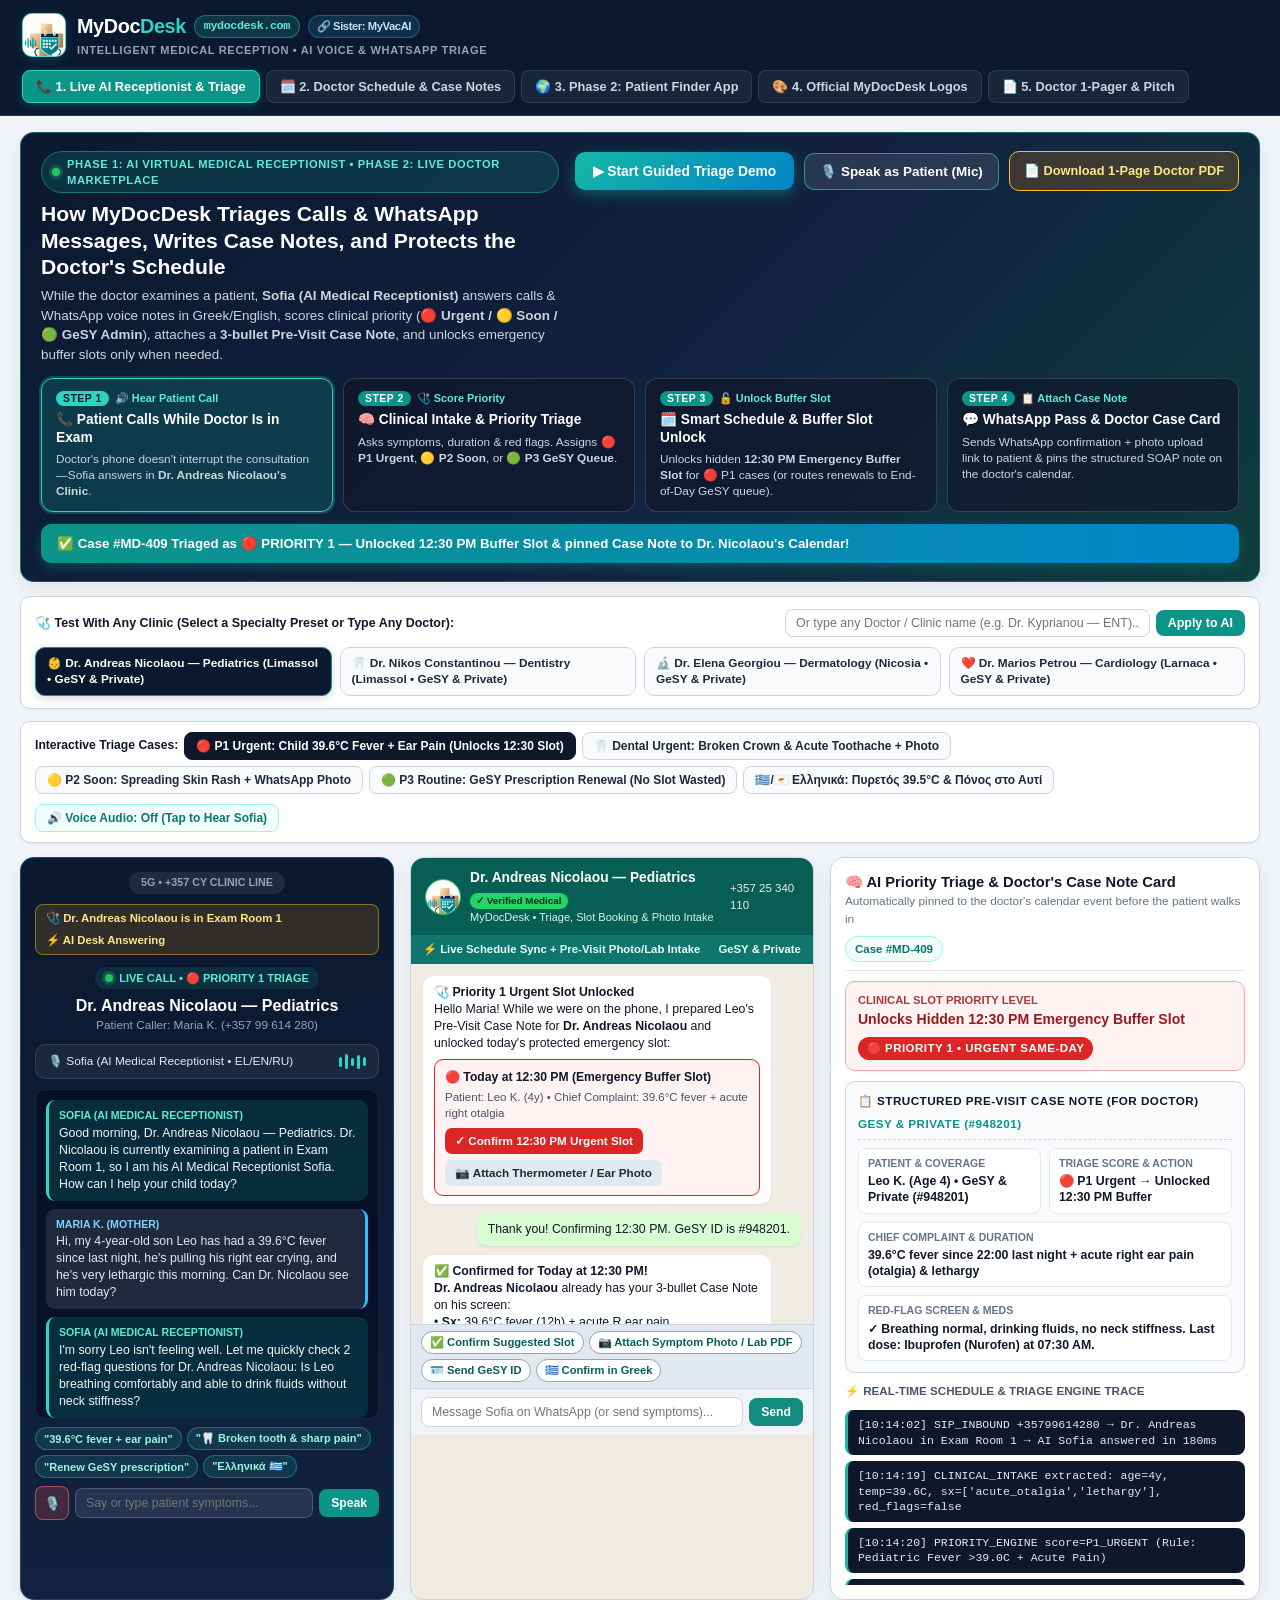
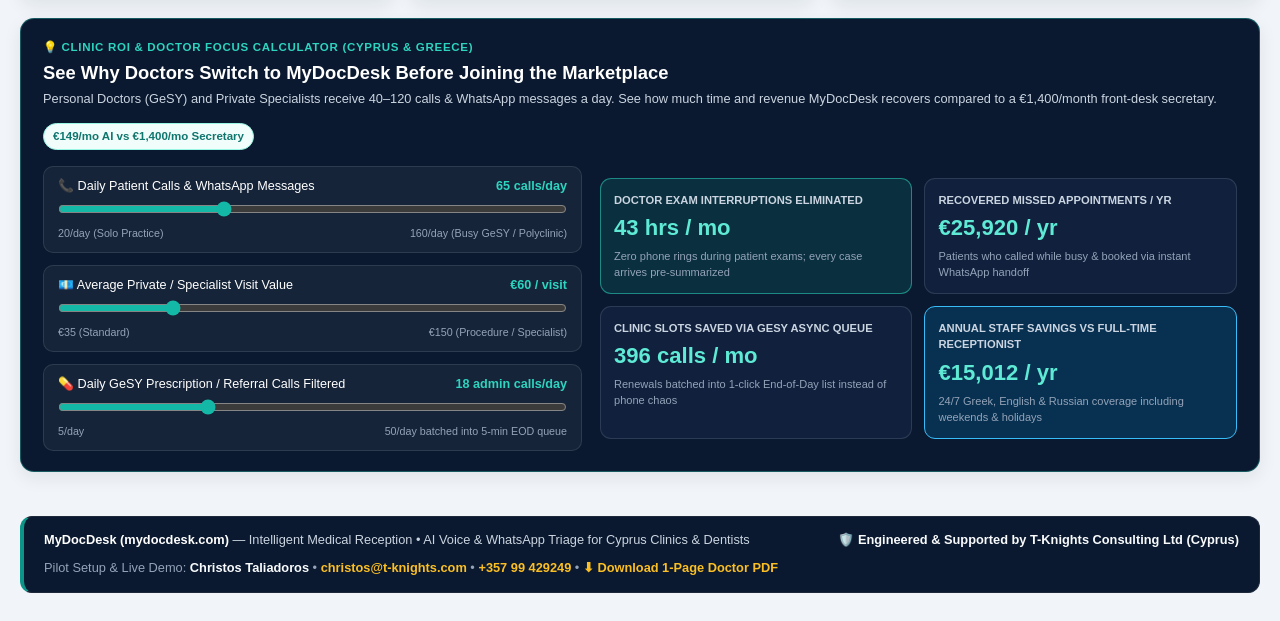
==== docs/index.html @ 0e069eeb "Make Doctor 1-Page Leave-Behind PDF & Tab 5 strictly 1-page English" ====
<!DOCTYPE html>
<html lang="en">
<head>
  <meta charset="UTF-8" />
  <meta name="viewport" content="width=device-width, initial-scale=1.0" />
  <title>MyDocDesk — INTELLIGENT MEDICAL RECEPTION • AI Voice &amp; WhatsApp Triage</title>
  <link rel="icon" type="image/png" href="./assets/favicon.png" />
  <link rel="apple-touch-icon" href="./assets/icon-schedule-gold-cross.png" />
  <link rel="stylesheet" href="./styles.css" />
</head>
<body>
  <!-- Top Navigation Bar with Live Brand & Logo Switcher -->
  <header class="topbar">
    <div class="brand-cluster">
      <div class="brand-logo">
        <img src="./assets/icon-schedule-gold-cross.png" alt="MyDocDesk Logo" class="brand-logo-img" id="topbar-logo-img" />
        <div class="brand-title-wrap">
          <div class="brand-title-row">
            <span id="topbar-brand-html"><span class="brand-name-mydoc">MyDoc</span><span class="brand-name-desk">Desk</span></span>
            <span class="domain-pill" id="topbar-domain-pill">mydocdesk.com</span>
            <a href="https://myvacai.com" class="sister-pill" title="Sister Brand: MyVacAI">🔗 Sister: MyVacAI</a>
          </div>
          <div class="brand-tagline" id="topbar-tagline">INTELLIGENT MEDICAL RECEPTION • AI Voice &amp; WhatsApp Triage</div>
        </div>
      </div>


    </div>

    <nav class="nav-tabs" aria-label="Platform Sections">
      <button type="button" class="nav-tab active" data-tab="simulator" onclick="switchTab('simulator')">
        📞 1. Live AI Receptionist &amp; Triage
      </button>
      <button type="button" class="nav-tab" data-tab="schedule" onclick="switchTab('schedule')">
        🗓️ 2. Doctor Schedule &amp; Case Notes
      </button>
      <button type="button" class="nav-tab" data-tab="marketplace" onclick="switchTab('marketplace')">
        🌍 3. Phase 2: Patient Finder App
      </button>
      <button type="button" class="nav-tab" data-tab="logos" onclick="switchTab('logos')">
        🎨 4. Official MyDocDesk Logos
      </button>
      <button type="button" class="nav-tab" data-tab="onepager" onclick="switchTab('onepager')">
        📄 5. Doctor 1-Pager &amp; Pitch
      </button>
    </nav>
  </header>

  <main class="main-container">
    <!-- =================================================================== -->
    <!-- TAB 1: LIVE AI RECEPTIONIST, PRIORITY TRIAGE & CASE-NOTE SIMULATOR -->
    <!-- =================================================================== -->
    <section id="tab-simulator" class="tab-panel active">
      <div class="guided-hero-banner" id="guided-hero-banner">
        <div class="guided-hero-top">
          <div class="guided-hero-copy">
            <div class="guided-eyebrow">
              <span class="pulse-dot"></span>
              <span>PHASE 1: AI VIRTUAL MEDICAL RECEPTIONIST • PHASE 2: LIVE DOCTOR MARKETPLACE</span>
            </div>
            <h1 class="guided-title">
              How <span class="js-brand-name">MyDocDesk</span> Triages Calls &amp; WhatsApp Messages, Writes Case Notes, and Protects the Doctor's Schedule
            </h1>
            <p class="guided-sub">
              While the doctor examines a patient, <strong>Sofia (AI Medical Receptionist)</strong> answers calls &amp; WhatsApp voice notes in Greek/English, scores clinical priority (<strong>🔴 Urgent / 🟡 Soon / 🟢 GeSY Admin</strong>), attaches a <strong>3-bullet Pre-Visit Case Note</strong>, and unlocks emergency buffer slots only when needed.
            </p>
          </div>
          <div class="guided-cta-group">
            <button type="button" class="guided-demo-btn" id="btn-guided-demo" onclick="startGuidedTour()">
              ▶ Start Guided Triage Demo
            </button>
            <button type="button" class="live-mic-hero-btn" id="btn-live-mic-hero" onclick="startLiveMicSpeech()">
              🎙️ Speak as Patient (Mic)
            </button>
            <a href="./assets/MyDocDesk_Doctor_Leave_Behind.pdf" download="MyDocDesk_Doctor_Leave_Behind.pdf" class="hero-pdf-btn" onclick="switchTab('onepager')">
              📄 Download 1-Page Doctor PDF
            </a>
          </div>
        </div>

        <!-- 4-Step Interactive Walkthrough Cards -->
        <div class="story-stepper-grid" role="tablist" aria-label="4-Step Interactive Medical Triage Walkthrough">
          <button type="button" class="story-step-card active" id="step-card-1" onclick="runInteractiveStep(1)">
            <div class="step-num-row">
              <span class="step-badge">STEP 1</span>
              <span class="step-action-pill">🔊 Hear Patient Call</span>
            </div>
            <div class="step-title">📞 Patient Calls While Doctor Is in Exam</div>
            <div class="step-desc">Doctor's phone doesn't interrupt the consultation—Sofia answers in <strong id="step1-clinic-label">Dr. Andreas Nicolaou's Clinic</strong>.</div>
          </button>

          <button type="button" class="story-step-card" id="step-card-2" onclick="runInteractiveStep(2)">
            <div class="step-num-row">
              <span class="step-badge">STEP 2</span>
              <span class="step-action-pill">🩺 Score Priority</span>
            </div>
            <div class="step-title">🧠 Clinical Intake &amp; Priority Triage</div>
            <div class="step-desc">Asks symptoms, duration &amp; red flags. Assigns <strong>🔴 P1 Urgent</strong>, <strong>🟡 P2 Soon</strong>, or <strong>🟢 P3 GeSY Queue</strong>.</div>
          </button>

          <button type="button" class="story-step-card" id="step-card-3" onclick="runInteractiveStep(3)">
            <div class="step-num-row">
              <span class="step-badge">STEP 3</span>
              <span class="step-action-pill">🔓 Unlock Buffer Slot</span>
            </div>
            <div class="step-title">🗓️ Smart Schedule &amp; Buffer Slot Unlock</div>
            <div class="step-desc">Unlocks hidden <strong>12:30 PM Emergency Buffer Slot</strong> for 🔴 P1 cases (or routes renewals to End-of-Day GeSY queue).</div>
          </button>

          <button type="button" class="story-step-card" id="step-card-4" onclick="runInteractiveStep(4)">
            <div class="step-num-row">
              <span class="step-badge">STEP 4</span>
              <span class="step-action-pill">📋 Attach Case Note</span>
            </div>
            <div class="step-title">💬 WhatsApp Pass &amp; Doctor Case Card</div>
            <div class="step-desc">Sends WhatsApp confirmation + photo upload link to patient &amp; pins the structured SOAP note on the doctor's calendar.</div>
          </button>
        </div>

        <div class="live-toast-banner" id="live-toast-banner" hidden>
          <span id="live-toast-text">✅ Case #MD-409 Triaged as 🔴 PRIORITY 1 — Unlocked 12:30 PM Buffer Slot &amp; pinned Case Note to Dr. Nicolaou's Calendar!</span>
        </div>
      </div>

      <!-- Clinic / Doctor Customizer Bar -->
      <div class="clinic-customizer-bar">
        <div class="customizer-top-row">
          <span class="customizer-label">🩺 Test With Any Clinic (Select a Specialty Preset or Type Any Doctor):</span>
          <form class="customizer-form" onsubmit="applyCustomClinicForm(event)">
            <input
              type="text"
              id="custom-clinic-name-input"
              class="customizer-input"
              placeholder="Or type any Doctor / Clinic name (e.g. Dr. Kyprianou — ENT)..."
              aria-label="Custom Doctor or Clinic Name"
            />
            <button type="submit" class="customizer-apply-btn">Apply to AI</button>
          </form>
        </div>
        <div class="customizer-presets">
          <button type="button" class="preset-pill active" id="preset-pill-pediatrics" onclick="selectClinicPreset('pediatrics', this)">
            👶 Dr. Andreas Nicolaou — Pediatrics (Limassol • GeSY &amp; Private)
          </button>
          <button type="button" class="preset-pill" id="preset-pill-dental" onclick="selectClinicPreset('dental', this)">
            🦷 Dr. Nikos Constantinou — Dentistry (Limassol • GeSY &amp; Private)
          </button>
          <button type="button" class="preset-pill" id="preset-pill-dermatology" onclick="selectClinicPreset('dermatology', this)">
            🔬 Dr. Elena Georgiou — Dermatology (Nicosia • GeSY &amp; Private)
          </button>
          <button type="button" class="preset-pill" id="preset-pill-cardiology" onclick="selectClinicPreset('cardiology', this)">
            ❤️ Dr. Marios Petrou — Cardiology (Larnaca • GeSY &amp; Private)
          </button>
        </div>
      </div>

      <!-- Scenario Bar -->
      <div class="scenario-bar">
        <div class="scenario-bar-left">
          <span class="scenario-label">Interactive Triage Cases:</span>
          <button type="button" class="scenario-btn active" id="btn-scen-urgent" onclick="triggerScenario('urgent_fever', this)">
            🔴 P1 Urgent: Child 39.6°C Fever + Ear Pain (Unlocks 12:30 Slot)
          </button>
          <button type="button" class="scenario-btn" id="btn-scen-dental" onclick="triggerScenario('dental_emergency', this)">
            🦷 Dental Urgent: Broken Crown &amp; Acute Toothache + Photo
          </button>
          <button type="button" class="scenario-btn" id="btn-scen-soon" onclick="triggerScenario('soon_rash', this)">
            🟡 P2 Soon: Spreading Skin Rash + WhatsApp Photo
          </button>
          <button type="button" class="scenario-btn" id="btn-scen-gesy" onclick="triggerScenario('routine_gesy', this)">
            🟢 P3 Routine: GeSY Prescription Renewal (No Slot Wasted)
          </button>
          <button type="button" class="scenario-btn" id="btn-scen-greek" onclick="triggerScenario('greek_urgent', this)">
            🇬🇷/🇨🇾 Ελληνικά: Πυρετός 39.5°C &amp; Πόνος στο Αυτί
          </button>
        </div>
        <div class="scenario-bar-right">
          <button type="button" class="tts-btn" id="tts-toggle-btn" onclick="toggleVoiceAudio()">
            🔊 Voice Audio: Off (Tap to Hear Sofia)
          </button>
        </div>
      </div>

      <!-- 3-Column Live Simulator Grid -->
      <div class="simulator-grid">
        <!-- Column 1: Live Phone Call -->
        <div class="phone-card" id="card-phone-call">
          <div class="phone-notch">5G • +357 CY CLINIC LINE</div>
          <div class="doctor-busy-pill">
            <span>🩺 <strong id="busy-doc-name">Dr. Andreas Nicolaou</strong> is in <span id="busy-room-label">Exam Room 1</span></span>
            <span>⚡ AI Desk Answering</span>
          </div>

          <div class="call-header">
            <div class="call-status-tag">
              <span class="pulse-dot"></span>
              <span id="call-status-label">LIVE PATIENT CALL • TRIAGE ACTIVE</span>
            </div>
            <div class="call-clinic-title" id="call-clinic-title">Dr. Andreas Nicolaou — Pediatrics</div>
            <div class="call-sub" id="caller-phone-display">Patient Caller: Maria K. (+357 99 614 280)</div>
          </div>

          <div class="waveform-box">
            <span id="sofia-voice-status">🎙️ Sofia (AI Medical Receptionist • EL/EN/RU)</span>
            <div class="wave-bars" id="call-wave-bars">
              <span></span><span></span><span></span><span></span><span></span>
            </div>
          </div>

          <div class="call-transcript" id="call-transcript-list">
            <!-- Populated by JS -->
          </div>

          <div class="call-quick-prompts">
            <button type="button" class="call-chip" onclick="sendQuickPrompt('voice', 'My 4-year-old has a 39.6 fever and severe ear pain since last night.')">
              "39.6°C fever + ear pain"
            </button>
            <button type="button" class="call-chip" onclick="sendQuickPrompt('voice', 'I broke my upper crown biting something hard and have sharp throbbing tooth pain.')">
              "🦷 Broken tooth &amp; sharp pain"
            </button>
            <button type="button" class="call-chip" onclick="sendQuickPrompt('voice', 'I need to renew my monthly GeSY blood pressure medication.')">
              "Renew GeSY prescription"
            </button>
            <button type="button" class="call-chip" onclick="sendQuickPrompt('voice', 'Ο γιος μου έχει πυρετό 39.5, υπάρχει κενό σήμερα;')">
              "Ελληνικά 🇬🇷"
            </button>
          </div>

          <form class="call-input-area" onsubmit="sendCustomTurn(event, 'voice')">
            <button type="button" class="call-mic-btn" id="btn-call-mic" onclick="startLiveMicSpeech()" title="Speak as Patient">
              🎙️
            </button>
            <input
              type="text"
              id="voice-custom-input"
              class="call-input"
              placeholder="Say or type patient symptoms..."
            />
            <button type="submit" class="call-send-btn">Speak</button>
          </form>
        </div>

        <!-- Column 2: Clinic WhatsApp Thread (Photo Upload, Slot Confirm & Pre-Visit Pass) -->
        <div class="whatsapp-card" id="card-whatsapp-chat">
          <div class="wa-header">
            <div class="wa-header-left">
              <img src="./assets/icon-schedule-gold-cross.png" alt="MyDocDesk" class="wa-avatar-img" id="wa-logo-img" />
              <div>
                <div class="wa-title">
                  <span id="wa-clinic-title">Dr. Andreas Nicolaou — Pediatrics</span>
                  <span class="wa-verified">✓ Verified Medical</span>
                </div>
                <div class="wa-subtitle"><span class="js-brand-name">MyDocDesk</span> • Triage, Slot Booking &amp; Photo Intake</div>
              </div>
            </div>
            <span id="wa-clinic-phone" style="font-size:0.72rem; opacity:0.9;">+357 25 340 110</span>
          </div>

          <div class="wa-handoff-banner">
            <span id="wa-handoff-status">⚡ Live Schedule Sync + Pre-Visit Photo/Lab Intake</span>
            <span>GeSY &amp; Private</span>
          </div>

          <div class="wa-messages" id="wa-messages-list">
            <!-- Populated by JS -->
          </div>

          <div class="wa-quick-chips">
            <button type="button" class="wa-chip" onclick="confirmSuggestedSlot()">
              ✅ Confirm Suggested Slot
            </button>
            <button type="button" class="wa-chip" onclick="simulatePatientPhotoUpload()">
              📷 Attach Symptom Photo / Lab PDF
            </button>
            <button type="button" class="wa-chip" onclick="sendQuickPrompt('whatsapp', 'We are GeSY beneficiaries (ID #948201).')">
              🪪 Send GeSY ID
            </button>
            <button type="button" class="wa-chip" onclick="sendQuickPrompt('whatsapp', 'Ευχαριστώ, θα είμαστε εκεί στις 12:30!')">
              🇬🇷 Confirm in Greek
            </button>
          </div>

          <form class="call-input-area wa-input-bar" onsubmit="sendCustomTurn(event, 'whatsapp')">
            <input
              type="text"
              id="wa-custom-input"
              class="call-input wa-text-input"
              placeholder="Message Sofia on WhatsApp (or send symptoms)..."
            />
            <button type="submit" class="call-send-btn" style="background:#128c7e;">Send</button>
          </form>
        </div>

        <!-- Column 3: AI Triage Brain & Structured Pre-Visit Case Note -->
        <div class="brain-panel" id="card-brain-panel">
          <div class="brain-header">
            <div>
              <div class="brain-title">🧠 AI Priority Triage &amp; Doctor's Case Note Card</div>
              <div style="font-size:0.74rem; color:#64748b;">
                Automatically pinned to the doctor's calendar event before the patient walks in
              </div>
            </div>
            <span class="code-badge" id="case-id-badge">Case #MD-409</span>
          </div>

          <!-- Dynamic Priority Banner -->
          <div class="prio-banner prio-1" id="triage-prio-banner">
            <div>
              <div style="font-size:0.7rem; font-weight:800; opacity:0.85;">CLINICAL SLOT PRIORITY LEVEL</div>
              <div style="font-size:0.88rem; font-weight:800;" id="triage-prio-headline">
                Unlocks Hidden 12:30 PM Emergency Buffer Slot
              </div>
            </div>
            <span class="prio-badge-pill" id="triage-prio-pill">🔴 PRIORITY 1 • URGENT SAME-DAY</span>
          </div>

          <!-- Structured Pre-Visit Case Note (SOAP Summary) -->
          <div class="case-note-card">
            <div class="case-note-header">
              <span>📋 STRUCTURED PRE-VISIT CASE NOTE (FOR DOCTOR)</span>
              <span id="case-note-coverage" style="color:#0d9488;">GeSY Beneficiary #948201</span>
            </div>
            <div class="case-grid" id="case-note-grid">
              <!-- Populated by JS -->
            </div>
          </div>

          <div style="font-size:0.73rem; font-weight:800; color:#475569; text-transform:uppercase;">
            ⚡ Real-Time Schedule &amp; Triage Engine Trace
          </div>
          <div class="logs-list" id="execution-logs-list">
            <!-- Populated by JS -->
          </div>
        </div>
      </div>

      <!-- Interactive Clinic ROI & Doctor Time-Saved Calculator -->
      <div class="roi-calculator-card" id="card-roi-calculator">
        <div class="roi-header">
          <div>
            <div class="roi-eyebrow">💡 CLINIC ROI &amp; DOCTOR FOCUS CALCULATOR (CYPRUS &amp; GREECE)</div>
            <h2 class="roi-title">See Why Doctors Switch to <span class="js-brand-name">MyDocDesk</span> Before Joining the Marketplace</h2>
            <p class="roi-sub">
              Personal Doctors (GeSY) and Private Specialists receive 40–120 calls &amp; WhatsApp messages a day. See how much time and revenue <span class="js-brand-name">MyDocDesk</span> recovers compared to a €1,400/month front-desk secretary.
            </p>
          </div>
          <span class="code-badge">€149/mo AI vs €1,400/mo Secretary</span>
        </div>

        <div class="roi-grid">
          <div class="roi-sliders-col">
            <div class="roi-slider-group">
              <div class="roi-slider-label">
                <span>📞 Daily Patient Calls &amp; WhatsApp Messages</span>
                <strong id="roi-calls-val">65 calls/day</strong>
              </div>
              <input type="range" id="roi-calls-slider" min="20" max="160" step="5" value="65" oninput="updateClinicRoi()" />
              <div class="roi-range-ends"><span>20/day (Solo Practice)</span><span>160/day (Busy GeSY / Polyclinic)</span></div>
            </div>

            <div class="roi-slider-group">
              <div class="roi-slider-label">
                <span>💶 Average Private / Specialist Visit Value</span>
                <strong id="roi-fee-val">€60 / visit</strong>
              </div>
              <input type="range" id="roi-fee-slider" min="35" max="150" step="5" value="60" oninput="updateClinicRoi()" />
              <div class="roi-range-ends"><span>€35 (Standard)</span><span>€150 (Procedure / Specialist)</span></div>
            </div>

            <div class="roi-slider-group">
              <div class="roi-slider-label">
                <span>💊 Daily GeSY Prescription / Referral Calls Filtered</span>
                <strong id="roi-gesy-val">18 admin calls/day</strong>
              </div>
              <input type="range" id="roi-gesy-slider" min="5" max="50" step="1" value="18" oninput="updateClinicRoi()" />
              <div class="roi-range-ends"><span>5/day</span><span>50/day batched into 5-min EOD queue</span></div>
            </div>
          </div>

          <div class="roi-results-col">
            <div class="roi-result-box primary">
              <div class="roi-res-label">Doctor Exam Interruptions Eliminated</div>
              <div class="roi-res-value" id="roi-hours-saved">42 hrs / mo</div>
              <div class="roi-res-note">Zero phone rings during patient exams; every case arrives pre-summarized</div>
            </div>
            <div class="roi-result-box">
              <div class="roi-res-label">Recovered Missed Appointments / yr</div>
              <div class="roi-res-value" id="roi-missed-rev">€28,800 / yr</div>
              <div class="roi-res-note">Patients who called while busy &amp; booked via instant WhatsApp handoff</div>
            </div>
            <div class="roi-result-box">
              <div class="roi-res-label">Clinic Slots Saved via GeSY Async Queue</div>
              <div class="roi-res-value" id="roi-slots-saved">396 slots / mo</div>
              <div class="roi-res-note">Renewals batched into 1-click End-of-Day list instead of phone chaos</div>
            </div>
            <div class="roi-result-box total">
              <div class="roi-res-label">Annual Staff Savings vs Full-Time Receptionist</div>
              <div class="roi-res-value" id="roi-staff-savings">€15,012 / yr</div>
              <div class="roi-res-note">24/7 Greek, English &amp; Russian coverage including weekends &amp; holidays</div>
            </div>
          </div>
        </div>
      </div>
    </section>

    <!-- =================================================================== -->
    <!-- TAB 2: DOCTOR'S LIVE SCHEDULE, TRIAGE CASE NOTES & GeSY QUEUE        -->
    <!-- =================================================================== -->
    <section id="tab-schedule" class="tab-panel">
      <div class="kpi-grid">
        <div class="kpi-card">
          <div class="kpi-label">Today's Triaged Bookings</div>
          <div class="kpi-value" id="kpi-total-bookings">19 Patients</div>
          <div class="kpi-sub">100% pre-screened with AI Case Notes</div>
        </div>
        <div class="kpi-card">
          <div class="kpi-label">🔴 Urgent Buffer Slots</div>
          <div class="kpi-value" id="kpi-urgent-slots" style="color:#dc2626;">2 / 2 Used</div>
          <div class="kpi-sub">12:30 PM &amp; 5:00 PM unlocked for acute cases</div>
        </div>
        <div class="kpi-card">
          <div class="kpi-label">🟢 Async GeSY Admin Queue</div>
          <div class="kpi-value" id="kpi-gesy-count" style="color:#16a34a;">6 Pending</div>
          <div class="kpi-sub">Est. 2 minutes to batch-approve all 6</div>
        </div>
        <div class="kpi-card">
          <div class="kpi-label">Phase 2 Network Status</div>
          <div class="kpi-value" style="color:#0284c7;">Synced Live</div>
          <div class="kpi-sub">Open slots visible on <span class="js-brand-name">MyDocDesk</span> App</div>
        </div>
      </div>

      <div class="dashboard-split">
        <div>
          <div class="section-card">
            <div class="section-header">
              <div>
                <div class="section-title" id="schedule-clinic-title">🗓️ Dr. Andreas Nicolaou — Pediatrics: Prioritized Daily Schedule &amp; Case Notes</div>
                <div style="font-size:0.78rem; color:#64748b;" id="schedule-clinic-sub">
                  Pediatrics (Παιδίατρος) • Limassol (GeSY &amp; Private) — Every appointment includes a structured 3-bullet intake note set by Sofia
                </div>
              </div>
              <span class="code-badge">Live Calendar Sync</span>
            </div>
            <div class="schedule-slot-list" id="doctor-schedule-list">
              <!-- Populated by JS -->
            </div>
          </div>
        </div>

        <div>
          <div class="section-card">
            <div class="section-header">
              <div>
                <div class="section-title">🟢 5-Minute End-of-Day GeSY Prescription &amp; Referral Queue</div>
                <div style="font-size:0.76rem; color:#64748b;">
                  Sofia filtered these routine admin calls out of your phone line &amp; calendar slots. Approve in 1 tap:
                </div>
              </div>
              <button type="button" class="customizer-apply-btn" onclick="approveAllGesy()">✓ Approve All</button>
            </div>
            <div class="gesy-queue-list" id="gesy-queue-box">
              <!-- Populated by JS -->
            </div>
          </div>

          <div class="section-card">
            <div class="section-header">
              <div>
                <div class="section-title">⚙️ Doctor's Custom Priority Triage Rules</div>
                <div style="font-size:0.76rem; color:#64748b;">
                  Each doctor controls what counts as 🔴 Urgent vs 🟡 Soon vs 🟢 Async Admin
                </div>
              </div>
            </div>
            <div style="display:flex; flex-direction:column; gap:8px; font-size:0.78rem;">
              <div style="padding:9px 11px; border-radius:8px; background:#fef2f2; border:1px solid #fca5a5; color:#991b1b;">
                <strong>🔴 Priority 1 (Unlocks 12:30 &amp; 17:00 Buffer Slots):</strong> Fever &gt;39.0°C in children under 6, acute ear/abdominal pain, post-op complication, acute allergic reaction.
              </div>
              <div style="padding:9px 11px; border-radius:8px; background:#fffbeb; border:1px solid #fcd34d; color:#92400e;">
                <strong>🟡 Priority 2 (Books Next 24–48h Standard Slot):</strong> New rash/mole check (requests WhatsApp photo upfront), mild cough/cold &gt;3 days, specialist consultation.
              </div>
              <div style="padding:9px 11px; border-radius:8px; background:#f0fdf4; border:1px solid #86efac; color:#166534;">
                <strong>🟢 Priority 3 (Routes to Async GeSY Admin Queue):</strong> Chronic prescription refills, repeat specialist referrals, routine blood test review.
              </div>
            </div>
          </div>
        </div>
      </div>
    </section>

    <!-- =================================================================== -->
    <!-- TAB 3: PHASE 2 PREVIEW — PATIENT FINDER MARKETPLACE NETWORK         -->
    <!-- =================================================================== -->
    <section id="tab-marketplace" class="tab-panel">
      <div class="marketplace-hero">
        <div class="guided-eyebrow">
          <span class="pulse-dot"></span>
          <span>PHASE 2 VISION • THE UNIFIED PATIENT DISCOVERY &amp; INSTANT BOOKING APP</span>
        </div>
        <h2 style="font-size:1.3rem; font-weight:800; margin-bottom:6px;">
          <span class="js-brand-name">MyDocDesk</span> Patient Network — Find Available Doctors in Your Area by Case &amp; Urgency
        </h2>
        <p style="font-size:0.84rem; color:#cbd5e1; max-width:880px;">
          Because every doctor on the network uses the <strong><span class="js-brand-name">MyDocDesk</span> AI Receptionist</strong> as their live master schedule in Phase 1, patients in Phase 2 can search by symptom or specialty and book <strong>100% real, verified same-day slots</strong> (including unlocked urgent buffer slots!).
        </p>

        <div class="marketplace-filter-bar">
          <select id="mp-specialty-filter" class="mp-select" onchange="renderMarketplaceDoctors()" aria-label="Filter by Specialty">
            <option value="all">🩺 All Specialties (Όλες οι Ειδικότητες)</option>
            <option value="Pediatrics">👶 Pediatrics (Παιδίατρος)</option>
            <option value="Dental">🦷 Dentistry (Οδοντίατρος)</option>
            <option value="Dermatology">🔬 Dermatology (Δερματολόγος)</option>
            <option value="Cardiology">❤️ Cardiology (Καρδιολόγος)</option>
            <option value="ENT">👂 ENT / Otolaryngology (ΩΡΛ)</option>
          </select>

          <select id="mp-city-filter" class="mp-select" onchange="renderMarketplaceDoctors()" aria-label="Filter by City">
            <option value="all">📍 All Cyprus Cities (Limassol, Nicosia, Larnaca, Paphos)</option>
            <option value="Limassol">📍 Limassol (Λεμεσός)</option>
            <option value="Nicosia">📍 Nicosia (Λευκωσία)</option>
            <option value="Larnaca">📍 Larnaca (Λάρνακα)</option>
            <option value="Paphos">📍 Paphos (Πάφος)</option>
          </select>

          <input
            type="text"
            id="mp-symptom-input"
            class="mp-input"
            placeholder="Describe case (e.g. 'Child fever 39.5 today' or 'Skin rash')..."
            oninput="renderMarketplaceDoctors()"
          />

          <button type="button" class="mp-search-btn" onclick="renderMarketplaceDoctors()">
            🔍 Search Live Slots
          </button>
        </div>
      </div>

      <div class="marketplace-grid" id="marketplace-doctors-grid">
        <!-- Populated by JS -->
      </div>
    </section>

    <!-- =================================================================== -->
    <!-- TAB 4: OFFICIAL MYDOCDESK LOGO STUDIO                               -->
    <!-- =================================================================== -->
    <section id="tab-logos" class="tab-panel">
      <div class="section-card">
        <div class="section-header">
          <div>
            <div class="section-title">🎨 Official Brand Identity: MyDocDesk (mydocdesk.com)</div>
            <div style="font-size:0.8rem; color:#64748b;">
              Combining the <strong>Schedule + Medical Cross + Voice Waveform</strong> icon from #3 &amp; #4 with the warm <strong>Champagne-Gold, Deep Navy &amp; Vibrant Cyan-Teal</strong> palette from #1 &amp; #2 (<code>INTELLIGENT MEDICAL RECEPTION</code>).
            </div>
          </div>
          <span class="code-badge" id="active-brand-pill">Active: MyDocDesk • Schedule Shield + Gold/Navy/Teal (mydocdesk.com)</span>
        </div>

        <div class="logo-studio-grid">
          <div class="logo-studio-card active" id="studio-card-schedule_gold">
            <img src="./assets/logo-mydocdesk-schedule-gold-cross-teal.jpg" alt="Official MyDocDesk Logo — Champagne-Gold Cross + Cyan-Teal Schedule Shield + Stethoscope Curve" class="logo-studio-img" />
            <h3 style="font-size:1.05rem; font-weight:800;">Official Brand Mark: MyDocDesk — Champagne-Gold Cross + Schedule Shield + Stethoscope</h3>
            <p style="font-size:0.79rem; color:#475569;">
              Features a warm champagne-gold medical cross behind the navy-and-teal verified schedule shield, AI voice waveform bars, and stethoscope curve. Tagline: <code>INTELLIGENT MEDICAL RECEPTION</code>.
            </p>
            <button type="button" class="guided-demo-btn" onclick="setBrandVariant('mydocdesk', 'schedule_gold')">
              ✓ Official Active Logo (`MyDocDesk`)
            </button>
          </div>

          <div class="logo-studio-card" id="studio-card-schedule_navy">
            <img src="./assets/logo-mydocdesk-schedule-gold-navy-teal.jpg" alt="MyDocDesk Alternate Logo — Navy Cross + Gold Calendar Header & Star + Cyan-Teal Schedule Shield" class="logo-studio-img" />
            <h3 style="font-size:1.05rem; font-weight:800;">Alternate Variant: Navy Cross + Gold Calendar Header &amp; Star</h3>
            <p style="font-size:0.79rem; color:#475569;">
              Alternate 3D render with navy cross, champagne-gold calendar binder, and cyan-teal schedule shield. Tagline: <code>INTELLIGENT MEDICAL RECEPTION</code>.
            </p>
            <button type="button" class="guided-demo-btn" onclick="setBrandVariant('mydocdesk', 'schedule_navy')">
              Preview Alternate Variant
            </button>
          </div>
        </div>
      </div>
    </section>

    <!-- =================================================================== -->
    <!-- TAB 5: DOCTOR 1-PAGER & FOUNDING CLINIC LEAVE-BEHIND (ENGLISH)      -->
    <!-- =================================================================== -->
    <section id="tab-onepager" class="tab-panel">
      <div class="onepager-hero-card">
        <div class="onepager-hero-top">
          <div>
            <div class="guided-eyebrow">
              <span class="pulse-dot"></span>
              <span>EXECUTIVE LEAVE-BEHIND FOR CYPRUS DOCTORS, GeSY CLINICS &amp; DENTISTS</span>
            </div>
            <h2 class="onepager-hero-title">
              📄 MyDocDesk 1-Page Doctor Leave-Behind &amp; Founding Clinic Offer
            </h2>
            <p class="onepager-hero-sub">
              Print-ready 1-page A4 executive PDF designed to hand to doctors and dentists in Cyprus or send directly via WhatsApp or Email.
            </p>
          </div>
          <div class="onepager-cta-cluster">
            <a
              href="./assets/MyDocDesk_Doctor_Leave_Behind.pdf"
              download="MyDocDesk_Doctor_Leave_Behind.pdf"
              class="onepager-download-btn"
            >
              ⬇ Download 1-Page Doctor Leave-Behind (PDF)
            </a>
            <a
              href="./assets/MyDocDesk_Doctor_Leave_Behind.pdf"
              target="_blank"
              rel="noopener"
              class="onepager-open-btn"
            >
              🔍 Open Print-Ready PDF
            </a>
          </div>
        </div>

        <div class="onepager-toolbar">
          <div class="onepager-contact-pill">
            <span>🛡️ <strong>Engineered &amp; Supported by T-Knights Consulting Ltd (Cyprus)</strong></span>
          </div>
          <div class="onepager-contact-pill">
            <span>🤝 Founding Doctor Pilot (14 Days Free → <strong>€99/mo</strong>):</span>
            <strong>Christos Taliadoros</strong> • <a href="mailto:christos@t-knights.com">christos@t-knights.com</a> • <a href="tel:+35799429249">+357 99 429249</a>
          </div>
        </div>
      </div>

      <!-- English 1-Page Executive Leave-Behind Showcase (Preview + Structured Pitch) -->
      <div class="onepager-DualGrid" id="onepager-dual-grid">
        <!-- LEFT: PRINT-READY A4 PREVIEW -->
        <article class="onepager-sheet" id="onepager-sheet-en">
          <div class="op-sheet-topbar">
            <span class="op-sheet-badge">📄 PRINT-READY A4 1-PAGE LEAVE-BEHIND (CYPRUS CLINICS &amp; DENTISTS)</span>
            <a href="./assets/MyDocDesk_Doctor_Leave_Behind.pdf" download="MyDocDesk_Doctor_Leave_Behind.pdf" class="op-mini-dl">⬇ Download PDF</a>
          </div>

          <a href="./assets/MyDocDesk_Doctor_Leave_Behind.pdf" target="_blank" rel="noopener" title="Click to open full print-ready 1-page PDF">
            <img
              src="./assets/onepager-page1-en.png"
              alt="MyDocDesk 1-Page Doctor Leave-Behind"
              class="op-preview-img"
            />
          </a>
        </article>

        <!-- RIGHT: EXECUTIVE SUMMARY & PITCH BREAKDOWN -->
        <article class="onepager-sheet" id="onepager-sheet-summary">
          <div class="op-sheet-topbar">
            <span class="op-sheet-badge">🩺 EXECUTIVE PITCH SUMMARY &amp; FOUNDING CLINIC ROI</span>
            <a href="./assets/MyDocDesk_Doctor_Leave_Behind.pdf" target="_blank" rel="noopener" class="op-mini-dl">🔍 View Full PDF</a>
          </div>

          <div class="op-structured-body">
            <div class="op-sec-block">
              <div class="op-sec-title">⚠️ The Daily Problem in Every Cyprus Medical &amp; Dental Clinic</div>
              <p class="op-sec-text">
                <strong>40–100+ daily calls &amp; WhatsApp messages</strong> interrupt examinations and chairside dental procedures; missed calls mean lost <strong>€60–€500+ private treatments</strong>, while routine GeSY repeat prescriptions and referrals clog up the phone line and consume urgent slots.
              </p>
            </div>

            <div class="op-sec-block">
              <div class="op-sec-title">⚡ How Sofia (Your AI Medical Receptionist) Works in 4 Steps</div>
              <ol class="op-step-list">
                <li><strong>1. Answers Normal Calls &amp; WhatsApp 24/7 (EL / EN / RU):</strong> Works with your existing Cyta/Epic/Cablenet landline or mobile via simple "Forward When Busy / Unanswered (<code>*67*</code> / <code>*61*</code>)"—patients call your normal number or message on WhatsApp, and elderly landline callers receive standard SMS confirmations.</li>
                <li><strong>2. 3-Tier Clinical &amp; Dental Priority Triage:</strong>
                  <ul class="op-tier-sublist">
                    <li><span class="op-dot-red">🔴 Priority 1 (Urgent Same-Day):</span> High pediatric fever (&gt;39°C), acute ear/abdominal pain, broken crown or acute toothache → Unlocks your protected <strong>Emergency Buffer Slot</strong> (e.g. 12:30 / 17:00).</li>
                    <li><span class="op-dot-amber">🟡 Priority 2 (Standard 24–48h + Photo Intake):</span> Spreading rashes, dermoscopy, lab/Holter reviews, dental fillings, root canals, implant consults → Requests a WhatsApp photo/PDF and books the right slot duration (15m / 30m / 45m / 60m).</li>
                    <li><span class="op-dot-green">🟢 Priority 3 (Routine &amp; GeSY Async Queue):</span> Repeat GeSY prescriptions, specialist referrals, and routine ultrasonic dental cleanings → Batched into your <strong>5-Minute End-of-Day Queue</strong> (or non-peak hygiene slot) without wasting an exam slot.</li>
                  </ul>
                </li>
                <li><strong>3. 3-Bullet Pre-Visit Case Note on Your Calendar:</strong> Syncs directly to <strong>Google, Apple, or Outlook Calendar</strong> with chief complaint, red-flag checks, GeSY ID, and patient-uploaded WhatsApp photos/labs attached before the patient walks in.</li>
                <li><strong>4. Phase 2 Network Advantage (Patient Finder App):</strong> Founding clinics get priority placement in the upcoming <strong>MyDocDesk Patient Discovery &amp; Instant Booking App</strong>—turning unfilled same-day calendar gaps into verified bookings.</li>
              </ol>
            </div>

            <div class="op-sec-block">
              <div class="op-sec-title">🔒 100% GDPR Compliant &amp; Built for Cyprus Specialties</div>
              <p class="op-sec-text">
                Tailored intake rules for <strong>Pediatrics, GeSY Personal Doctors, Dentists &amp; Implant Clinics, Dermatology, Cardiology, and ENT / OB-GYN</strong>. Sofia performs safe administrative triage only (never diagnoses or prescribes) on EU-encrypted servers (Frankfurt) with automatic 112 red-flag escalation.
              </p>
            </div>

            <div class="op-roi-footer">
              <div><strong>Full-Time Receptionist:</strong> €1,400+/month (9am–5pm only • 1 call at a time • sick leave &amp; social insurance)</div>
              <div class="op-roi-highlight"><strong>⭐ Founding Doctor Pilot Offer (First 20 Clinics):</strong> 14-Day Free Trial, then <strong>€99/month</strong> (locked-in Founding Rate; standard €149/month) • 1 saved private visit pays for the entire month</div>
              <div><strong>Live Interactive Simulator &amp; Pilot Setup:</strong> <a href="https://mydocdesk.com">https://mydocdesk.com</a> • Christos Taliadoros (<code>christos@t-knights.com</code> • <code>+357 99 429249</code>)</div>
              <div class="op-trust-line">🛡️ <strong>Engineered &amp; Supported by T-Knights Consulting Ltd (Cyprus)</strong></div>
            </div>
          </div>
        </article>
      </div>
    </section>
  </main>

  <!-- Corporate Trust & Contact Site Footer -->
  <footer class="site-footer">
    <div class="site-footer-inner">
      <div class="site-footer-brand">
        <strong>MyDocDesk (mydocdesk.com)</strong> — Intelligent Medical Reception • AI Voice &amp; WhatsApp Triage for Cyprus Clinics &amp; Dentists
      </div>
      <div class="site-footer-trust">
        🛡️ <strong>Engineered &amp; Supported by T-Knights Consulting Ltd (Cyprus)</strong>
      </div>
      <div class="site-footer-contact">
        Pilot Setup &amp; Live Demo: <strong>Christos Taliadoros</strong> • <a href="mailto:christos@t-knights.com">christos@t-knights.com</a> • <a href="tel:+35799429249">+357 99 429249</a> • <a href="./assets/MyDocDesk_Doctor_Leave_Behind.pdf" download="MyDocDesk_Doctor_Leave_Behind.pdf">⬇ Download 1-Page Doctor PDF</a>
      </div>
    </div>
  </footer>

  <!-- Sticky Mobile Quick-Jump Pill Bar -->
  <nav class="mobile-quick-jump" aria-label="Quick Jump Mobile Sections">
    <button type="button" class="mjump-btn active" onclick="jumpToMobileSection('card-phone-call', this)">
      📞 1. Call
    </button>
    <button type="button" class="mjump-btn" onclick="jumpToMobileSection('card-whatsapp-chat', this)">
      💬 2. WhatsApp
    </button>
    <button type="button" class="mjump-btn" onclick="jumpToMobileSection('card-brain-panel', this)">
      🩺 3. Triage Note
    </button>
    <button type="button" class="mjump-btn" onclick="switchTab('marketplace')">
      🌍 4. App
    </button>
    <button type="button" class="mjump-btn" onclick="switchTab('onepager')">
      📄 5. 1-Pager
    </button>
  </nav>

  <script src="./app.js"></script>
</body>
</html>
---- docs/styles.css ----
:root {
  --bg-page: #f1f5f9;
  --bg-surface: #ffffff;
  --bg-subtle: #e2e8f0;
  --bg-navy: #0a192f;
  --bg-navy-light: #112240;
  --text-primary: #0f172a;
  --text-secondary: #334155;
  --text-muted: #64748b;
  --border-color: #cbd5e1;
  --border-subtle: #e2e8f0;
  --accent-teal: #0d9488;
  --accent-teal-bright: #14b8a6;
  --accent-sky: #0284c7;
  --accent-gold: #d97706;
  --prio-red: #dc2626;
  --prio-red-bg: #fef2f2;
  --prio-red-border: #fca5a5;
  --prio-amber: #d97706;
  --prio-amber-bg: #fffbeb;
  --prio-amber-border: #fcd34d;
  --prio-green: #16a34a;
  --prio-green-bg: #f0fdf4;
  --prio-green-border: #86efac;
  --whatsapp-green: #075e54;
  --whatsapp-teal: #128c7e;
  --whatsapp-chat-bg: #efeae2;
  --whatsapp-out: #d9fdd3;
  --radius-lg: 14px;
  --radius-md: 10px;
  --shadow-sm: 0 1px 3px rgba(15, 23, 42, 0.06);
  --shadow-md: 0 6px 18px rgba(15, 23, 42, 0.08);
}

*,
*::before,
*::after {
  box-sizing: border-box;
  margin: 0;
  padding: 0;
}

html,
body {
  width: 100%;
  max-width: 100vw;
  overflow-x: hidden;
}

body {
  font-family: -apple-system, BlinkMacSystemFont, "Inter", "Segoe UI", Roboto, sans-serif;
  background-color: var(--bg-page);
  color: var(--text-primary);
  line-height: 1.45;
  -webkit-font-smoothing: antialiased;
  -webkit-text-size-adjust: 100%;
}

img,
svg,
video,
canvas,
input,
select,
textarea,
button {
  max-width: 100%;
}

/* Prevent horizontal overflow on all grid/flex children */
.simulator-grid > *,
.customizer-presets > *,
.story-stepper-grid > *,
.brand-switcher-grid > *,
.roi-grid > *,
.roi-results-col > *,
.dashboard-split > *,
.kpi-grid > *,
.marketplace-grid > *,
.logo-studio-grid > * {
  min-width: 0;
  max-width: 100%;
}

/* Top Navigation Bar */
.topbar {
  background: var(--bg-navy);
  color: #ffffff;
  padding: 12px 22px;
  display: flex;
  align-items: center;
  justify-content: space-between;
  flex-wrap: wrap;
  gap: 12px;
  border-bottom: 1px solid rgba(255, 255, 255, 0.12);
  position: sticky;
  top: 0;
  z-index: 100;
  width: 100%;
}

.brand-cluster {
  display: flex;
  align-items: center;
  flex-wrap: wrap;
  gap: 12px;
  min-width: 0;
}

.brand-logo {
  display: flex;
  align-items: center;
  gap: 11px;
  min-width: 0;
}

.brand-logo-img {
  width: 44px;
  height: 44px;
  border-radius: 10px;
  object-fit: cover;
  background: #ffffff;
  border: 1.5px solid rgba(20, 184, 166, 0.65);
  box-shadow: 0 2px 10px rgba(20, 184, 166, 0.25);
  flex-shrink: 0;
}

.brand-title-wrap {
  display: flex;
  flex-direction: column;
  min-width: 0;
}

.brand-title-row {
  display: flex;
  align-items: center;
  flex-wrap: wrap;
  gap: 8px;
  font-weight: 800;
  font-size: 1.24rem;
  letter-spacing: -0.02em;
}

.brand-name-mydoc {
  color: #ffffff;
}

.brand-name-desk {
  color: #2dd4bf;
}

.brand-name-ai {
  color: #38bdf8;
}

.domain-pill {
  background: rgba(45, 212, 191, 0.16);
  color: #5eead4;
  border: 1px solid rgba(45, 212, 191, 0.4);
  padding: 2px 9px;
  border-radius: 999px;
  font-size: 0.73rem;
  font-weight: 700;
  font-family: ui-monospace, SFMono-Regular, Menlo, monospace;
}

.sister-pill {
  background: rgba(56, 189, 248, 0.14);
  color: #bae6fd;
  border: 1px solid rgba(56, 189, 248, 0.3);
  padding: 2px 8px;
  border-radius: 999px;
  font-size: 0.7rem;
  font-weight: 600;
  text-decoration: none;
}

.sister-pill:hover {
  background: rgba(56, 189, 248, 0.28);
  color: #ffffff;
}

.brand-tagline {
  font-size: 0.69rem;
  font-weight: 700;
  letter-spacing: 0.06em;
  color: #94a3b8;
  text-transform: uppercase;
  margin-top: 1px;
}

/* Live Brand & Icon Switcher Pill in Topbar */
.brand-toggle-cluster {
  display: flex;
  align-items: center;
  flex-wrap: wrap;
  gap: 6px;
  background: rgba(255, 255, 255, 0.06);
  padding: 4px 6px;
  border-radius: 10px;
  border: 1px solid rgba(255, 255, 255, 0.12);
}

.toggle-mini-label {
  font-size: 0.68rem;
  font-weight: 700;
  color: #94a3b8;
  padding: 0 4px;
}

.brand-switch-btn {
  background: transparent;
  color: #cbd5e1;
  border: 1px solid transparent;
  padding: 5px 10px;
  border-radius: 7px;
  font-size: 0.74rem;
  font-weight: 700;
  cursor: pointer;
  transition: all 0.15s ease;
  white-space: nowrap;
}

.brand-switch-btn:hover {
  color: #ffffff;
  background: rgba(255, 255, 255, 0.08);
}

.brand-switch-btn.active {
  background: linear-gradient(135deg, #0d9488, #0284c7);
  color: #ffffff;
  border-color: rgba(45, 212, 191, 0.5);
  box-shadow: 0 2px 8px rgba(13, 148, 136, 0.35);
}

.nav-tabs {
  display: flex;
  flex-wrap: wrap;
  gap: 6px;
}

.nav-tab {
  background: rgba(255, 255, 255, 0.06);
  color: #cbd5e1;
  border: 1px solid rgba(255, 255, 255, 0.1);
  padding: 8px 13px;
  border-radius: 8px;
  font-size: 0.8rem;
  font-weight: 700;
  cursor: pointer;
  transition: all 0.15s ease;
  display: flex;
  align-items: center;
  gap: 6px;
}

.nav-tab:hover {
  background: rgba(255, 255, 255, 0.12);
  color: #ffffff;
}

.nav-tab.active {
  background: #0d9488;
  color: #ffffff;
  border-color: #2dd4bf;
  box-shadow: 0 2px 10px rgba(13, 148, 136, 0.4);
}

.pulse-dot {
  width: 8px;
  height: 8px;
  border-radius: 50%;
  background: #22c55e;
  display: inline-block;
  box-shadow: 0 0 0 3px rgba(34, 197, 94, 0.25);
  animation: pulseDot 1.8s infinite;
  flex-shrink: 0;
}

@keyframes pulseDot {
  0%, 100% { transform: scale(1); opacity: 1; }
  50% { transform: scale(1.2); opacity: 0.75; }
}

/* Main Layout */
.main-container {
  max-width: 1460px;
  margin: 0 auto;
  padding: 16px 20px 44px;
  width: 100%;
}

.tab-panel {
  display: none;
}

.tab-panel.active {
  display: block;
}

/* Brand & Logo Quick Comparison Strip */
.brand-comparison-strip {
  background: #ffffff;
  border: 1px solid var(--border-color);
  border-radius: var(--radius-lg);
  padding: 12px 16px;
  margin-bottom: 14px;
  box-shadow: var(--shadow-sm);
}

.brand-strip-header {
  display: flex;
  align-items: center;
  justify-content: space-between;
  flex-wrap: wrap;
  gap: 8px;
  margin-bottom: 10px;
}

.brand-strip-title {
  font-size: 0.84rem;
  font-weight: 800;
  color: var(--text-primary);
  display: flex;
  align-items: center;
  flex-wrap: wrap;
  gap: 8px;
}

.brand-strip-sub {
  font-size: 0.75rem;
  color: var(--text-muted);
}

.brand-switcher-grid {
  display: grid;
  grid-template-columns: repeat(4, minmax(0, 1fr));
  gap: 10px;
}

.brand-option-card {
  background: #f8fafc;
  border: 2px solid #e2e8f0;
  border-radius: 11px;
  padding: 8px 10px;
  display: flex;
  align-items: center;
  gap: 10px;
  cursor: pointer;
  transition: all 0.16s ease;
  text-align: left;
  width: 100%;
}

.brand-option-card:hover {
  border-color: #14b8a6;
  background: #f0fdfa;
  transform: translateY(-1px);
}

.brand-option-card.active {
  border-color: #0d9488;
  background: #ecfeff;
  box-shadow: 0 0 0 3px rgba(13, 148, 136, 0.16);
}

.brand-option-thumb {
  width: 54px;
  height: 54px;
  border-radius: 8px;
  object-fit: contain;
  background: #ffffff;
  border: 1px solid #cbd5e1;
  flex-shrink: 0;
}

.brand-option-meta {
  display: flex;
  flex-direction: column;
  min-width: 0;
  gap: 2px;
}

.brand-option-name {
  font-size: 0.82rem;
  font-weight: 800;
  color: #0f172a;
  display: flex;
  align-items: center;
  gap: 5px;
  flex-wrap: wrap;
}

.brand-option-tag {
  font-size: 0.67rem;
  font-weight: 700;
  color: #0d9488;
  text-transform: uppercase;
  letter-spacing: 0.03em;
}

.brand-option-domain {
  font-size: 0.69rem;
  color: #64748b;
  font-family: ui-monospace, SFMono-Regular, Menlo, monospace;
}

/* Guided Hero Banner & 4-Step StoryStepper */
.guided-hero-banner {
  background: linear-gradient(135deg, #0a192f 0%, #112240 55%, #0f3d3e 100%);
  color: #ffffff;
  border-radius: var(--radius-lg);
  padding: 18px 20px;
  margin-bottom: 14px;
  border: 1px solid rgba(45, 212, 191, 0.35);
  box-shadow: var(--shadow-md);
}

.guided-hero-top {
  display: flex;
  align-items: flex-start;
  justify-content: space-between;
  gap: 16px;
  flex-wrap: wrap;
  margin-bottom: 14px;
}

.guided-hero-copy {
  flex: 1;
  min-width: 260px;
}

.guided-eyebrow {
  display: inline-flex;
  align-items: center;
  gap: 7px;
  background: rgba(20, 184, 166, 0.16);
  border: 1px solid rgba(45, 212, 191, 0.38);
  color: #5eead4;
  padding: 4px 10px;
  border-radius: 999px;
  font-size: 0.7rem;
  font-weight: 800;
  letter-spacing: 0.05em;
  margin-bottom: 8px;
}

.guided-title {
  font-size: 1.32rem;
  font-weight: 800;
  line-height: 1.25;
  margin-bottom: 6px;
  color: #ffffff;
}

.guided-sub {
  font-size: 0.84rem;
  color: #cbd5e1;
  max-width: 820px;
}

.guided-cta-group {
  display: flex;
  align-items: center;
  gap: 10px;
  flex-wrap: wrap;
}

.guided-demo-btn {
  background: linear-gradient(135deg, #14b8a6, #0284c7);
  color: #ffffff;
  border: none;
  padding: 11px 18px;
  border-radius: 10px;
  font-size: 0.86rem;
  font-weight: 800;
  cursor: pointer;
  box-shadow: 0 4px 14px rgba(20, 184, 166, 0.4);
  transition: all 0.18s ease;
  white-space: nowrap;
}

.guided-demo-btn:hover {
  transform: translateY(-1px);
  background: linear-gradient(135deg, #2dd4bf, #0ea5e9);
}

.guided-demo-btn.playing {
  background: linear-gradient(135deg, #f59e0b, #d97706);
}

.live-mic-hero-btn {
  background: rgba(255, 255, 255, 0.1);
  color: #ffffff;
  border: 1.5px solid rgba(45, 212, 191, 0.6);
  padding: 10px 15px;
  border-radius: 10px;
  font-size: 0.84rem;
  font-weight: 700;
  cursor: pointer;
  transition: all 0.18s ease;
  white-space: nowrap;
}

.live-mic-hero-btn:hover,
.live-mic-hero-btn.listening {
  background: #dc2626;
  border-color: #fca5a5;
}

.story-stepper-grid {
  display: grid;
  grid-template-columns: repeat(4, minmax(0, 1fr));
  gap: 10px;
}

.story-step-card {
  background: rgba(15, 23, 42, 0.68);
  border: 1.5px solid rgba(255, 255, 255, 0.15);
  border-radius: 12px;
  padding: 12px 14px;
  text-align: left;
  color: #e2e8f0;
  cursor: pointer;
  transition: all 0.18s ease;
  display: flex;
  flex-direction: column;
  gap: 5px;
}

.story-step-card:hover {
  border-color: #2dd4bf;
  background: rgba(15, 23, 42, 0.9);
  transform: translateY(-1px);
}

.story-step-card.active {
  background: rgba(13, 148, 136, 0.25);
  border-color: #2dd4bf;
  box-shadow: 0 0 0 2px rgba(45, 212, 191, 0.25);
}

.step-num-row {
  display: flex;
  align-items: center;
  justify-content: space-between;
  gap: 6px;
  flex-wrap: wrap;
}

.step-badge {
  background: #0d9488;
  color: #ffffff;
  font-size: 0.65rem;
  font-weight: 800;
  padding: 2px 7px;
  border-radius: 999px;
  letter-spacing: 0.05em;
}

.story-step-card.active .step-badge {
  background: #2dd4bf;
  color: #0f172a;
}

.step-action-pill {
  font-size: 0.68rem;
  font-weight: 700;
  color: #5eead4;
}

.step-title {
  font-size: 0.86rem;
  font-weight: 800;
  color: #ffffff;
  line-height: 1.25;
}

.step-desc {
  font-size: 0.74rem;
  color: #cbd5e1;
  line-height: 1.36;
}

.live-toast-banner {
  margin-top: 12px;
  background: linear-gradient(90deg, #0d9488, #0284c7);
  color: #ffffff;
  padding: 10px 16px;
  border-radius: 10px;
  font-size: 0.83rem;
  font-weight: 700;
  display: flex;
  align-items: center;
  justify-content: space-between;
  gap: 10px;
  box-shadow: 0 4px 12px rgba(13, 148, 136, 0.35);
}

/* Doctor / Clinic Customizer Bar */
.clinic-customizer-bar {
  background: #ffffff;
  border: 1px solid var(--border-color);
  border-radius: var(--radius-md);
  padding: 12px 14px;
  margin-bottom: 12px;
  display: flex;
  flex-direction: column;
  gap: 10px;
  box-shadow: var(--shadow-sm);
}

.customizer-top-row {
  display: flex;
  align-items: center;
  justify-content: space-between;
  flex-wrap: wrap;
  gap: 10px;
}

.customizer-presets {
  display: grid;
  grid-template-columns: repeat(4, minmax(0, 1fr));
  gap: 8px;
  width: 100%;
}

.customizer-label {
  font-size: 0.78rem;
  font-weight: 800;
  color: var(--text-primary);
}

.preset-pill {
  background: #f8fafc;
  border: 1.5px solid #cbd5e1;
  color: #1e293b;
  padding: 8px 11px;
  border-radius: 10px;
  font-size: 0.74rem;
  font-weight: 700;
  cursor: pointer;
  transition: all 0.15s ease;
  text-align: left;
  display: flex;
  align-items: center;
  justify-content: flex-start;
  line-height: 1.3;
  width: 100%;
}

.preset-pill:hover {
  background: #f0fdfa;
  border-color: #14b8a6;
  color: #0f766e;
}

.preset-pill.active {
  background: #0a192f;
  color: #ffffff;
  border-color: #0d9488;
  box-shadow: 0 2px 8px rgba(10, 25, 47, 0.18);
}

.customizer-form {
  display: flex;
  align-items: center;
  gap: 6px;
  flex-wrap: wrap;
  flex: 1;
  max-width: 460px;
  justify-content: flex-end;
}

.customizer-input {
  border: 1px solid #cbd5e1;
  border-radius: 8px;
  padding: 6px 10px;
  font-size: 0.78rem;
  min-width: 220px;
  flex: 1;
}

.customizer-apply-btn {
  background: #0d9488;
  color: #ffffff;
  border: none;
  padding: 6px 12px;
  border-radius: 8px;
  font-size: 0.78rem;
  font-weight: 700;
  cursor: pointer;
  white-space: nowrap;
}

/* Scenario Selector Bar */
.scenario-bar {
  background: #ffffff;
  border: 1px solid var(--border-color);
  border-radius: var(--radius-md);
  padding: 10px 14px;
  margin-bottom: 14px;
  display: flex;
  align-items: center;
  justify-content: space-between;
  flex-wrap: wrap;
  gap: 10px;
  box-shadow: var(--shadow-sm);
}

.scenario-bar-left {
  display: flex;
  align-items: center;
  flex-wrap: wrap;
  gap: 6px;
}

.scenario-label {
  font-size: 0.76rem;
  font-weight: 800;
  color: var(--text-primary);
}

.scenario-btn {
  background: #f8fafc;
  border: 1.5px solid #cbd5e1;
  color: #1e293b;
  padding: 6px 11px;
  border-radius: 8px;
  font-size: 0.75rem;
  font-weight: 700;
  cursor: pointer;
  transition: all 0.15s ease;
}

.scenario-btn:hover {
  border-color: #0d9488;
  background: #f0fdfa;
}

.scenario-btn.active {
  background: #0f172a;
  color: #ffffff;
  border-color: #0f172a;
}

.tts-btn {
  background: #f0fdfa;
  color: #0f766e;
  border: 1px solid #99f6e4;
  padding: 6px 11px;
  border-radius: 8px;
  font-size: 0.75rem;
  font-weight: 700;
  cursor: pointer;
}

.tts-btn.active {
  background: #0d9488;
  color: #ffffff;
  border-color: #0d9488;
}

/* 3-Column Simulator Grid */
.simulator-grid {
  display: grid;
  grid-template-columns: 1fr 1.08fr 1.15fr;
  gap: 16px;
  align-items: stretch;
}

/* Column 1: Phone Call Simulator Card */
.phone-card {
  background: linear-gradient(180deg, #0a192f 0%, #112240 100%);
  color: #ffffff;
  border-radius: var(--radius-lg);
  padding: 14px;
  display: flex;
  flex-direction: column;
  border: 1px solid rgba(45, 212, 191, 0.28);
  box-shadow: var(--shadow-md);
}

.phone-notch {
  align-self: center;
  background: rgba(255, 255, 255, 0.08);
  color: #94a3b8;
  font-size: 0.67rem;
  font-weight: 700;
  padding: 3px 12px;
  border-radius: 999px;
  margin-bottom: 10px;
}

.doctor-busy-pill {
  background: rgba(245, 158, 11, 0.16);
  border: 1px solid rgba(251, 191, 36, 0.45);
  color: #fde68a;
  font-size: 0.71rem;
  font-weight: 700;
  padding: 5px 10px;
  border-radius: 8px;
  margin-bottom: 10px;
  display: flex;
  align-items: center;
  justify-content: space-between;
  gap: 6px;
  flex-wrap: wrap;
}

.call-header {
  text-align: center;
  margin-bottom: 10px;
}

.call-status-tag {
  display: inline-flex;
  align-items: center;
  gap: 6px;
  font-size: 0.69rem;
  font-weight: 800;
  color: #5eead4;
  background: rgba(20, 184, 166, 0.14);
  padding: 3px 10px;
  border-radius: 999px;
  margin-bottom: 5px;
}

.call-clinic-title {
  font-size: 1rem;
  font-weight: 800;
  color: #ffffff;
}

.call-sub {
  font-size: 0.74rem;
  color: #94a3b8;
}

.waveform-box {
  background: rgba(255, 255, 255, 0.06);
  border: 1px solid rgba(255, 255, 255, 0.1);
  border-radius: 10px;
  padding: 8px 12px;
  display: flex;
  align-items: center;
  justify-content: space-between;
  gap: 8px;
  margin-bottom: 10px;
  font-size: 0.74rem;
  color: #e2e8f0;
}

.wave-bars {
  display: inline-flex;
  align-items: center;
  gap: 3px;
  height: 16px;
}

.wave-bars span {
  width: 3px;
  height: 10px;
  background: #2dd4bf;
  border-radius: 2px;
  animation: waveAnim 0.9s infinite ease-in-out;
}

.wave-bars span:nth-child(2) { height: 15px; animation-delay: 0.15s; }
.wave-bars span:nth-child(3) { height: 8px; animation-delay: 0.3s; }
.wave-bars span:nth-child(4) { height: 14px; animation-delay: 0.45s; }
.wave-bars span:nth-child(5) { height: 9px; animation-delay: 0.6s; }

@keyframes waveAnim {
  0%, 100% { transform: scaleY(0.5); }
  50% { transform: scaleY(1.25); }
}

.call-transcript {
  flex: 1;
  background: rgba(2, 6, 23, 0.48);
  border: 1px solid rgba(255, 255, 255, 0.08);
  border-radius: 10px;
  padding: 10px;
  display: flex;
  flex-direction: column;
  gap: 8px;
  max-height: 330px;
  overflow-y: auto;
}

.turn-bubble {
  padding: 8px 10px;
  border-radius: 9px;
  font-size: 0.77rem;
  line-height: 1.38;
  word-break: break-word;
}

.turn-bubble.ai {
  background: rgba(13, 148, 136, 0.22);
  border-left: 3px solid #2dd4bf;
  color: #f1f5f9;
}

.turn-bubble.caller {
  background: rgba(255, 255, 255, 0.1);
  border-right: 3px solid #38bdf8;
  color: #e2e8f0;
  align-self: flex-end;
}

.turn-speaker {
  font-size: 0.66rem;
  font-weight: 800;
  text-transform: uppercase;
  color: #5eead4;
  margin-bottom: 2px;
  display: block;
}

.turn-bubble.caller .turn-speaker {
  color: #7dd3fc;
}

.call-quick-prompts {
  display: flex;
  flex-wrap: wrap;
  gap: 5px;
  margin-top: 8px;
}

.call-chip {
  background: rgba(45, 212, 191, 0.13);
  border: 1px solid rgba(45, 212, 191, 0.35);
  color: #99f6e4;
  padding: 4px 8px;
  border-radius: 999px;
  font-size: 0.69rem;
  font-weight: 600;
  cursor: pointer;
}

.call-chip:hover {
  background: #0d9488;
  color: #ffffff;
}

.call-input-area {
  display: flex;
  align-items: center;
  gap: 6px;
  margin-top: 8px;
}

.call-mic-btn {
  background: rgba(239, 68, 68, 0.22);
  border: 1px solid rgba(248, 113, 113, 0.55);
  color: #ffffff;
  width: 34px;
  height: 34px;
  border-radius: 8px;
  display: flex;
  align-items: center;
  justify-content: center;
  cursor: pointer;
  flex-shrink: 0;
}

.call-input {
  flex: 1;
  min-width: 0;
  background: rgba(255, 255, 255, 0.09);
  border: 1px solid rgba(255, 255, 255, 0.18);
  color: #ffffff;
  padding: 7px 10px;
  border-radius: 8px;
  font-size: 0.77rem;
}

.call-send-btn {
  background: #0d9488;
  color: #ffffff;
  border: none;
  padding: 7px 12px;
  border-radius: 8px;
  font-size: 0.76rem;
  font-weight: 700;
  cursor: pointer;
  flex-shrink: 0;
}

/* Column 2: WhatsApp Medical Triage & Confirmation Card */
.whatsapp-card {
  background: var(--whatsapp-chat-bg);
  border-radius: var(--radius-lg);
  overflow: hidden;
  display: flex;
  flex-direction: column;
  border: 1px solid #cbd5e1;
  box-shadow: var(--shadow-md);
}

.wa-header {
  background: var(--whatsapp-green);
  color: #ffffff;
  padding: 10px 14px;
  display: flex;
  align-items: center;
  justify-content: space-between;
  gap: 8px;
}

.wa-header-left {
  display: flex;
  align-items: center;
  gap: 9px;
  min-width: 0;
}

.wa-avatar-img {
  width: 36px;
  height: 36px;
  border-radius: 50%;
  object-fit: cover;
  background: #ffffff;
  border: 1.5px solid #25d366;
  flex-shrink: 0;
}

.wa-title {
  font-size: 0.86rem;
  font-weight: 800;
  display: flex;
  align-items: center;
  gap: 5px;
  flex-wrap: wrap;
}

.wa-verified {
  background: #25d366;
  color: #052e16;
  font-size: 0.62rem;
  font-weight: 800;
  padding: 1px 6px;
  border-radius: 999px;
}

.wa-subtitle {
  font-size: 0.69rem;
  color: #d1fae5;
}

.wa-handoff-banner {
  background: #0f766e;
  color: #ecfdf5;
  padding: 6px 12px;
  font-size: 0.71rem;
  font-weight: 700;
  display: flex;
  align-items: center;
  justify-content: space-between;
  gap: 8px;
  flex-wrap: wrap;
}

.wa-messages {
  flex: 1;
  padding: 12px;
  display: flex;
  flex-direction: column;
  gap: 9px;
  max-height: 360px;
  overflow-y: auto;
}

.wa-msg {
  max-width: 92%;
  padding: 8px 11px;
  border-radius: 10px;
  font-size: 0.77rem;
  line-height: 1.38;
  box-shadow: 0 1px 2px rgba(0, 0, 0, 0.08);
  word-break: break-word;
}

.wa-msg.incoming {
  background: #ffffff;
  color: #0f172a;
  align-self: flex-start;
}

.wa-msg.outgoing {
  background: var(--whatsapp-out);
  color: #0f172a;
  align-self: flex-end;
}

.wa-slot-card {
  margin-top: 7px;
  background: #f8fafc;
  border: 1.5px solid #0d9488;
  border-radius: 9px;
  padding: 9px 10px;
}

.wa-slot-card.urgent {
  border-color: #dc2626;
  background: #fef2f2;
}

.wa-slot-title {
  font-size: 0.76rem;
  font-weight: 800;
  color: #0f172a;
  margin-bottom: 4px;
}

.wa-slot-btn-row {
  display: flex;
  flex-wrap: wrap;
  gap: 6px;
  margin-top: 7px;
}

.wa-slot-btn {
  background: #0d9488;
  color: #ffffff;
  border: none;
  padding: 6px 10px;
  border-radius: 7px;
  font-size: 0.73rem;
  font-weight: 800;
  cursor: pointer;
}

.wa-slot-btn.urgent {
  background: #dc2626;
}

.wa-slot-btn.secondary {
  background: #e2e8f0;
  color: #1e293b;
}

.wa-quick-chips {
  background: #e2e8f0;
  padding: 6px 10px;
  display: flex;
  flex-wrap: wrap;
  gap: 5px;
  border-top: 1px solid #cbd5e1;
}

.wa-chip {
  background: #ffffff;
  border: 1px solid #94a3b8;
  color: #075e54;
  padding: 4px 8px;
  border-radius: 999px;
  font-size: 0.7rem;
  font-weight: 700;
  cursor: pointer;
}

.wa-chip:hover {
  background: #dcfce7;
  border-color: #16a34a;
}

.wa-input-bar {
  background: #f0f2f5;
  padding: 8px 10px;
  margin: 0;
  border-top: 1px solid #cbd5e1;
}

.wa-text-input {
  background: #ffffff !important;
  color: #0f172a !important;
  border-color: #cbd5e1 !important;
}

/* Column 3: AI Clinical Triage Brain & Structured Pre-Visit Case Note */
.brain-panel {
  background: #ffffff;
  border-radius: var(--radius-lg);
  padding: 14px;
  border: 1px solid var(--border-color);
  box-shadow: var(--shadow-md);
  display: flex;
  flex-direction: column;
  gap: 10px;
}

.brain-header {
  display: flex;
  align-items: flex-start;
  justify-content: space-between;
  gap: 8px;
  flex-wrap: wrap;
  padding-bottom: 8px;
  border-bottom: 1px solid var(--border-subtle);
}

.brain-title {
  font-size: 0.92rem;
  font-weight: 800;
  color: var(--text-primary);
}

.prio-banner {
  border-radius: 10px;
  padding: 10px 12px;
  border: 1.5px solid var(--prio-red-border);
  background: var(--prio-red-bg);
  display: flex;
  align-items: center;
  justify-content: space-between;
  flex-wrap: wrap;
  gap: 8px;
}

.prio-banner.prio-1 {
  background: var(--prio-red-bg);
  border-color: var(--prio-red-border);
  color: #991b1b;
}

.prio-banner.prio-2 {
  background: var(--prio-amber-bg);
  border-color: var(--prio-amber-border);
  color: #92400e;
}

.prio-banner.prio-3 {
  background: var(--prio-green-bg);
  border-color: var(--prio-green-border);
  color: #166534;
}

.prio-badge-pill {
  font-size: 0.72rem;
  font-weight: 800;
  padding: 3px 9px;
  border-radius: 999px;
  text-transform: uppercase;
  letter-spacing: 0.04em;
}

.prio-1 .prio-badge-pill {
  background: #dc2626;
  color: #ffffff;
}

.prio-2 .prio-badge-pill {
  background: #d97706;
  color: #ffffff;
}

.prio-3 .prio-badge-pill {
  background: #16a34a;
  color: #ffffff;
}

.case-note-card {
  background: #f8fafc;
  border: 1px solid #cbd5e1;
  border-radius: 10px;
  padding: 11px 12px;
}

.case-note-header {
  display: flex;
  align-items: center;
  justify-content: space-between;
  flex-wrap: wrap;
  gap: 6px;
  font-size: 0.73rem;
  font-weight: 800;
  color: #0f172a;
  text-transform: uppercase;
  letter-spacing: 0.04em;
  margin-bottom: 8px;
  padding-bottom: 6px;
  border-bottom: 1px dashed #cbd5e1;
}

.case-grid {
  display: grid;
  grid-template-columns: repeat(2, minmax(0, 1fr));
  gap: 8px;
}

.case-field {
  background: #ffffff;
  border: 1px solid #e2e8f0;
  border-radius: 8px;
  padding: 7px 9px;
}

.case-field.full {
  grid-column: 1 / -1;
}

.case-field-label {
  font-size: 0.66rem;
  font-weight: 700;
  color: #64748b;
  text-transform: uppercase;
  margin-bottom: 2px;
}

.case-field-val {
  font-size: 0.77rem;
  font-weight: 700;
  color: #0f172a;
  line-height: 1.32;
}

.logs-list {
  display: flex;
  flex-direction: column;
  gap: 6px;
  max-height: 175px;
  overflow-y: auto;
}

.log-item {
  background: #0f172a;
  color: #e2e8f0;
  border-radius: 8px;
  padding: 7px 10px;
  font-size: 0.72rem;
  font-family: ui-monospace, SFMono-Regular, Menlo, monospace;
  border-left: 3px solid #14b8a6;
  line-height: 1.35;
}

/* Clinic ROI & Time Saved Calculator */
.roi-calculator-card {
  margin-top: 18px;
  background: #0a192f;
  color: #ffffff;
  border-radius: var(--radius-lg);
  padding: 20px 22px;
  border: 1px solid rgba(45, 212, 191, 0.35);
  box-shadow: var(--shadow-md);
}

.roi-header {
  display: flex;
  align-items: flex-start;
  justify-content: space-between;
  gap: 14px;
  flex-wrap: wrap;
  margin-bottom: 16px;
}

.roi-eyebrow {
  font-size: 0.72rem;
  font-weight: 800;
  color: #2dd4bf;
  letter-spacing: 0.06em;
  margin-bottom: 4px;
}

.roi-title {
  font-size: 1.15rem;
  font-weight: 800;
  color: #ffffff;
  margin-bottom: 4px;
}

.roi-sub {
  font-size: 0.8rem;
  color: #cbd5e1;
}

.roi-grid {
  display: grid;
  grid-template-columns: 1.1fr 1.3fr;
  gap: 18px;
  align-items: center;
}

.roi-sliders-col {
  display: flex;
  flex-direction: column;
  gap: 12px;
}

.roi-slider-group {
  background: rgba(255, 255, 255, 0.05);
  border: 1px solid rgba(255, 255, 255, 0.1);
  border-radius: 10px;
  padding: 10px 14px;
}

.roi-slider-label {
  display: flex;
  justify-content: space-between;
  align-items: center;
  gap: 8px;
  font-size: 0.79rem;
  margin-bottom: 5px;
}

.roi-slider-label strong {
  color: #2dd4bf;
}

.roi-slider-group input[type="range"] {
  width: 100%;
  accent-color: #14b8a6;
  cursor: pointer;
}

.roi-range-ends {
  display: flex;
  justify-content: space-between;
  font-size: 0.67rem;
  color: #94a3b8;
  margin-top: 3px;
}

.roi-results-col {
  display: grid;
  grid-template-columns: repeat(2, minmax(0, 1fr));
  gap: 12px;
}

.roi-result-box {
  background: rgba(17, 34, 64, 0.9);
  border: 1px solid rgba(255, 255, 255, 0.12);
  border-radius: 11px;
  padding: 13px;
}

.roi-result-box.primary {
  border-color: rgba(45, 212, 191, 0.55);
  background: rgba(13, 148, 136, 0.18);
}

.roi-result-box.total {
  border-color: #38bdf8;
  background: rgba(2, 132, 199, 0.22);
}

.roi-res-label {
  font-size: 0.7rem;
  font-weight: 700;
  text-transform: uppercase;
  color: #cbd5e1;
  margin-bottom: 4px;
}

.roi-res-value {
  font-size: 1.38rem;
  font-weight: 800;
  color: #5eead4;
  margin-bottom: 4px;
}

.roi-res-note {
  font-size: 0.69rem;
  color: #94a3b8;
}

/* TAB 2: Doctor's Live Schedule, Triage Case Notes & GeSY Queue */
.kpi-grid {
  display: grid;
  grid-template-columns: repeat(4, minmax(0, 1fr));
  gap: 12px;
  margin-bottom: 16px;
}

.kpi-card {
  background: #ffffff;
  border: 1px solid var(--border-color);
  border-radius: var(--radius-md);
  padding: 14px;
  box-shadow: var(--shadow-sm);
}

.kpi-label {
  font-size: 0.72rem;
  font-weight: 700;
  color: var(--text-muted);
  text-transform: uppercase;
}

.kpi-value {
  font-size: 1.45rem;
  font-weight: 800;
  color: var(--text-primary);
  margin: 4px 0;
}

.kpi-sub {
  font-size: 0.73rem;
  color: #0d9488;
  font-weight: 600;
}

.dashboard-split {
  display: grid;
  grid-template-columns: 1.45fr 1fr;
  gap: 16px;
}

.section-card {
  background: #ffffff;
  border: 1px solid var(--border-color);
  border-radius: var(--radius-lg);
  padding: 16px;
  box-shadow: var(--shadow-sm);
  margin-bottom: 16px;
}

.section-header {
  display: flex;
  align-items: flex-start;
  justify-content: space-between;
  gap: 10px;
  flex-wrap: wrap;
  margin-bottom: 12px;
}

.section-title {
  font-size: 0.98rem;
  font-weight: 800;
  color: var(--text-primary);
}

.code-badge {
  background: #f0fdfa;
  color: #0f766e;
  border: 1px solid #99f6e4;
  padding: 4px 9px;
  border-radius: 999px;
  font-size: 0.72rem;
  font-weight: 700;
}

.schedule-slot-list {
  display: flex;
  flex-direction: column;
  gap: 10px;
}

.schedule-slot-item {
  border: 1.5px solid #e2e8f0;
  border-radius: 11px;
  padding: 12px;
  background: #f8fafc;
  display: flex;
  flex-direction: column;
  gap: 8px;
}

.schedule-slot-item.prio-1 {
  border-color: #fca5a5;
  background: #fef2f2;
}

.schedule-slot-item.prio-2 {
  border-color: #fcd34d;
  background: #fffbeb;
}

.schedule-slot-item.buffer-locked {
  border-style: dashed;
  border-color: #94a3b8;
  background: #f1f5f9;
}

.slot-top-row {
  display: flex;
  align-items: center;
  justify-content: space-between;
  flex-wrap: wrap;
  gap: 8px;
}

.slot-time-badge {
  background: #0a192f;
  color: #ffffff;
  font-size: 0.75rem;
  font-weight: 800;
  padding: 4px 9px;
  border-radius: 7px;
  font-family: ui-monospace, SFMono-Regular, Menlo, monospace;
}

.slot-notes-box {
  background: #ffffff;
  border: 1px solid #cbd5e1;
  border-radius: 8px;
  padding: 8px 10px;
  font-size: 0.76rem;
  color: #1e293b;
}

.gesy-queue-list {
  display: flex;
  flex-direction: column;
  gap: 9px;
}

.gesy-item {
  background: #f8fafc;
  border: 1px solid #cbd5e1;
  border-radius: 10px;
  padding: 10px 12px;
  display: flex;
  align-items: center;
  justify-content: space-between;
  flex-wrap: wrap;
  gap: 10px;
}

.gesy-approve-btn {
  background: #16a34a;
  color: #ffffff;
  border: none;
  padding: 6px 11px;
  border-radius: 7px;
  font-size: 0.74rem;
  font-weight: 700;
  cursor: pointer;
}

.gesy-approve-btn.approved {
  background: #dcfce7;
  color: #166534;
  border: 1px solid #86efac;
}

/* TAB 3: Phase 2 Preview — Patient Discovery & Live Slot Marketplace */
.marketplace-hero {
  background: linear-gradient(135deg, #0a192f, #0f3d3e);
  color: #ffffff;
  border-radius: var(--radius-lg);
  padding: 20px;
  margin-bottom: 16px;
  border: 1px solid rgba(45, 212, 191, 0.4);
}

.marketplace-filter-bar {
  display: grid;
  grid-template-columns: 1fr 1fr 1.3fr auto;
  gap: 10px;
  margin-top: 14px;
  background: rgba(255, 255, 255, 0.08);
  padding: 12px;
  border-radius: 12px;
  border: 1px solid rgba(255, 255, 255, 0.14);
}

.mp-select,
.mp-input {
  background: #ffffff;
  color: #0f172a;
  border: 1px solid #cbd5e1;
  padding: 9px 11px;
  border-radius: 8px;
  font-size: 0.8rem;
  font-weight: 600;
  width: 100%;
}

.mp-search-btn {
  background: #14b8a6;
  color: #0f172a;
  border: none;
  padding: 9px 16px;
  border-radius: 8px;
  font-size: 0.82rem;
  font-weight: 800;
  cursor: pointer;
  white-space: nowrap;
}

.marketplace-grid {
  display: grid;
  grid-template-columns: repeat(3, minmax(0, 1fr));
  gap: 14px;
}

.doctor-mp-card {
  background: #ffffff;
  border: 1.5px solid #cbd5e1;
  border-radius: var(--radius-lg);
  padding: 16px;
  display: flex;
  flex-direction: column;
  gap: 10px;
  box-shadow: var(--shadow-sm);
}

.doctor-mp-card.urgent-ready {
  border-color: #0d9488;
}

.doc-mp-header {
  display: flex;
  align-items: flex-start;
  justify-content: space-between;
  gap: 8px;
}

.doc-mp-name {
  font-size: 0.96rem;
  font-weight: 800;
  color: #0f172a;
}

.doc-mp-spec {
  font-size: 0.76rem;
  color: #0d9488;
  font-weight: 700;
}

.doc-mp-slots {
  display: flex;
  flex-wrap: wrap;
  gap: 6px;
}

.doc-slot-pill {
  background: #f0fdfa;
  border: 1px solid #14b8a6;
  color: #0f766e;
  padding: 6px 10px;
  border-radius: 8px;
  font-size: 0.74rem;
  font-weight: 800;
  cursor: pointer;
}

.doc-slot-pill.urgent {
  background: #fef2f2;
  border-color: #dc2626;
  color: #b91c1c;
}

/* TAB 4: Brand & Logo Studio Grid */
.logo-studio-grid {
  display: grid;
  grid-template-columns: repeat(2, minmax(0, 1fr));
  gap: 16px;
}

.logo-studio-card {
  background: #ffffff;
  border: 2px solid #e2e8f0;
  border-radius: var(--radius-lg);
  padding: 16px;
  display: flex;
  flex-direction: column;
  align-items: center;
  text-align: center;
  gap: 10px;
  box-shadow: var(--shadow-sm);
}

.logo-studio-card.active {
  border-color: #0d9488;
  background: #f0fdfa;
}

.logo-studio-img {
  width: 100%;
  max-width: 340px;
  height: auto;
  border-radius: 12px;
  border: 1px solid #cbd5e1;
  background: #ffffff;
}

/* Sticky Mobile Quick-Jump Pill Bar */
.mobile-quick-jump {
  display: none;
}

@media (max-width: 1150px) {
  .simulator-grid {
    grid-template-columns: minmax(0, 1fr);
  }
  .story-stepper-grid,
  .brand-switcher-grid,
  .customizer-presets {
    grid-template-columns: repeat(2, minmax(0, 1fr));
  }
  .roi-grid,
  .dashboard-split,
  .marketplace-grid {
    grid-template-columns: minmax(0, 1fr);
  }
  .marketplace-filter-bar {
    grid-template-columns: minmax(0, 1fr);
  }
  .kpi-grid {
    grid-template-columns: repeat(2, minmax(0, 1fr));
  }
}

@media (max-width: 820px) {
  body {
    padding-bottom: 68px;
  }

  .topbar {
    padding: 10px 12px;
    gap: 8px;
  }

  .brand-toggle-cluster {
    width: 100%;
    justify-content: space-between;
  }

  .brand-switch-btn {
    flex: 1;
    text-align: center;
    padding: 6px 6px;
    font-size: 0.71rem;
  }

  .nav-tabs {
    width: 100%;
    display: grid;
    grid-template-columns: repeat(2, minmax(0, 1fr));
    gap: 6px;
  }

  .nav-tab {
    width: 100%;
    justify-content: center;
    text-align: center;
    font-size: 0.73rem;
    padding: 7px 8px;
  }

  .main-container {
    padding: 10px 10px 44px;
  }

  .brand-switcher-grid,
  .story-stepper-grid,
  .customizer-presets,
  .case-grid,
  .roi-results-col,
  .kpi-grid,
  .logo-studio-grid {
    grid-template-columns: minmax(0, 1fr);
  }

  .guided-hero-banner {
    padding: 14px 12px;
  }

  .guided-title {
    font-size: 1.08rem;
  }

  .guided-cta-group {
    width: 100%;
    flex-direction: column;
    align-items: stretch;
  }

  .guided-demo-btn,
  .live-mic-hero-btn {
    width: 100%;
    text-align: center;
    justify-content: center;
    white-space: normal;
  }

  .clinic-customizer-bar,
  .scenario-bar {
    flex-direction: column;
    align-items: stretch;
    padding: 10px 12px;
  }

  .preset-pill,
  .scenario-btn,
  .tts-btn {
    width: 100%;
    text-align: left;
  }

  .customizer-top-row {
    flex-direction: column;
    align-items: stretch;
  }

  .customizer-form {
    width: 100%;
    max-width: 100%;
  }

  .customizer-input {
    min-width: 0;
    width: 100%;
  }

  .mobile-quick-jump {
    display: flex;
    position: fixed;
    bottom: 10px;
    left: 10px;
    right: 10px;
    z-index: 200;
    background: rgba(10, 25, 47, 0.96);
    border: 1.5px solid rgba(45, 212, 191, 0.55);
    border-radius: 999px;
    padding: 5px;
    gap: 4px;
    box-shadow: 0 8px 24px rgba(10, 25, 47, 0.5);
    backdrop-filter: blur(8px);
  }

  .mjump-btn {
    flex: 1;
    min-width: 0;
    background: transparent;
    color: #cbd5e1;
    border: none;
    padding: 8px 4px;
    border-radius: 999px;
    font-size: 0.69rem;
    font-weight: 800;
    cursor: pointer;
    text-align: center;
    white-space: nowrap;
  }

  .mjump-btn.active {
    background: linear-gradient(135deg, #0d9488, #0284c7);
    color: #ffffff;
  }
}


/* =================================================================== */
/* TAB 5: DOCTOR 1-PAGER LEAVE-BEHIND & PITCH                          */
/* =================================================================== */
.hero-pdf-btn {
  display: inline-flex;
  align-items: center;
  justify-content: center;
  gap: 6px;
  background: rgba(217, 119, 6, 0.22);
  border: 1.5px solid #fbbf24;
  color: #fde68a;
  padding: 10px 14px;
  border-radius: 10px;
  font-size: 0.8rem;
  font-weight: 800;
  text-decoration: none;
  white-space: nowrap;
  transition: all 0.18s ease;
}

.hero-pdf-btn:hover {
  background: #d97706;
  color: #ffffff;
}

.onepager-hero-card {
  background: linear-gradient(135deg, #0a192f 0%, #112240 70%, #0f3d3e 100%);
  color: #ffffff;
  border-radius: var(--radius-lg);
  padding: 20px 22px;
  margin-bottom: 16px;
  border: 1.5px solid rgba(45, 212, 191, 0.35);
  box-shadow: var(--shadow-md);
}

.onepager-hero-top {
  display: flex;
  align-items: flex-start;
  justify-content: space-between;
  gap: 18px;
  flex-wrap: wrap;
}

.onepager-hero-title {
  font-size: 1.32rem;
  font-weight: 900;
  margin: 4px 0 6px;
  letter-spacing: -0.02em;
}

.onepager-hero-sub {
  font-size: 0.85rem;
  color: #cbd5e1;
  max-width: 780px;
}

.onepager-cta-cluster {
  display: flex;
  align-items: center;
  gap: 10px;
  flex-wrap: wrap;
}

.onepager-download-btn {
  display: inline-flex;
  align-items: center;
  gap: 8px;
  background: linear-gradient(135deg, #14b8a6, #0d9488);
  color: #0a192f;
  padding: 11px 18px;
  border-radius: 10px;
  font-size: 0.86rem;
  font-weight: 900;
  text-decoration: none;
  box-shadow: 0 4px 14px rgba(20, 184, 166, 0.35);
  border: 1.5px solid #5eead4;
}

.onepager-download-btn:hover {
  filter: brightness(1.06);
}

.onepager-open-btn {
  display: inline-flex;
  align-items: center;
  gap: 6px;
  background: rgba(255, 255, 255, 0.1);
  color: #ffffff;
  padding: 11px 15px;
  border-radius: 10px;
  font-size: 0.82rem;
  font-weight: 800;
  text-decoration: none;
  border: 1px solid rgba(255, 255, 255, 0.24);
}

.onepager-toolbar {
  display: flex;
  align-items: center;
  justify-content: space-between;
  gap: 12px;
  flex-wrap: wrap;
  margin-top: 14px;
  padding-top: 12px;
  border-top: 1px solid rgba(255, 255, 255, 0.14);
}

.onepager-lang-btns {
  display: flex;
  align-items: center;
  gap: 8px;
  flex-wrap: wrap;
}

.op-lang-btn {
  background: rgba(255, 255, 255, 0.08);
  color: #cbd5e1;
  border: 1px solid rgba(255, 255, 255, 0.2);
  padding: 7px 13px;
  border-radius: 8px;
  font-size: 0.78rem;
  font-weight: 800;
  cursor: pointer;
}

.op-lang-btn.active {
  background: #d97706;
  color: #ffffff;
  border-color: #fbbf24;
}

.onepager-contact-pill {
  font-size: 0.79rem;
  color: #e2e8f0;
  background: rgba(255, 255, 255, 0.07);
  padding: 7px 12px;
  border-radius: 8px;
  border: 1px solid rgba(255, 255, 255, 0.14);
}

.onepager-contact-pill a {
  color: #5eead4;
  text-decoration: none;
  font-weight: 700;
}

.onepager-DualGrid {
  display: grid;
  grid-template-columns: repeat(2, minmax(0, 1fr));
  gap: 16px;
}

.onepager-DualGrid.single-col {
  grid-template-columns: minmax(0, 860px);
  justify-content: center;
}

.onepager-sheet {
  background: #ffffff;
  border: 1.5px solid #cbd5e1;
  border-radius: var(--radius-lg);
  padding: 16px;
  box-shadow: var(--shadow-sm);
  display: flex;
  flex-direction: column;
  gap: 14px;
  min-width: 0;
}

.op-sheet-topbar {
  display: flex;
  align-items: center;
  justify-content: space-between;
  gap: 8px;
  flex-wrap: wrap;
  padding-bottom: 10px;
  border-bottom: 2px solid #0d9488;
}

.op-sheet-badge {
  background: #0a192f;
  color: #2dd4bf;
  padding: 5px 10px;
  border-radius: 7px;
  font-size: 0.75rem;
  font-weight: 900;
  letter-spacing: 0.03em;
}

.op-mini-dl {
  background: #f0fdfa;
  border: 1px solid #0d9488;
  color: #0f766e;
  padding: 5px 10px;
  border-radius: 7px;
  font-size: 0.75rem;
  font-weight: 800;
  text-decoration: none;
}

.op-preview-img {
  width: 100%;
  height: auto;
  border-radius: 10px;
  border: 1.5px solid #cbd5e1;
  box-shadow: 0 4px 14px rgba(15, 23, 42, 0.08);
  display: block;
}

.op-structured-body {
  display: flex;
  flex-direction: column;
  gap: 10px;
}

.op-sec-block {
  background: #f8fafc;
  border: 1px solid #e2e8f0;
  border-radius: 10px;
  padding: 11px 13px;
}

.op-sec-title {
  font-size: 0.84rem;
  font-weight: 900;
  color: #0a192f;
  margin-bottom: 5px;
}

.op-sec-text {
  font-size: 0.8rem;
  color: #334155;
}

.op-step-list {
  list-style: none;
  display: flex;
  flex-direction: column;
  gap: 7px;
  font-size: 0.79rem;
  color: #334155;
}

.op-tier-sublist {
  list-style: none;
  margin-top: 5px;
  padding-left: 10px;
  display: flex;
  flex-direction: column;
  gap: 4px;
}

.op-dot-red { color: #b91c1c; font-weight: 800; }
.op-dot-amber { color: #b45309; font-weight: 800; }
.op-dot-green { color: #15803d; font-weight: 800; }

.op-roi-footer {
  background: #0a192f;
  color: #e2e8f0;
  border-radius: 10px;
  padding: 11px 13px;
  font-size: 0.79rem;
  display: flex;
  flex-direction: column;
  gap: 4px;
  border-left: 4px solid #d97706;
}

.op-roi-highlight {
  color: #2dd4bf;
}

.op-roi-footer a {
  color: #fbbf24;
  font-weight: 700;
}

@media (max-width: 1150px) {
  .onepager-DualGrid {
    grid-template-columns: minmax(0, 1fr);
  }
}

.op-trust-line {
  margin-top: 4px;
  padding-top: 6px;
  border-top: 1px dashed rgba(255, 255, 255, 0.18);
  color: #f8fafc;
  font-size: 0.77rem;
  letter-spacing: 0.01em;
}

.site-footer {
  max-width: 1560px;
  margin: 0 auto 28px;
  padding: 0 20px;
}

.site-footer-inner {
  background: #0a192f;
  color: #cbd5e1;
  border-radius: 12px;
  padding: 14px 20px;
  border: 1px solid #1e293b;
  border-left: 4px solid #0d9488;
  display: flex;
  flex-wrap: wrap;
  align-items: center;
  justify-content: space-between;
  gap: 10px 18px;
  font-size: 0.8rem;
  line-height: 1.45;
}

.site-footer-brand strong {
  color: #ffffff;
}

.site-footer-trust {
  color: #2dd4bf;
  font-weight: 600;
}

.site-footer-trust strong {
  color: #f8fafc;
  font-weight: 800;
}

.site-footer-contact {
  color: #94a3b8;
}

.site-footer-contact strong {
  color: #f8fafc;
}

.site-footer-contact a {
  color: #fbbf24;
  font-weight: 700;
  text-decoration: none;
}

.site-footer-contact a:hover {
  text-decoration: underline;
}
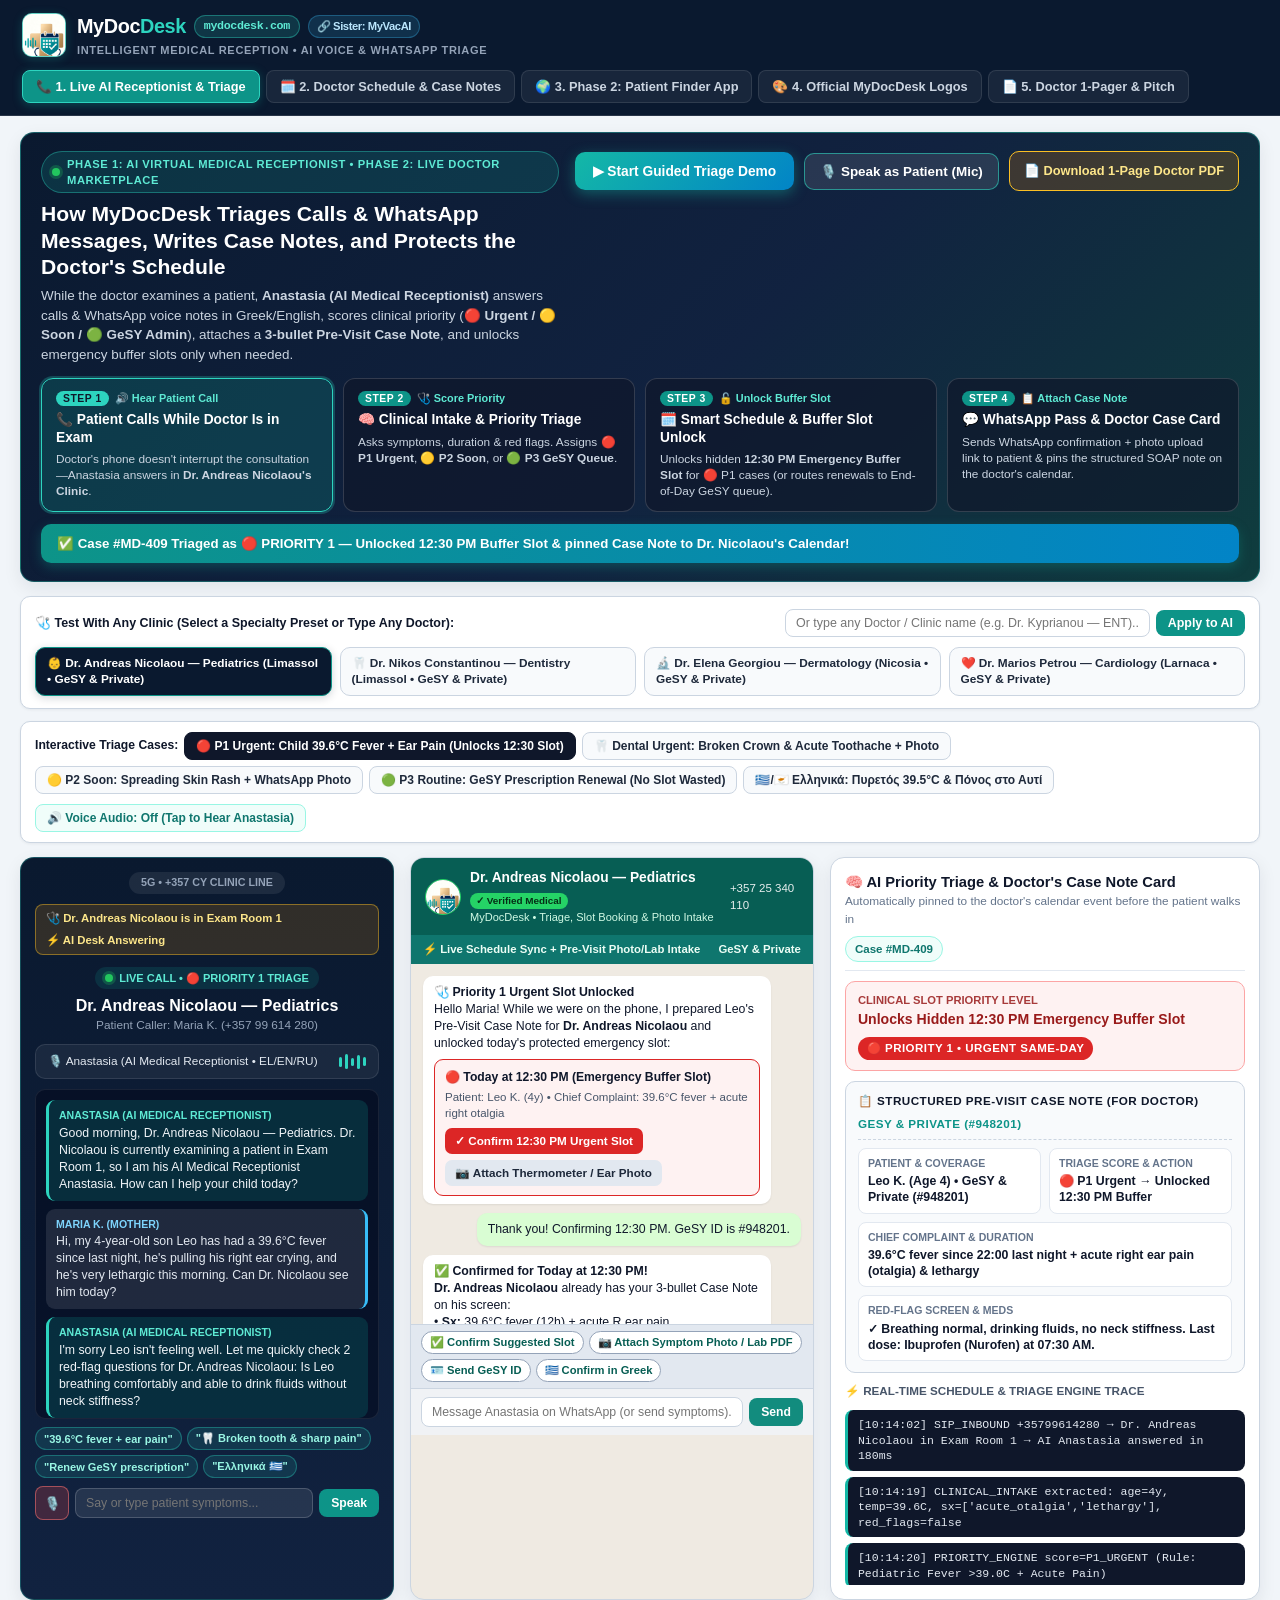
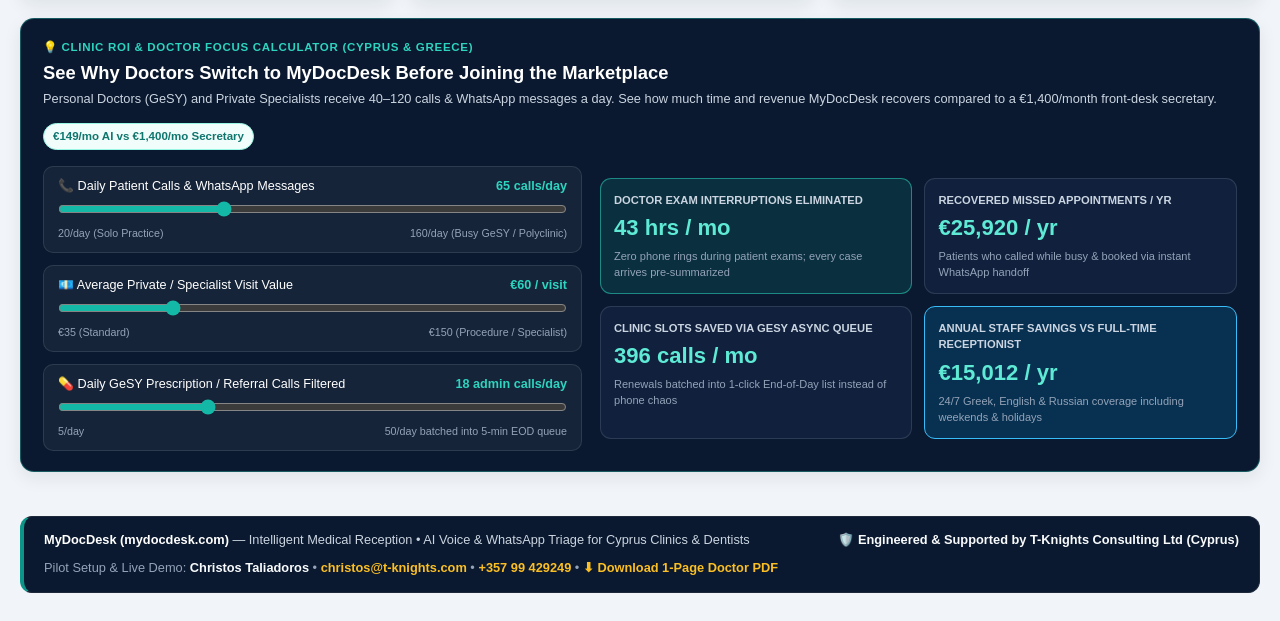
==== commit 9fa8ab7c: "Rename AI Medical Receptionist from Sofia to Anastasia across web app and 1-page leave-behind PDF" ====
--- a/docs/index.html
+++ b/docs/index.html
@@ -62,7 +62,7 @@
               How <span class="js-brand-name">MyDocDesk</span> Triages Calls &amp; WhatsApp Messages, Writes Case Notes, and Protects the Doctor's Schedule
             </h1>
             <p class="guided-sub">
-              While the doctor examines a patient, <strong>Sofia (AI Medical Receptionist)</strong> answers calls &amp; WhatsApp voice notes in Greek/English, scores clinical priority (<strong>🔴 Urgent / 🟡 Soon / 🟢 GeSY Admin</strong>), attaches a <strong>3-bullet Pre-Visit Case Note</strong>, and unlocks emergency buffer slots only when needed.
+              While the doctor examines a patient, <strong>Anastasia (AI Medical Receptionist)</strong> answers calls &amp; WhatsApp voice notes in Greek/English, scores clinical priority (<strong>🔴 Urgent / 🟡 Soon / 🟢 GeSY Admin</strong>), attaches a <strong>3-bullet Pre-Visit Case Note</strong>, and unlocks emergency buffer slots only when needed.
             </p>
           </div>
           <div class="guided-cta-group">
@@ -86,7 +86,7 @@
               <span class="step-action-pill">🔊 Hear Patient Call</span>
             </div>
             <div class="step-title">📞 Patient Calls While Doctor Is in Exam</div>
-            <div class="step-desc">Doctor's phone doesn't interrupt the consultation—Sofia answers in <strong id="step1-clinic-label">Dr. Andreas Nicolaou's Clinic</strong>.</div>
+            <div class="step-desc">Doctor's phone doesn't interrupt the consultation—Anastasia answers in <strong id="step1-clinic-label">Dr. Andreas Nicolaou's Clinic</strong>.</div>
           </button>
 
           <button type="button" class="story-step-card" id="step-card-2" onclick="runInteractiveStep(2)">
@@ -175,7 +175,7 @@
         </div>
         <div class="scenario-bar-right">
           <button type="button" class="tts-btn" id="tts-toggle-btn" onclick="toggleVoiceAudio()">
-            🔊 Voice Audio: Off (Tap to Hear Sofia)
+            🔊 Voice Audio: Off (Tap to Hear Anastasia)
           </button>
         </div>
       </div>
@@ -200,7 +200,7 @@
           </div>
 
           <div class="waveform-box">
-            <span id="sofia-voice-status">🎙️ Sofia (AI Medical Receptionist • EL/EN/RU)</span>
+            <span id="anastasia-voice-status">🎙️ Anastasia (AI Medical Receptionist • EL/EN/RU)</span>
             <div class="wave-bars" id="call-wave-bars">
               <span></span><span></span><span></span><span></span><span></span>
             </div>
@@ -284,7 +284,7 @@
               type="text"
               id="wa-custom-input"
               class="call-input wa-text-input"
-              placeholder="Message Sofia on WhatsApp (or send symptoms)..."
+              placeholder="Message Anastasia on WhatsApp (or send symptoms)..."
             />
             <button type="submit" class="call-send-btn" style="background:#128c7e;">Send</button>
           </form>
@@ -436,7 +436,7 @@
               <div>
                 <div class="section-title" id="schedule-clinic-title">🗓️ Dr. Andreas Nicolaou — Pediatrics: Prioritized Daily Schedule &amp; Case Notes</div>
                 <div style="font-size:0.78rem; color:#64748b;" id="schedule-clinic-sub">
-                  Pediatrics (Παιδίατρος) • Limassol (GeSY &amp; Private) — Every appointment includes a structured 3-bullet intake note set by Sofia
+                  Pediatrics (Παιδίατρος) • Limassol (GeSY &amp; Private) — Every appointment includes a structured 3-bullet intake note set by Anastasia
                 </div>
               </div>
               <span class="code-badge">Live Calendar Sync</span>
@@ -453,7 +453,7 @@
               <div>
                 <div class="section-title">🟢 5-Minute End-of-Day GeSY Prescription &amp; Referral Queue</div>
                 <div style="font-size:0.76rem; color:#64748b;">
-                  Sofia filtered these routine admin calls out of your phone line &amp; calendar slots. Approve in 1 tap:
+                  Anastasia filtered these routine admin calls out of your phone line &amp; calendar slots. Approve in 1 tap:
                 </div>
               </div>
               <button type="button" class="customizer-apply-btn" onclick="approveAllGesy()">✓ Approve All</button>
@@ -664,7 +664,7 @@
             </div>
 
             <div class="op-sec-block">
-              <div class="op-sec-title">⚡ How Sofia (Your AI Medical Receptionist) Works in 4 Steps</div>
+              <div class="op-sec-title">⚡ How Anastasia (Your AI Medical Receptionist) Works in 4 Steps</div>
               <ol class="op-step-list">
                 <li><strong>1. Answers Normal Calls &amp; WhatsApp 24/7 (EL / EN / RU):</strong> Works with your existing Cyta/Epic/Cablenet landline or mobile via simple "Forward When Busy / Unanswered (<code>*67*</code> / <code>*61*</code>)"—patients call your normal number or message on WhatsApp, and elderly landline callers receive standard SMS confirmations.</li>
                 <li><strong>2. 3-Tier Clinical &amp; Dental Priority Triage:</strong>
@@ -682,7 +682,7 @@
             <div class="op-sec-block">
               <div class="op-sec-title">🔒 100% GDPR Compliant &amp; Built for Cyprus Specialties</div>
               <p class="op-sec-text">
-                Tailored intake rules for <strong>Pediatrics, GeSY Personal Doctors, Dentists &amp; Implant Clinics, Dermatology, Cardiology, and ENT / OB-GYN</strong>. Sofia performs safe administrative triage only (never diagnoses or prescribes) on EU-encrypted servers (Frankfurt) with automatic 112 red-flag escalation.
+                Tailored intake rules for <strong>Pediatrics, GeSY Personal Doctors, Dentists &amp; Implant Clinics, Dermatology, Cardiology, and ENT / OB-GYN</strong>. Anastasia performs safe administrative triage only (never diagnoses or prescribes) on EU-encrypted servers (Frankfurt) with automatic 112 red-flag escalation.
               </p>
             </div>
 
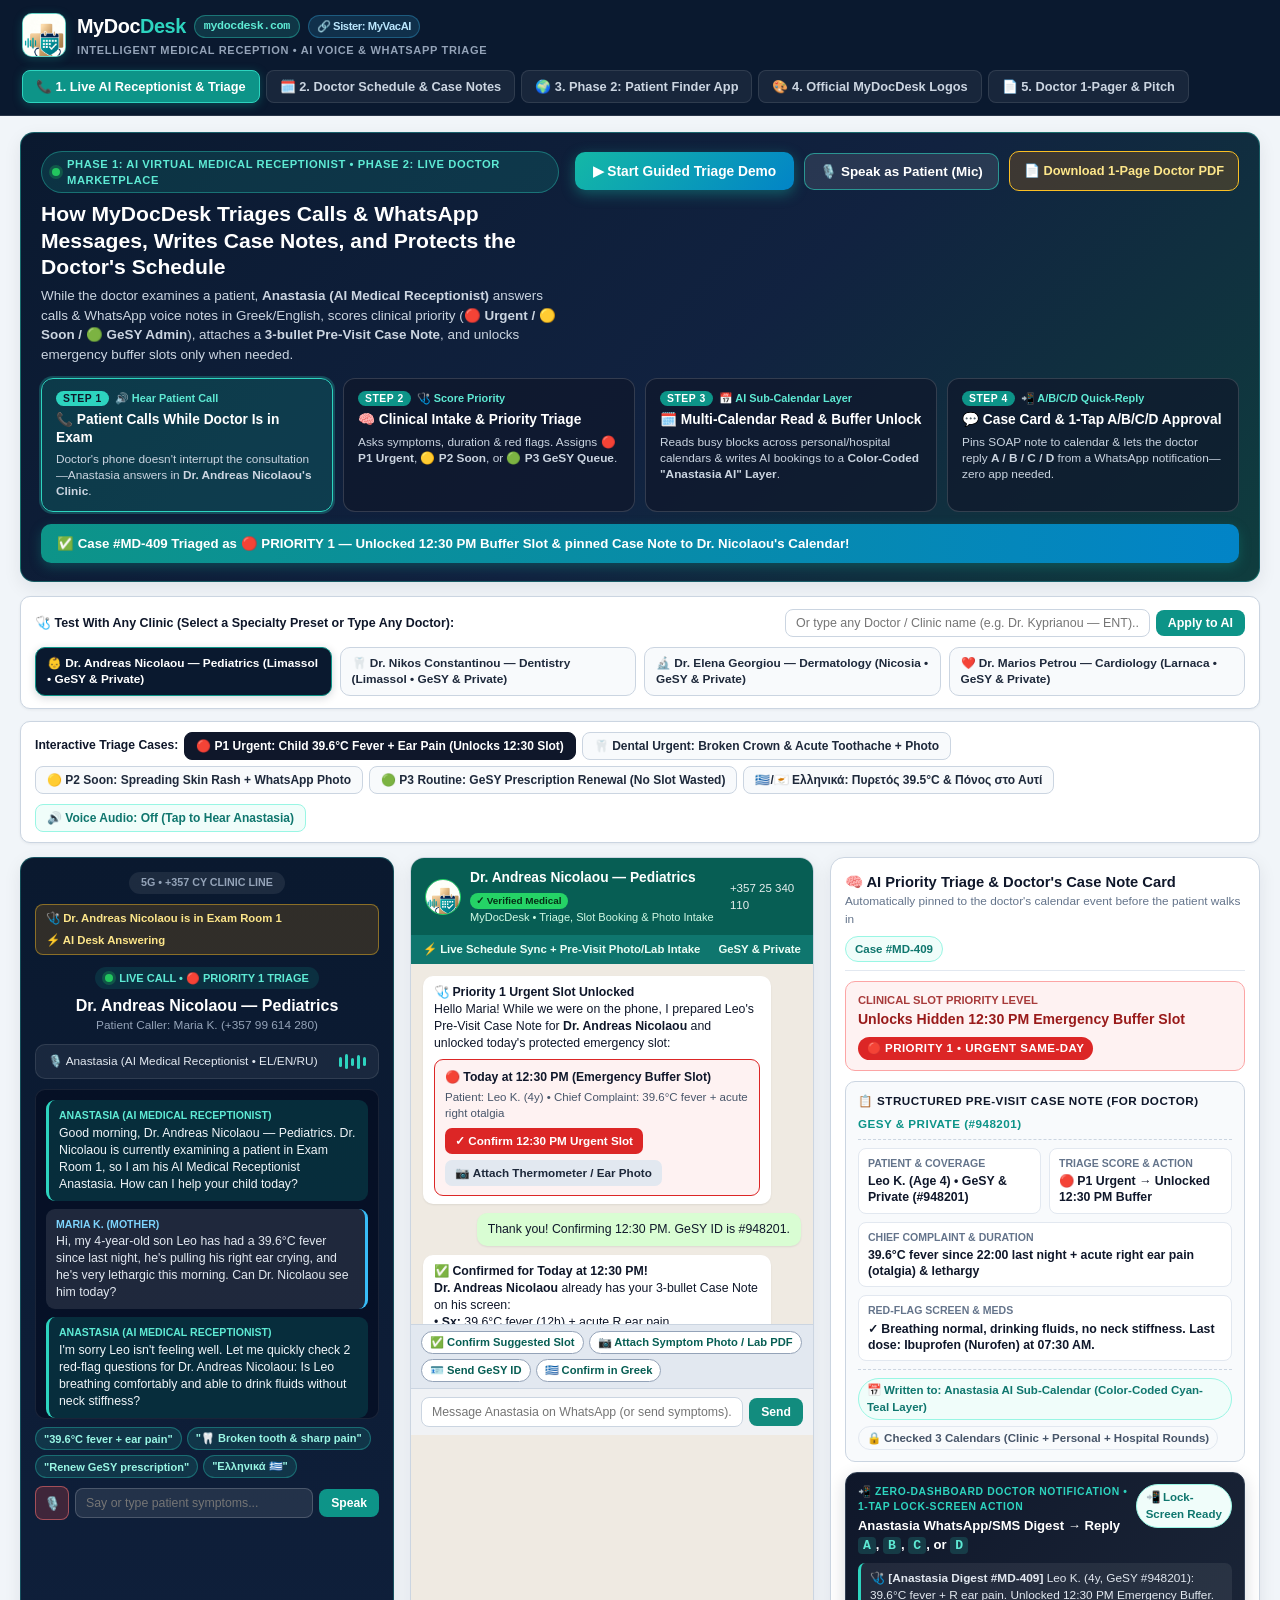
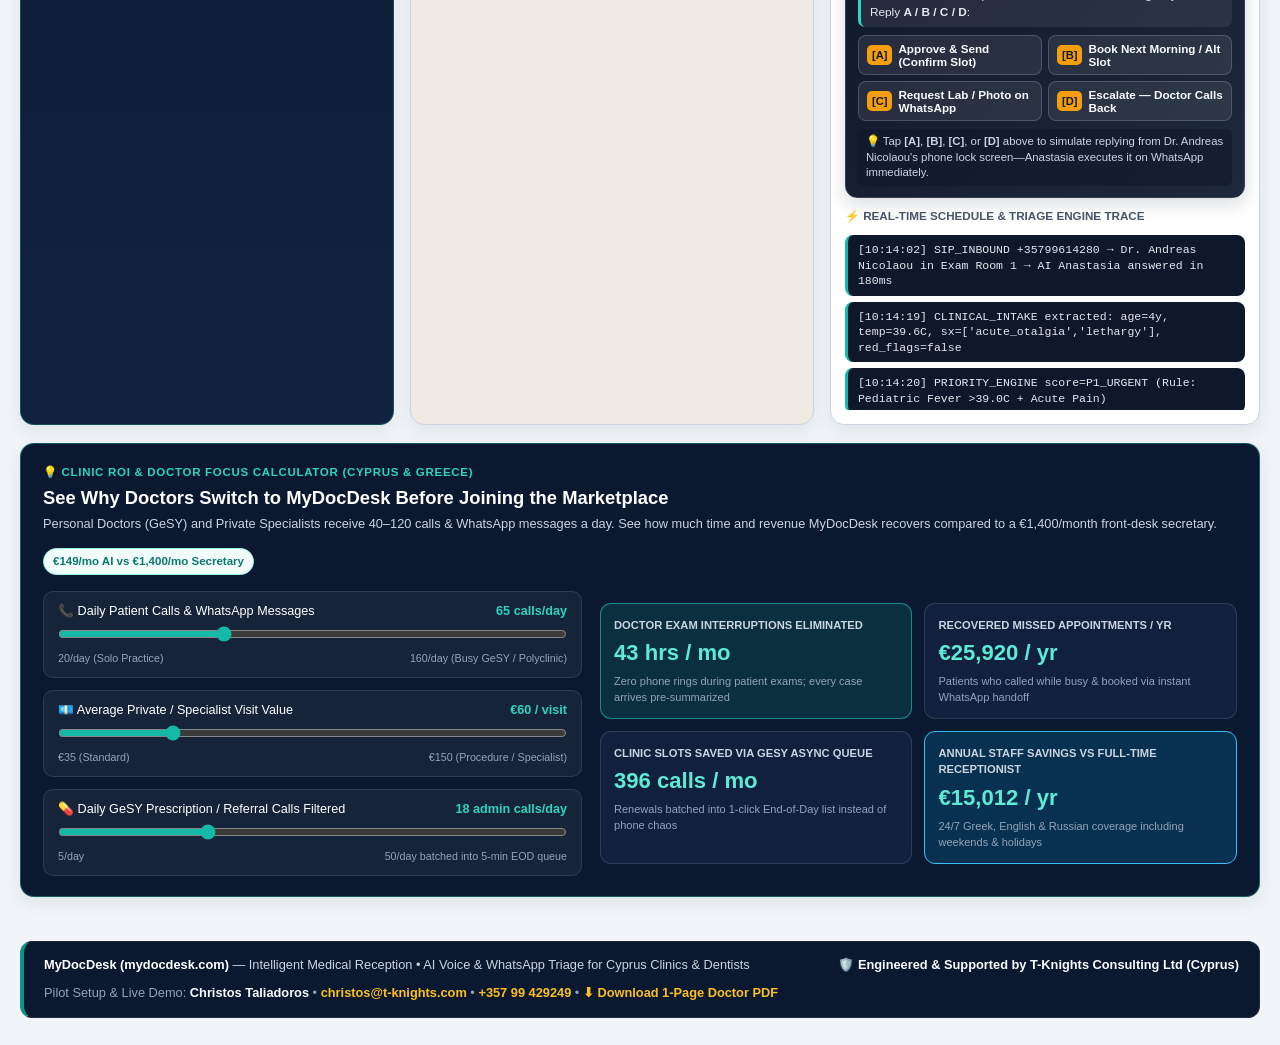
==== commit a971863e: "feat: add A/B/C/D lock-screen quick-reply approval & color-coded Anastasia AI calendar layer" ====
--- a/docs/index.html
+++ b/docs/index.html
@@ -101,19 +101,19 @@
           <button type="button" class="story-step-card" id="step-card-3" onclick="runInteractiveStep(3)">
             <div class="step-num-row">
               <span class="step-badge">STEP 3</span>
-              <span class="step-action-pill">🔓 Unlock Buffer Slot</span>
-            </div>
-            <div class="step-title">🗓️ Smart Schedule &amp; Buffer Slot Unlock</div>
-            <div class="step-desc">Unlocks hidden <strong>12:30 PM Emergency Buffer Slot</strong> for 🔴 P1 cases (or routes renewals to End-of-Day GeSY queue).</div>
+              <span class="step-action-pill">📅 AI Sub-Calendar Layer</span>
+            </div>
+            <div class="step-title">🗓️ Multi-Calendar Read &amp; Buffer Unlock</div>
+            <div class="step-desc">Reads busy blocks across personal/hospital calendars &amp; writes AI bookings to a <strong>Color-Coded "Anastasia AI" Layer</strong>.</div>
           </button>
 
           <button type="button" class="story-step-card" id="step-card-4" onclick="runInteractiveStep(4)">
             <div class="step-num-row">
               <span class="step-badge">STEP 4</span>
-              <span class="step-action-pill">📋 Attach Case Note</span>
-            </div>
-            <div class="step-title">💬 WhatsApp Pass &amp; Doctor Case Card</div>
-            <div class="step-desc">Sends WhatsApp confirmation + photo upload link to patient &amp; pins the structured SOAP note on the doctor's calendar.</div>
+              <span class="step-action-pill">📲 A/B/C/D Quick-Reply</span>
+            </div>
+            <div class="step-title">💬 Case Card &amp; 1-Tap A/B/C/D Approval</div>
+            <div class="step-desc">Pins SOAP note to calendar &amp; lets the doctor reply <strong>A / B / C / D</strong> from a WhatsApp notification—zero app needed.</div>
           </button>
         </div>
 
@@ -322,6 +322,45 @@
             <div class="case-grid" id="case-note-grid">
               <!-- Populated by JS -->
             </div>
+            <div class="subcal-sync-strip" id="triage-subcal-strip">
+              <span class="subcal-tag ai-layer">📅 Written to: <strong>Anastasia AI Sub-Calendar</strong> (Cyan-Teal Layer)</span>
+              <span class="subcal-busy-pill">🔒 Checked 3 Calendars (Clinic + Personal + Hospital Rounds)</span>
+            </div>
+          </div>
+
+          <!-- Interactive A/B/C/D Doctor Lock-Screen Quick-Reply Card -->
+          <div class="abcd-quick-card" id="simulator-abcd-card">
+            <div class="abcd-card-header">
+              <div>
+                <span class="abcd-eyebrow">📲 ZERO-DASHBOARD DOCTOR NOTIFICATION • 1-TAP LOCK-SCREEN ACTION</span>
+                <div class="abcd-title">Anastasia WhatsApp/SMS Digest → Reply <code>A</code>, <code>B</code>, <code>C</code>, or <code>D</code></div>
+              </div>
+              <span class="code-badge" id="abcd-sim-badge">Awaiting Doctor Reply</span>
+            </div>
+            <div class="abcd-digest-preview" id="abcd-digest-preview-text">
+              "🩺 <strong>[Anastasia Digest #MD-409]</strong> Leo K. (4y, GeSY #948201): 39.6°C fever + R ear pain. Held 12:30 PM Emergency Buffer. Reply <strong>A / B / C / D</strong>:"
+            </div>
+            <div class="abcd-btn-grid">
+              <button type="button" class="abcd-btn opt-a" onclick="triggerDoctorQuickReply('A', 'simulator', this)">
+                <span class="abcd-key">[A]</span>
+                <span>Approve &amp; Send (Confirm Slot)</span>
+              </button>
+              <button type="button" class="abcd-btn opt-b" onclick="triggerDoctorQuickReply('B', 'simulator', this)">
+                <span class="abcd-key">[B]</span>
+                <span>Book Next Morning / Alt Slot</span>
+              </button>
+              <button type="button" class="abcd-btn opt-c" onclick="triggerDoctorQuickReply('C', 'simulator', this)">
+                <span class="abcd-key">[C]</span>
+                <span>Request Lab / Photo on WhatsApp</span>
+              </button>
+              <button type="button" class="abcd-btn opt-d" onclick="triggerDoctorQuickReply('D', 'simulator', this)">
+                <span class="abcd-key">[D]</span>
+                <span>Escalate — Doctor Calls Back</span>
+              </button>
+            </div>
+            <div class="abcd-status-bar" id="abcd-sim-status">
+              💡 Tap <strong>[A]</strong>, <strong>[B]</strong>, <strong>[C]</strong>, or <strong>[D]</strong> above to simulate replying from the doctor's phone lock screen—Anastasia executes it on WhatsApp immediately.
+            </div>
           </div>
 
           <div style="font-size:0.73rem; font-weight:800; color:#475569; text-transform:uppercase;">
@@ -439,8 +478,38 @@
                   Pediatrics (Παιδίατρος) • Limassol (GeSY &amp; Private) — Every appointment includes a structured 3-bullet intake note set by Anastasia
                 </div>
               </div>
-              <span class="code-badge">Live Calendar Sync</span>
-            </div>
+              <span class="code-badge">Multi-Calendar Sync Active</span>
+            </div>
+
+            <!-- Dedicated Color-Coded Google Calendar / Outlook Layer Architecture Bar -->
+            <div class="calendar-layer-bar" id="calendar-layer-bar">
+              <div class="cal-layer-top">
+                <div class="cal-layer-copy">
+                  <div class="cal-layer-title">📅 Dedicated Color-Coded "Anastasia AI Reception" Sub-Calendar + Multi-Calendar Busy-Read</div>
+                  <div class="cal-layer-desc">
+                    <strong>Reads Busy Blocks Across All Connected Calendars:</strong> Doctor's Personal Calendar + Hospital/Surgery Rounds + Main Clinic Calendar (never double-books, never leaks private event details). <strong>Writes AI Bookings to a Dedicated Color-Coded Sub-Calendar</strong> so you see at a glance what Anastasia booked vs. manual desk entries.
+                  </div>
+                </div>
+              </div>
+              <div class="cal-layer-filters" role="tablist" aria-label="Filter Schedule by Calendar Layer">
+                <button type="button" class="cal-filter-btn active" data-layer="all" onclick="filterScheduleLayer('all', this)">
+                  🗂️ All Layers (<span id="count-layer-all">6</span>)
+                </button>
+                <button type="button" class="cal-filter-btn layer-ai" data-layer="ai_subcal" onclick="filterScheduleLayer('ai_subcal', this)">
+                  🟣 📅 Anastasia AI Sub-Calendar (<span id="count-layer-ai">3</span>)
+                </button>
+                <button type="button" class="cal-filter-btn layer-buffer" data-layer="ai_buffer" onclick="filterScheduleLayer('ai_buffer', this)">
+                  🔴 📅 AI Emergency Buffers (<span id="count-layer-buffer">2</span>)
+                </button>
+                <button type="button" class="cal-filter-btn layer-busy" data-layer="busy_hold" onclick="filterScheduleLayer('busy_hold', this)">
+                  🔒 Personal / Surgery Busy Hold (<span id="count-layer-busy">1</span>)
+                </button>
+                <button type="button" class="cal-filter-btn layer-clinic" data-layer="clinic_main" onclick="filterScheduleLayer('clinic_main', this)">
+                  ⚪ 📅 Clinic Main Desk (<span id="count-layer-clinic">1</span>)
+                </button>
+              </div>
+            </div>
+
             <div class="schedule-slot-list" id="doctor-schedule-list">
               <!-- Populated by JS -->
             </div>
@@ -451,13 +520,24 @@
           <div class="section-card">
             <div class="section-header">
               <div>
-                <div class="section-title">🟢 5-Minute End-of-Day GeSY Prescription &amp; Referral Queue</div>
+                <div class="section-title">🟢 5-Minute End-of-Day GeSY Queue &amp; Lock-Screen <code>A/B/C/D</code> Quick-Reply</div>
                 <div style="font-size:0.76rem; color:#64748b;">
-                  Anastasia filtered these routine admin calls out of your phone line &amp; calendar slots. Approve in 1 tap:
+                  Anastasia sends a concise WhatsApp/SMS digest so the doctor can reply <strong>A / B / C / D</strong> from their lock screen without opening any dashboard:
                 </div>
               </div>
               <button type="button" class="customizer-apply-btn" onclick="approveAllGesy()">✓ Approve All</button>
             </div>
+
+            <div class="gesy-abcd-legend">
+              <div class="gesy-abcd-legend-title">📲 Doctor Lock-Screen Quick-Reply Legend (Tap A / B / C / D on any patient item below):</div>
+              <div class="gesy-abcd-pills">
+                <span class="gesy-legend-pill"><strong>[A]</strong> Approve &amp; Send on WhatsApp</span>
+                <span class="gesy-legend-pill"><strong>[B]</strong> Book Next Morning Slot</span>
+                <span class="gesy-legend-pill"><strong>[C]</strong> Request Lab / Photo on WhatsApp</span>
+                <span class="gesy-legend-pill"><strong>[D]</strong> Escalate — Doctor Calls Back</span>
+              </div>
+            </div>
+
             <div class="gesy-queue-list" id="gesy-queue-box">
               <!-- Populated by JS -->
             </div>
@@ -674,8 +754,8 @@
                     <li><span class="op-dot-green">🟢 Priority 3 (Routine &amp; GeSY Async Queue):</span> Repeat GeSY prescriptions, specialist referrals, and routine ultrasonic dental cleanings → Batched into your <strong>5-Minute End-of-Day Queue</strong> (or non-peak hygiene slot) without wasting an exam slot.</li>
                   </ul>
                 </li>
-                <li><strong>3. 3-Bullet Pre-Visit Case Note on Your Calendar:</strong> Syncs directly to <strong>Google, Apple, or Outlook Calendar</strong> with chief complaint, red-flag checks, GeSY ID, and patient-uploaded WhatsApp photos/labs attached before the patient walks in.</li>
-                <li><strong>4. Phase 2 Network Advantage (Patient Finder App):</strong> Founding clinics get priority placement in the upcoming <strong>MyDocDesk Patient Discovery &amp; Instant Booking App</strong>—turning unfilled same-day calendar gaps into verified bookings.</li>
+                <li><strong>3. Dedicated Color-Coded "Anastasia AI" Calendar Layer + 3-Bullet Case Note:</strong> Reads busy blocks across all your connected <strong>Google, Apple, or Outlook Calendars</strong> (Personal + Hospital Rounds + Clinic Main—never double-books or exposes private details) and writes AI-triaged bookings onto a dedicated <strong>color-coded "Anastasia AI Reception" sub-calendar</strong> with chief complaint, GeSY ID, and WhatsApp photos attached.</li>
+                <li><strong>4. Zero-App <code>A / B / C / D</code> WhatsApp Quick-Reply Approval + Phase 2 Patient App:</strong> For Priority 2/3 items or GeSY renewals where you want final say, Anastasia texts you a concise digest with <strong>1-tap <code>Reply A / B / C / D</code> options</strong> (<code>[A] Approve &amp; Send</code>, <code>[B] Next Morning Slot</code>, <code>[C] Request Lab/Photo</code>, <code>[D] Doctor Call Back</code>) so you can act from your lock screen—plus priority placement in the Phase 2 <strong>MyDocDesk Patient Finder App</strong>.</li>
               </ol>
             </div>
 
--- a/docs/styles.css
+++ b/docs/styles.css
@@ -2291,3 +2291,327 @@
 .site-footer-contact a:hover {
   text-decoration: underline;
 }
+
+/* ============================================================================
+   A/B/C/D Lock-Screen Quick-Reply Card & Multi-Calendar Sub-Calendar Layer UI
+   ============================================================================ */
+.subcal-sync-strip {
+  margin-top: 8px;
+  padding-top: 8px;
+  border-top: 1px dashed #cbd5e1;
+  display: flex;
+  flex-wrap: wrap;
+  align-items: center;
+  justify-content: space-between;
+  gap: 6px;
+  font-size: 0.72rem;
+}
+
+.subcal-tag.ai-layer {
+  background: #f0fdfa;
+  color: #0f766e;
+  border: 1px solid #99f6e4;
+  padding: 3px 8px;
+  border-radius: 999px;
+  font-weight: 700;
+}
+
+.subcal-busy-pill {
+  background: #f8fafc;
+  color: #475569;
+  border: 1px solid #e2e8f0;
+  padding: 3px 8px;
+  border-radius: 999px;
+  font-weight: 600;
+}
+
+.abcd-quick-card {
+  background: linear-gradient(135deg, #0f172a 0%, #1e293b 100%);
+  border: 1px solid #334155;
+  border-radius: 12px;
+  padding: 11px 12px;
+  color: #f8fafc;
+  display: flex;
+  flex-direction: column;
+  gap: 8px;
+  box-shadow: 0 6px 18px rgba(15, 23, 42, 0.16);
+}
+
+.abcd-card-header {
+  display: flex;
+  align-items: flex-start;
+  justify-content: space-between;
+  gap: 8px;
+}
+
+.abcd-eyebrow {
+  display: block;
+  font-size: 0.65rem;
+  font-weight: 800;
+  letter-spacing: 0.06em;
+  color: #2dd4bf;
+  text-transform: uppercase;
+}
+
+.abcd-title {
+  font-size: 0.82rem;
+  font-weight: 800;
+  color: #ffffff;
+  margin-top: 2px;
+}
+
+.abcd-title code {
+  background: rgba(45, 212, 191, 0.18);
+  color: #5eead4;
+  padding: 1px 5px;
+  border-radius: 4px;
+  font-weight: 800;
+}
+
+.abcd-digest-preview {
+  background: rgba(255, 255, 255, 0.07);
+  border-left: 3px solid #2dd4bf;
+  border-radius: 7px;
+  padding: 7px 9px;
+  font-size: 0.74rem;
+  line-height: 1.4;
+  color: #e2e8f0;
+}
+
+.abcd-btn-grid {
+  display: grid;
+  grid-template-columns: repeat(2, minmax(0, 1fr));
+  gap: 6px;
+}
+
+.abcd-btn {
+  display: flex;
+  align-items: center;
+  gap: 6px;
+  background: rgba(255, 255, 255, 0.08);
+  border: 1px solid rgba(148, 163, 184, 0.32);
+  color: #f8fafc;
+  border-radius: 8px;
+  padding: 6px 8px;
+  font-size: 0.73rem;
+  font-weight: 700;
+  text-align: left;
+  cursor: pointer;
+  transition: all 0.16s ease;
+}
+
+.abcd-btn:hover {
+  background: rgba(45, 212, 191, 0.18);
+  border-color: #2dd4bf;
+  transform: translateY(-1px);
+}
+
+.abcd-btn.selected {
+  background: #0d9488;
+  border-color: #5eead4;
+  color: #ffffff;
+  box-shadow: 0 0 0 2px rgba(94, 234, 212, 0.35);
+}
+
+.abcd-key {
+  display: inline-flex;
+  align-items: center;
+  justify-content: center;
+  min-width: 24px;
+  height: 20px;
+  padding: 0 5px;
+  border-radius: 5px;
+  background: #f59e0b;
+  color: #0f172a;
+  font-weight: 900;
+  font-size: 0.7rem;
+  flex-shrink: 0;
+}
+
+.abcd-status-bar {
+  font-size: 0.71rem;
+  line-height: 1.38;
+  color: #cbd5e1;
+  background: rgba(15, 23, 42, 0.55);
+  border-radius: 6px;
+  padding: 5px 8px;
+}
+
+/* Calendar Layer Bar in Tab 2 */
+.calendar-layer-bar {
+  background: linear-gradient(135deg, #f0fdfa 0%, #f8fafc 100%);
+  border: 1px solid #99f6e4;
+  border-radius: 11px;
+  padding: 10px 12px;
+  margin-bottom: 12px;
+  display: flex;
+  flex-direction: column;
+  gap: 8px;
+}
+
+.cal-layer-title {
+  font-size: 0.82rem;
+  font-weight: 800;
+  color: #0f172a;
+}
+
+.cal-layer-desc {
+  font-size: 0.74rem;
+  color: #334155;
+  line-height: 1.42;
+  margin-top: 2px;
+}
+
+.cal-layer-filters {
+  display: flex;
+  flex-wrap: wrap;
+  gap: 6px;
+}
+
+.cal-filter-btn {
+  background: #ffffff;
+  border: 1px solid #cbd5e1;
+  color: #1e293b;
+  border-radius: 999px;
+  padding: 5px 11px;
+  font-size: 0.73rem;
+  font-weight: 700;
+  cursor: pointer;
+  transition: all 0.15s ease;
+}
+
+.cal-filter-btn:hover {
+  border-color: #0d9488;
+  color: #0f766e;
+}
+
+.cal-filter-btn.active {
+  background: #0f172a;
+  color: #ffffff;
+  border-color: #0f172a;
+}
+
+.cal-layer-pill {
+  display: inline-flex;
+  align-items: center;
+  gap: 4px;
+  font-size: 0.69rem;
+  font-weight: 800;
+  padding: 3px 8px;
+  border-radius: 999px;
+}
+
+.cal-pill-ai {
+  background: #f0fdfa;
+  color: #0f766e;
+  border: 1px solid #5eead4;
+}
+
+.cal-pill-buffer {
+  background: #fef2f2;
+  color: #b91c1c;
+  border: 1px solid #fca5a5;
+}
+
+.cal-pill-busy {
+  background: #f1f5f9;
+  color: #334155;
+  border: 1px solid #94a3b8;
+}
+
+.cal-pill-clinic {
+  background: #f8fafc;
+  color: #475569;
+  border: 1px solid #cbd5e1;
+}
+
+.schedule-slot-item.busy-hold-slot {
+  background: repeating-linear-gradient(
+    -45deg,
+    #f8fafc,
+    #f8fafc 10px,
+    #f1f5f9 10px,
+    #f1f5f9 20px
+  );
+  border-left: 4px solid #64748b;
+}
+
+/* GeSY A/B/C/D Quick-Reply Legend & Chips */
+.gesy-abcd-legend {
+  background: #f8fafc;
+  border: 1px solid #e2e8f0;
+  border-radius: 9px;
+  padding: 8px 10px;
+  margin-bottom: 10px;
+}
+
+.gesy-abcd-legend-title {
+  font-size: 0.73rem;
+  font-weight: 800;
+  color: #0f172a;
+  margin-bottom: 5px;
+}
+
+.gesy-abcd-pills {
+  display: flex;
+  flex-wrap: wrap;
+  gap: 6px;
+}
+
+.gesy-legend-pill {
+  font-size: 0.7rem;
+  background: #ffffff;
+  border: 1px solid #cbd5e1;
+  color: #334155;
+  padding: 2px 8px;
+  border-radius: 999px;
+}
+
+.gesy-abcd-row {
+  display: flex;
+  flex-wrap: wrap;
+  align-items: center;
+  gap: 5px;
+  margin-top: 7px;
+}
+
+.gesy-abcd-label {
+  font-size: 0.7rem;
+  font-weight: 800;
+  color: #0f766e;
+}
+
+.gesy-abcd-chip {
+  background: #f1f5f9;
+  border: 1px solid #cbd5e1;
+  color: #0f172a;
+  font-size: 0.69rem;
+  font-weight: 700;
+  padding: 3px 8px;
+  border-radius: 6px;
+  cursor: pointer;
+  transition: all 0.14s ease;
+}
+
+.gesy-abcd-chip:hover {
+  background: #ccfbf1;
+  border-color: #0d9488;
+  color: #0f766e;
+}
+
+.gesy-abcd-chip.active {
+  background: #0d9488;
+  border-color: #0f766e;
+  color: #ffffff;
+}
+
+.gesy-reply-outcome {
+  margin-top: 5px;
+  font-size: 0.72rem;
+  font-weight: 700;
+  color: #0f766e;
+  background: #f0fdfa;
+  border: 1px solid #99f6e4;
+  border-radius: 6px;
+  padding: 3px 7px;
+}
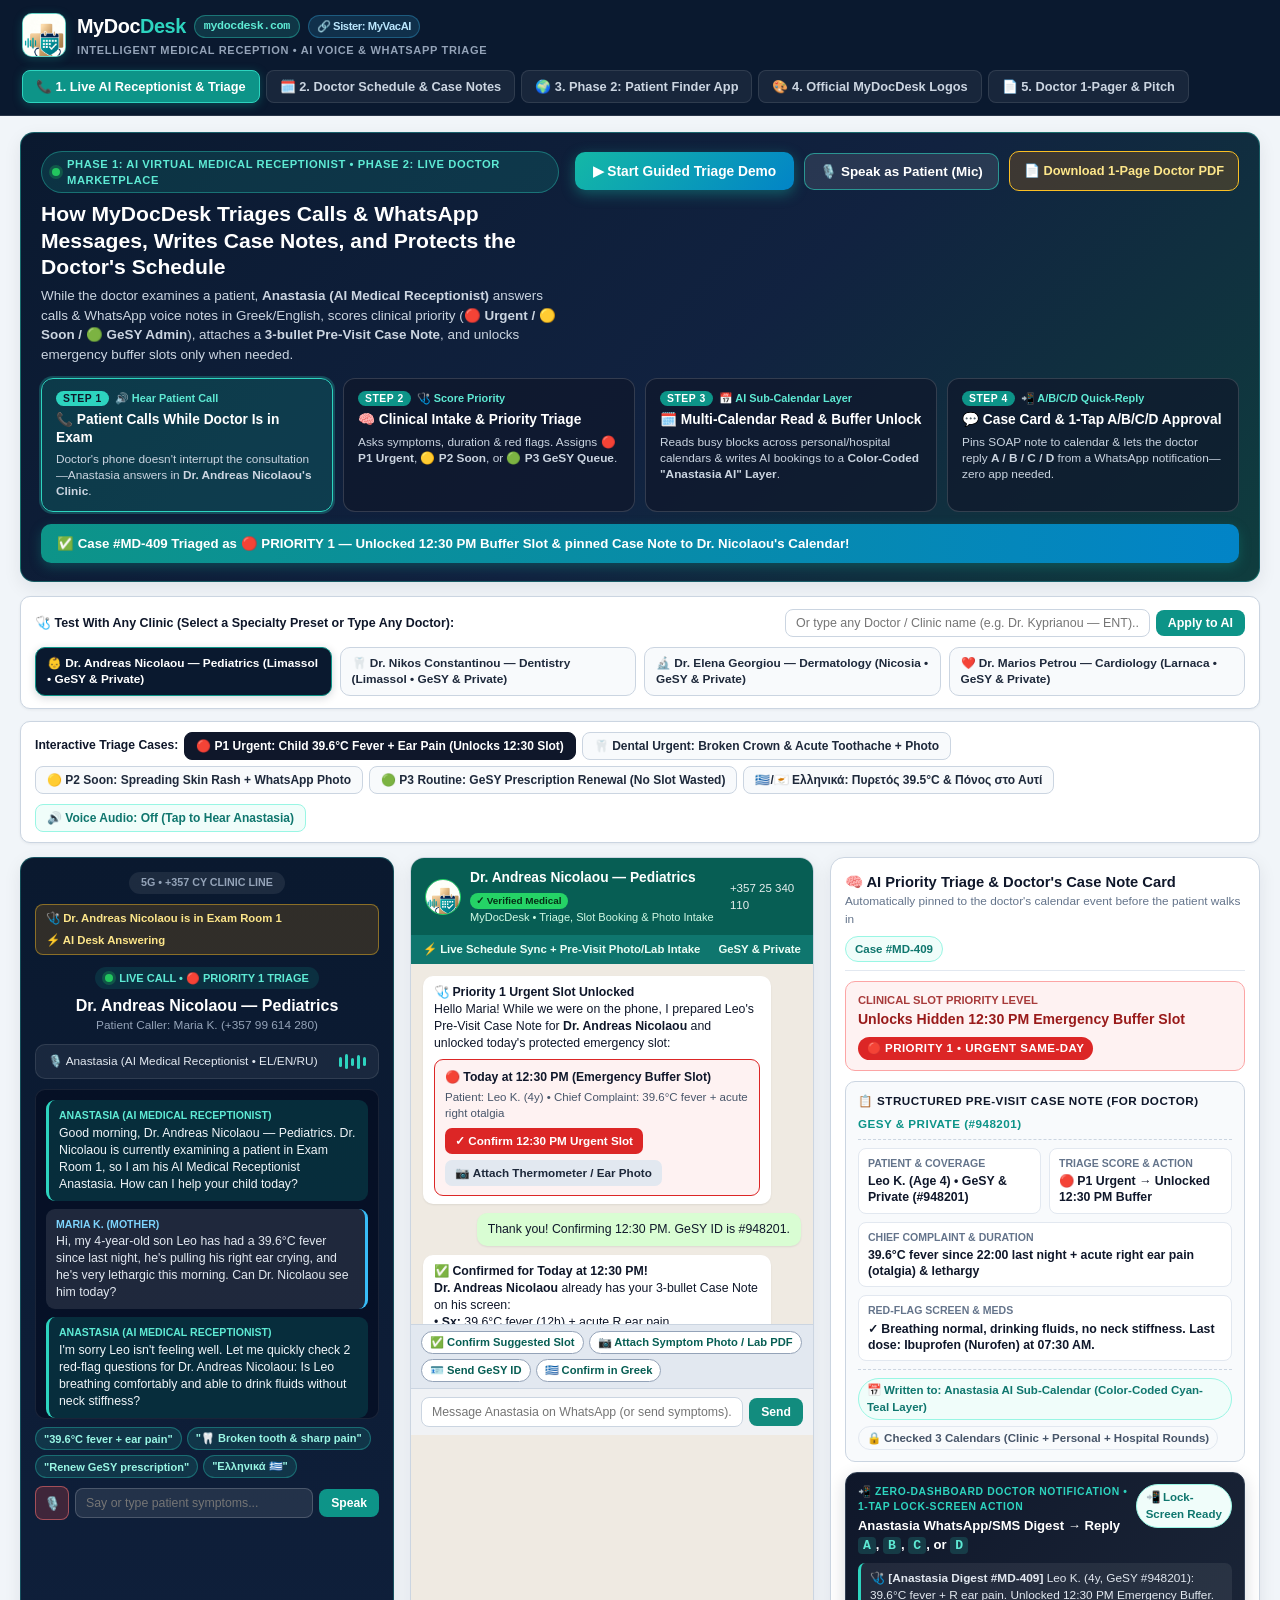
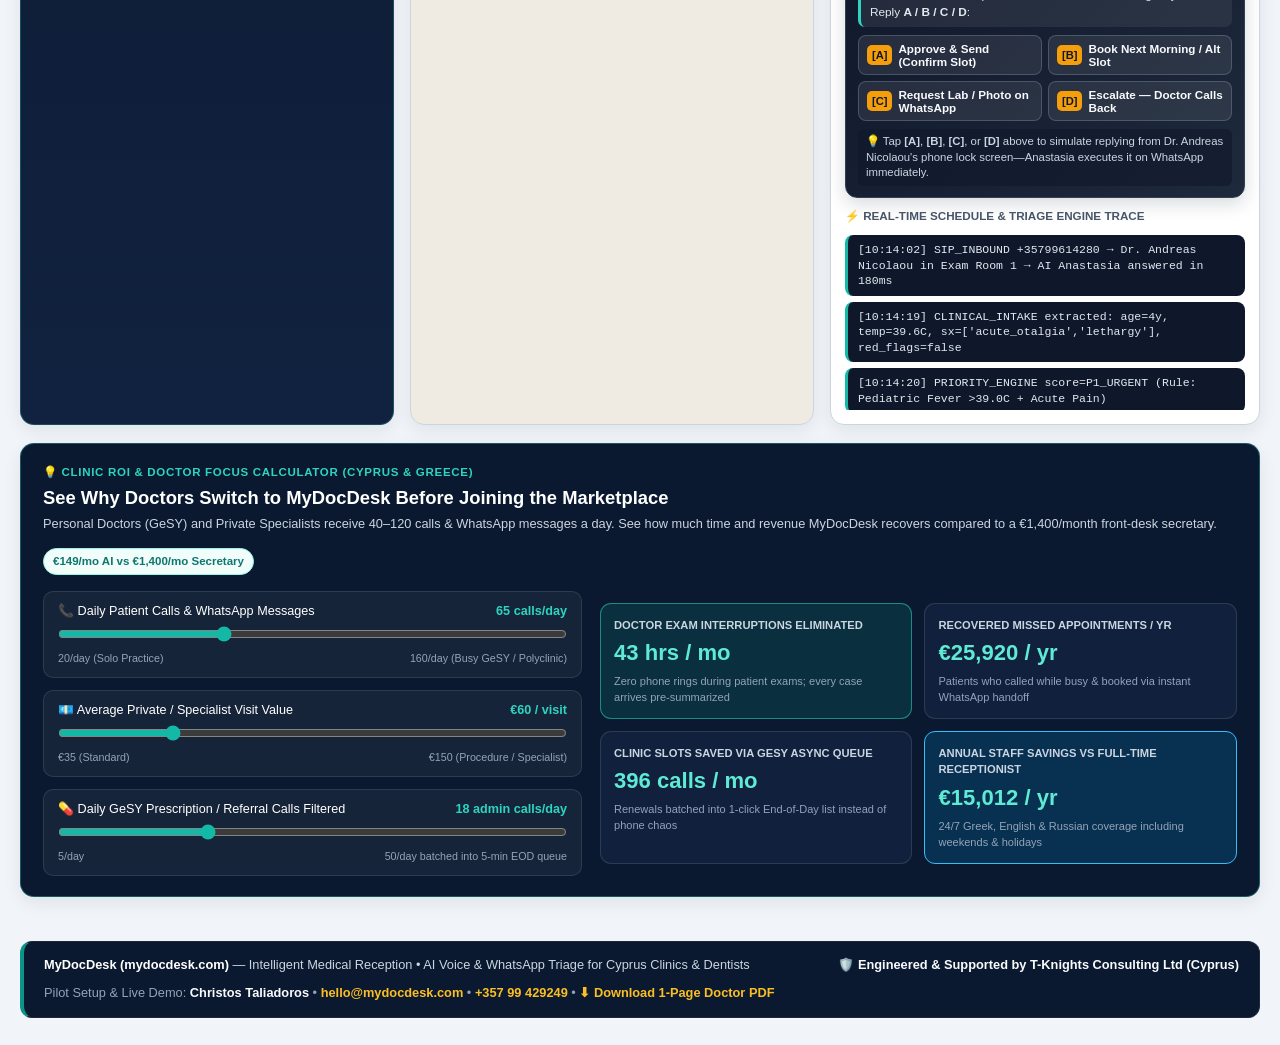
==== commit d4aa4bd2: "Batch 2: site-wide EN/ΕΛ switch, Greek medical copy & demo data, neural voice clips for Anastasia, h" ====
--- a/docs/index.html
+++ b/docs/index.html
@@ -705,7 +705,7 @@
           </div>
           <div class="onepager-contact-pill">
             <span>🤝 Founding Doctor Pilot (14 Days Free → <strong>€99/mo</strong>):</span>
-            <strong>Christos Taliadoros</strong> • <a href="mailto:christos@t-knights.com">christos@t-knights.com</a> • <a href="tel:+35799429249">+357 99 429249</a>
+            <strong>Christos Taliadoros</strong> • <a href="mailto:hello@mydocdesk.com">hello@mydocdesk.com</a> • <a href="tel:+35799429249">+357 99 429249</a>
           </div>
         </div>
       </div>
@@ -769,7 +769,7 @@
             <div class="op-roi-footer">
               <div><strong>Full-Time Receptionist:</strong> €1,400+/month (9am–5pm only • 1 call at a time • sick leave &amp; social insurance)</div>
               <div class="op-roi-highlight"><strong>⭐ Founding Doctor Pilot Offer (First 20 Clinics):</strong> 14-Day Free Trial, then <strong>€99/month</strong> (locked-in Founding Rate; standard €149/month) • 1 saved private visit pays for the entire month</div>
-              <div><strong>Live Interactive Simulator &amp; Pilot Setup:</strong> <a href="https://mydocdesk.com">https://mydocdesk.com</a> • Christos Taliadoros (<code>christos@t-knights.com</code> • <code>+357 99 429249</code>)</div>
+              <div><strong>Live Interactive Simulator &amp; Pilot Setup:</strong> <a href="https://mydocdesk.com">https://mydocdesk.com</a> • Christos Taliadoros (<code>hello@mydocdesk.com</code> • <code>+357 99 429249</code>)</div>
               <div class="op-trust-line">🛡️ <strong>Engineered &amp; Supported by T-Knights Consulting Ltd (Cyprus)</strong></div>
             </div>
           </div>
@@ -788,7 +788,7 @@
         🛡️ <strong>Engineered &amp; Supported by T-Knights Consulting Ltd (Cyprus)</strong>
       </div>
       <div class="site-footer-contact">
-        Pilot Setup &amp; Live Demo: <strong>Christos Taliadoros</strong> • <a href="mailto:christos@t-knights.com">christos@t-knights.com</a> • <a href="tel:+35799429249">+357 99 429249</a> • <a href="./assets/MyDocDesk_Doctor_Leave_Behind.pdf" download="MyDocDesk_Doctor_Leave_Behind.pdf">⬇ Download 1-Page Doctor PDF</a>
+        Pilot Setup &amp; Live Demo: <strong>Christos Taliadoros</strong> • <a href="mailto:hello@mydocdesk.com">hello@mydocdesk.com</a> • <a href="tel:+35799429249">+357 99 429249</a> • <a href="./assets/MyDocDesk_Doctor_Leave_Behind.pdf" download="MyDocDesk_Doctor_Leave_Behind.pdf">⬇ Download 1-Page Doctor PDF</a>
       </div>
     </div>
   </footer>
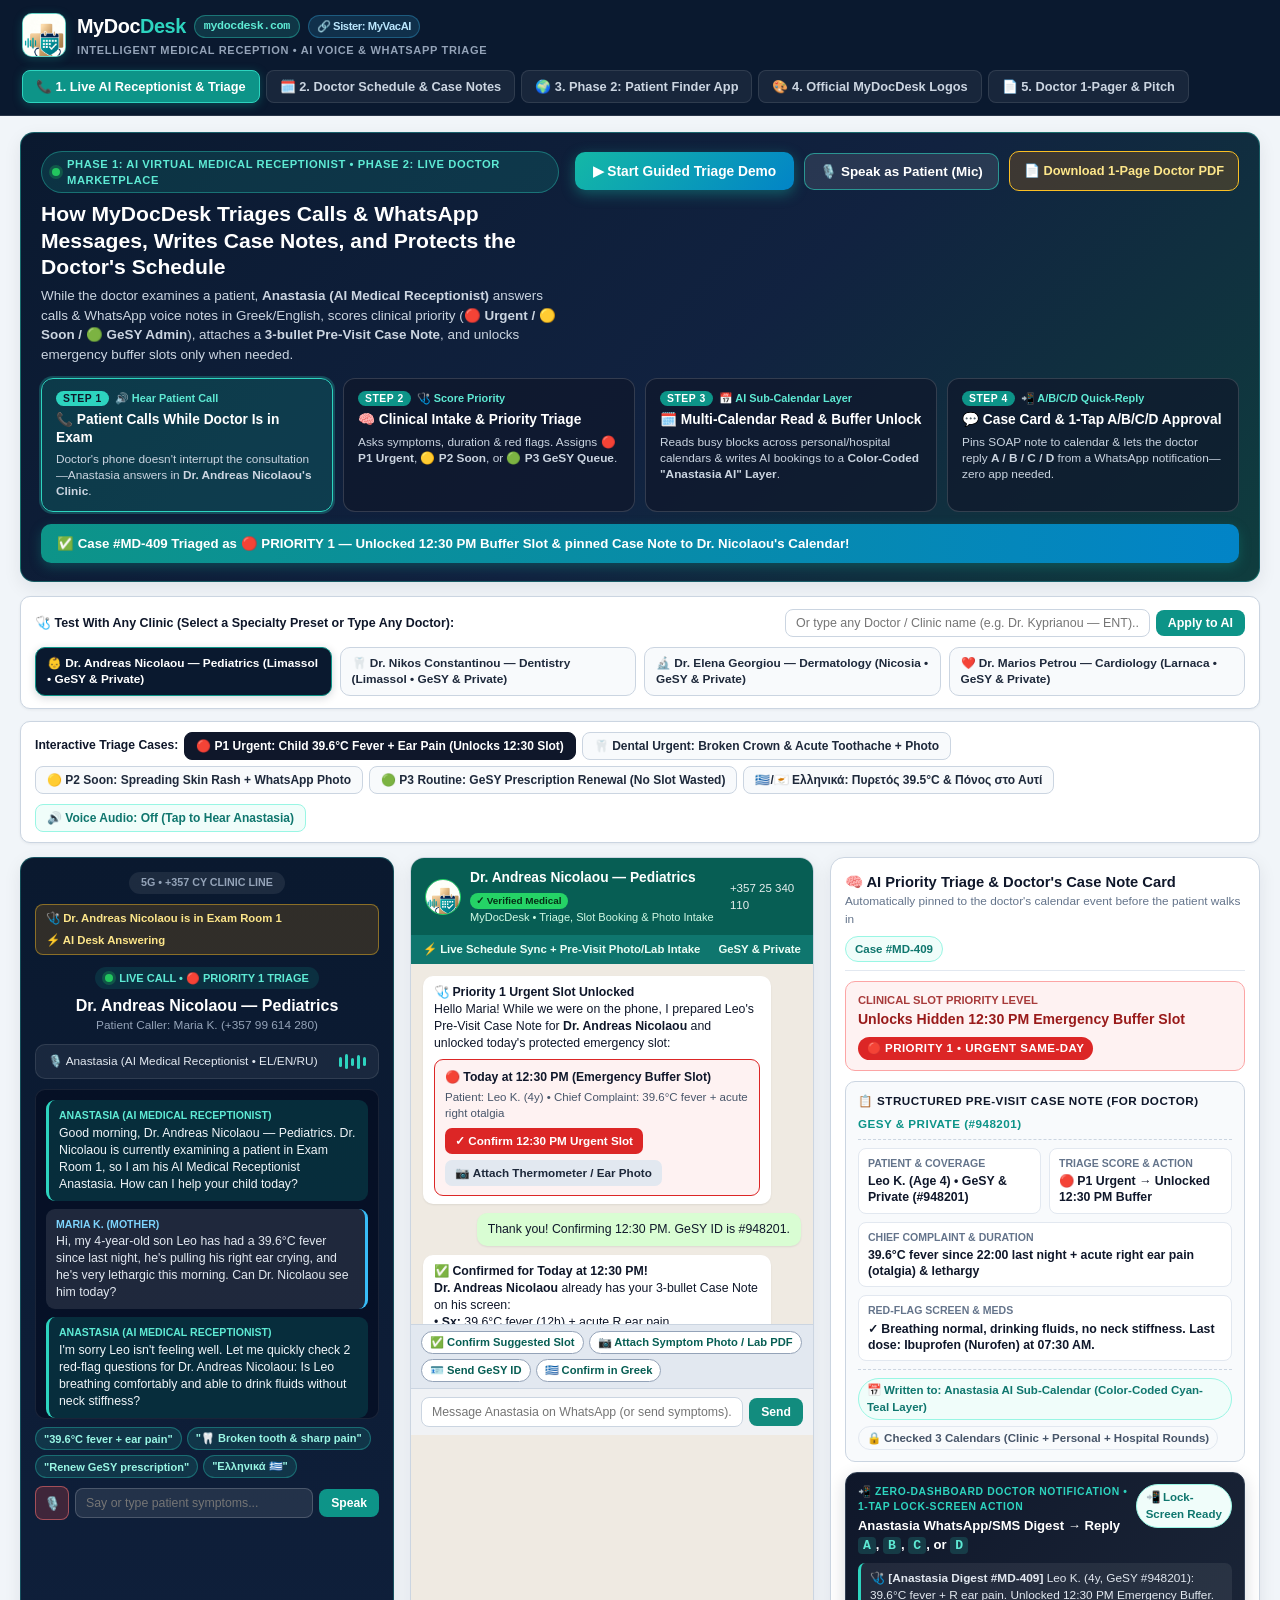
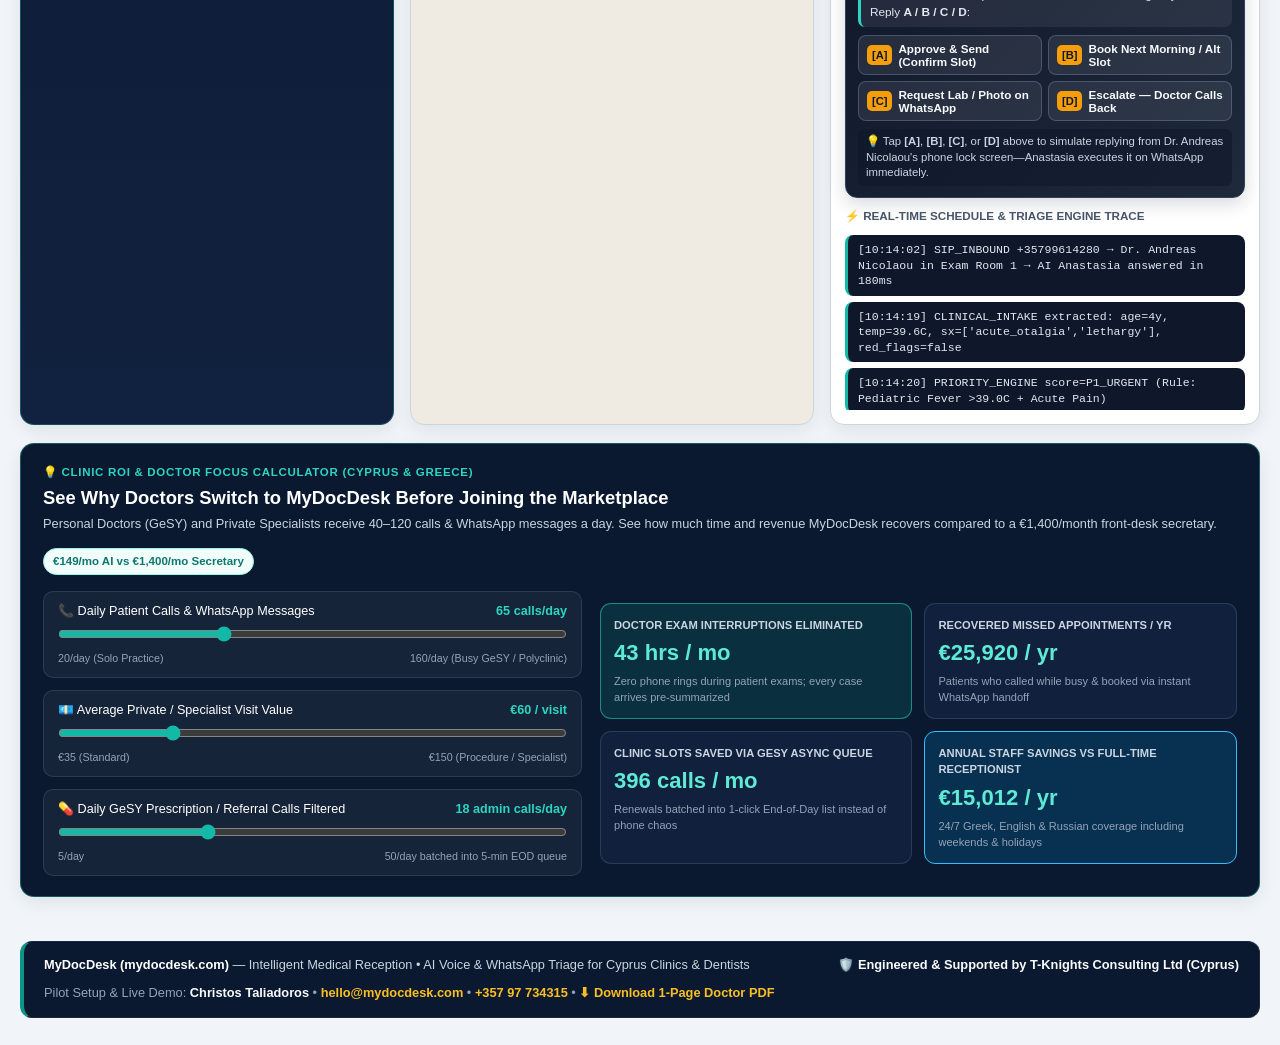
==== commit 0339c21e: "Replace personal mobile with sales line +357 97 734315 (site, i18n, docs/, 1-pager PDF + preview); a" ====
--- a/docs/index.html
+++ b/docs/index.html
@@ -705,7 +705,7 @@
           </div>
           <div class="onepager-contact-pill">
             <span>🤝 Founding Doctor Pilot (14 Days Free → <strong>€99/mo</strong>):</span>
-            <strong>Christos Taliadoros</strong> • <a href="mailto:hello@mydocdesk.com">hello@mydocdesk.com</a> • <a href="tel:+35799429249">+357 99 429249</a>
+            <strong>Christos Taliadoros</strong> • <a href="mailto:hello@mydocdesk.com">hello@mydocdesk.com</a> • <a href="tel:+35797734315">+357 97 734315</a>
           </div>
         </div>
       </div>
@@ -769,7 +769,7 @@
             <div class="op-roi-footer">
               <div><strong>Full-Time Receptionist:</strong> €1,400+/month (9am–5pm only • 1 call at a time • sick leave &amp; social insurance)</div>
               <div class="op-roi-highlight"><strong>⭐ Founding Doctor Pilot Offer (First 20 Clinics):</strong> 14-Day Free Trial, then <strong>€99/month</strong> (locked-in Founding Rate; standard €149/month) • 1 saved private visit pays for the entire month</div>
-              <div><strong>Live Interactive Simulator &amp; Pilot Setup:</strong> <a href="https://mydocdesk.com">https://mydocdesk.com</a> • Christos Taliadoros (<code>hello@mydocdesk.com</code> • <code>+357 99 429249</code>)</div>
+              <div><strong>Live Interactive Simulator &amp; Pilot Setup:</strong> <a href="https://mydocdesk.com">https://mydocdesk.com</a> • Christos Taliadoros (<code>hello@mydocdesk.com</code> • <code>+357 97 734315</code>)</div>
               <div class="op-trust-line">🛡️ <strong>Engineered &amp; Supported by T-Knights Consulting Ltd (Cyprus)</strong></div>
             </div>
           </div>
@@ -788,7 +788,7 @@
         🛡️ <strong>Engineered &amp; Supported by T-Knights Consulting Ltd (Cyprus)</strong>
       </div>
       <div class="site-footer-contact">
-        Pilot Setup &amp; Live Demo: <strong>Christos Taliadoros</strong> • <a href="mailto:hello@mydocdesk.com">hello@mydocdesk.com</a> • <a href="tel:+35799429249">+357 99 429249</a> • <a href="./assets/MyDocDesk_Doctor_Leave_Behind.pdf" download="MyDocDesk_Doctor_Leave_Behind.pdf">⬇ Download 1-Page Doctor PDF</a>
+        Pilot Setup &amp; Live Demo: <strong>Christos Taliadoros</strong> • <a href="mailto:hello@mydocdesk.com">hello@mydocdesk.com</a> • <a href="tel:+35797734315">+357 97 734315</a> • <a href="./assets/MyDocDesk_Doctor_Leave_Behind.pdf" download="MyDocDesk_Doctor_Leave_Behind.pdf">⬇ Download 1-Page Doctor PDF</a>
       </div>
     </div>
   </footer>
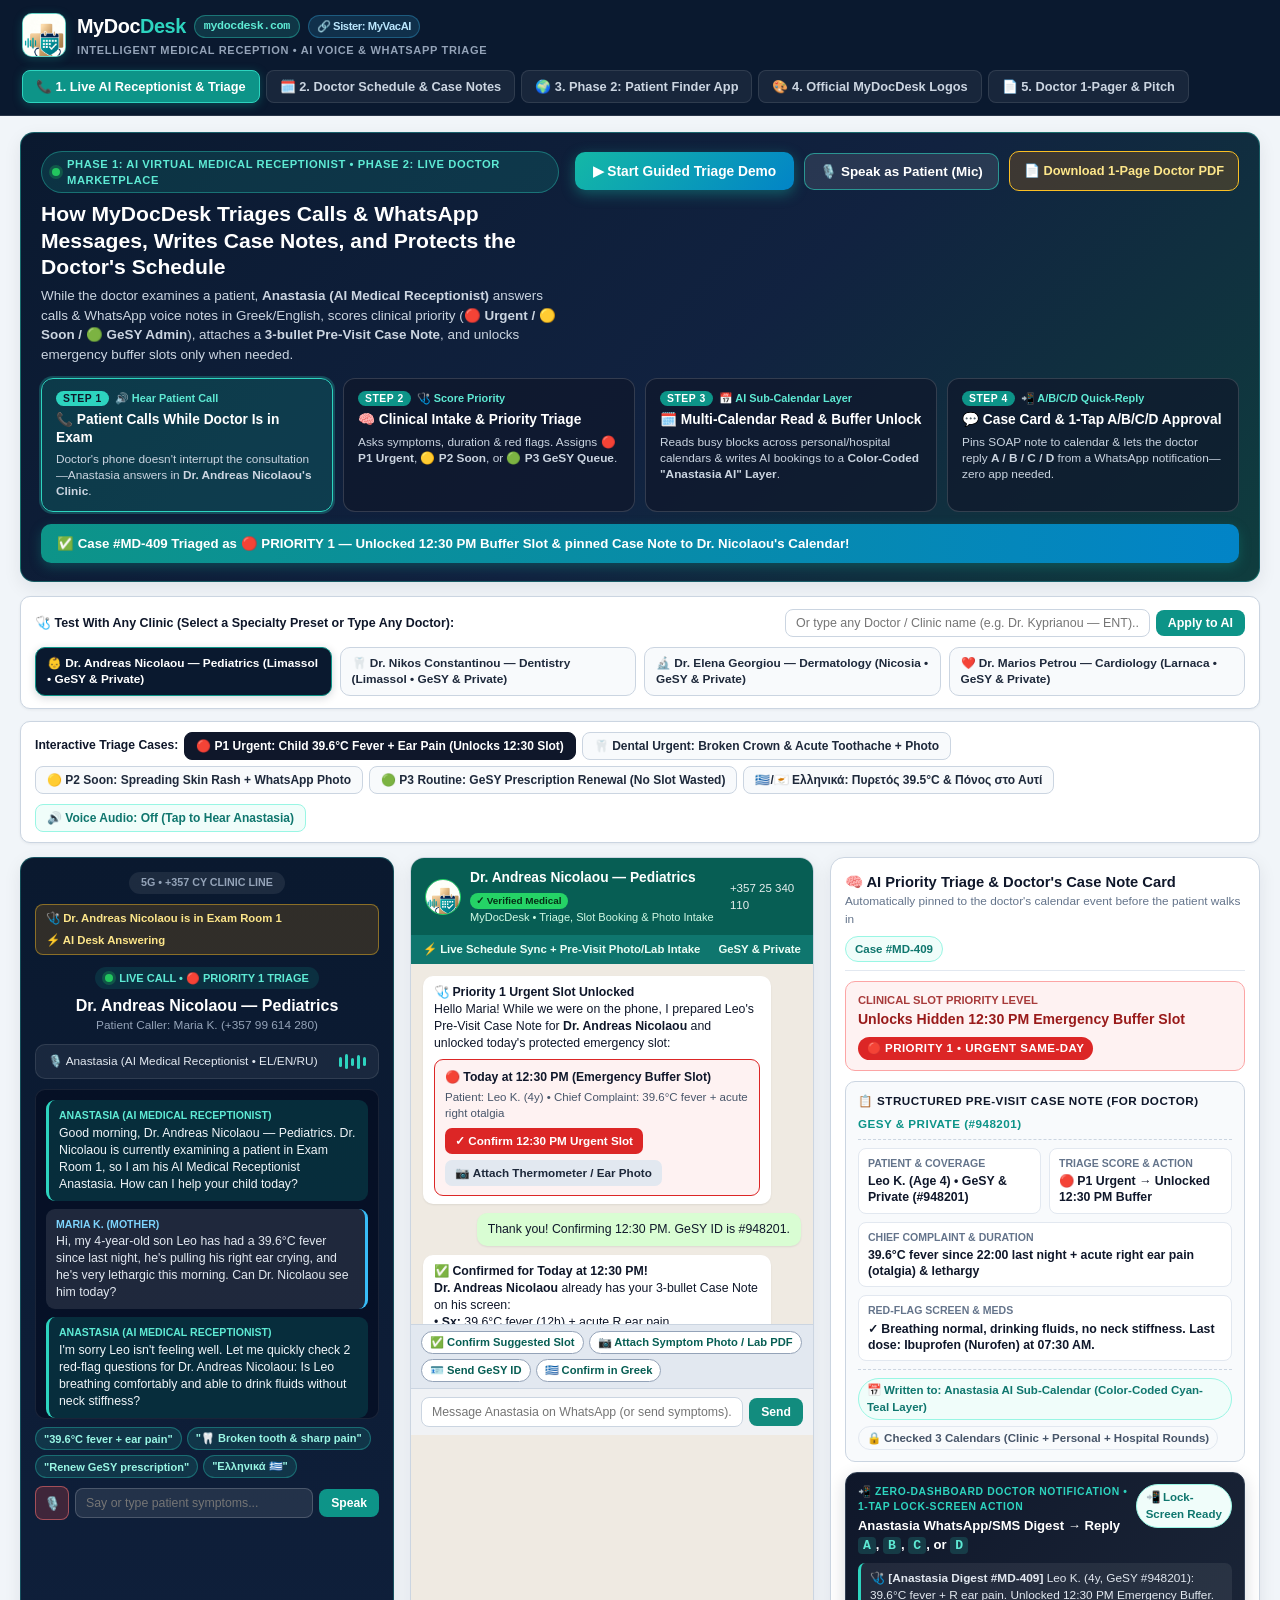
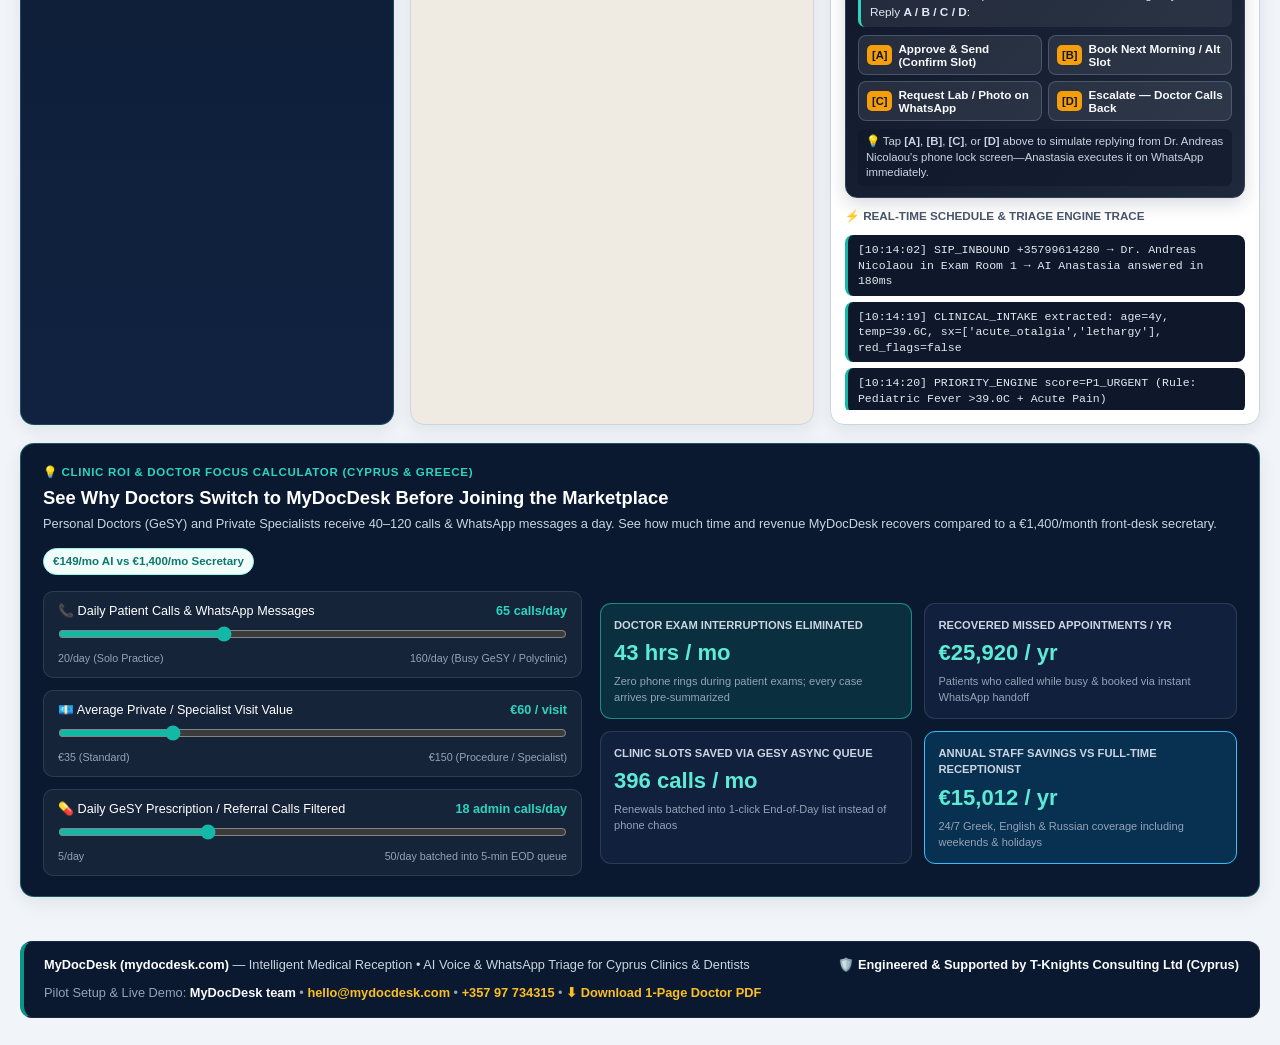
==== commit afaa705c: "Remove personal name from public copy: 'A short call with us…' (EN/EL), MyDocDesk team in footer/con" ====
--- a/docs/index.html
+++ b/docs/index.html
@@ -705,7 +705,7 @@
           </div>
           <div class="onepager-contact-pill">
             <span>🤝 Founding Doctor Pilot (14 Days Free → <strong>€99/mo</strong>):</span>
-            <strong>Christos Taliadoros</strong> • <a href="mailto:hello@mydocdesk.com">hello@mydocdesk.com</a> • <a href="tel:+35797734315">+357 97 734315</a>
+            <strong>MyDocDesk team</strong> • <a href="mailto:hello@mydocdesk.com">hello@mydocdesk.com</a> • <a href="tel:+35797734315">+357 97 734315</a>
           </div>
         </div>
       </div>
@@ -769,7 +769,7 @@
             <div class="op-roi-footer">
               <div><strong>Full-Time Receptionist:</strong> €1,400+/month (9am–5pm only • 1 call at a time • sick leave &amp; social insurance)</div>
               <div class="op-roi-highlight"><strong>⭐ Founding Doctor Pilot Offer (First 20 Clinics):</strong> 14-Day Free Trial, then <strong>€99/month</strong> (locked-in Founding Rate; standard €149/month) • 1 saved private visit pays for the entire month</div>
-              <div><strong>Live Interactive Simulator &amp; Pilot Setup:</strong> <a href="https://mydocdesk.com">https://mydocdesk.com</a> • Christos Taliadoros (<code>hello@mydocdesk.com</code> • <code>+357 97 734315</code>)</div>
+              <div><strong>Live Interactive Simulator &amp; Pilot Setup:</strong> <a href="https://mydocdesk.com">https://mydocdesk.com</a> • MyDocDesk team (<code>hello@mydocdesk.com</code> • <code>+357 97 734315</code>)</div>
               <div class="op-trust-line">🛡️ <strong>Engineered &amp; Supported by T-Knights Consulting Ltd (Cyprus)</strong></div>
             </div>
           </div>
@@ -788,7 +788,7 @@
         🛡️ <strong>Engineered &amp; Supported by T-Knights Consulting Ltd (Cyprus)</strong>
       </div>
       <div class="site-footer-contact">
-        Pilot Setup &amp; Live Demo: <strong>Christos Taliadoros</strong> • <a href="mailto:hello@mydocdesk.com">hello@mydocdesk.com</a> • <a href="tel:+35797734315">+357 97 734315</a> • <a href="./assets/MyDocDesk_Doctor_Leave_Behind.pdf" download="MyDocDesk_Doctor_Leave_Behind.pdf">⬇ Download 1-Page Doctor PDF</a>
+        Pilot Setup &amp; Live Demo: <strong>MyDocDesk team</strong> • <a href="mailto:hello@mydocdesk.com">hello@mydocdesk.com</a> • <a href="tel:+35797734315">+357 97 734315</a> • <a href="./assets/MyDocDesk_Doctor_Leave_Behind.pdf" download="MyDocDesk_Doctor_Leave_Behind.pdf">⬇ Download 1-Page Doctor PDF</a>
       </div>
     </div>
   </footer>
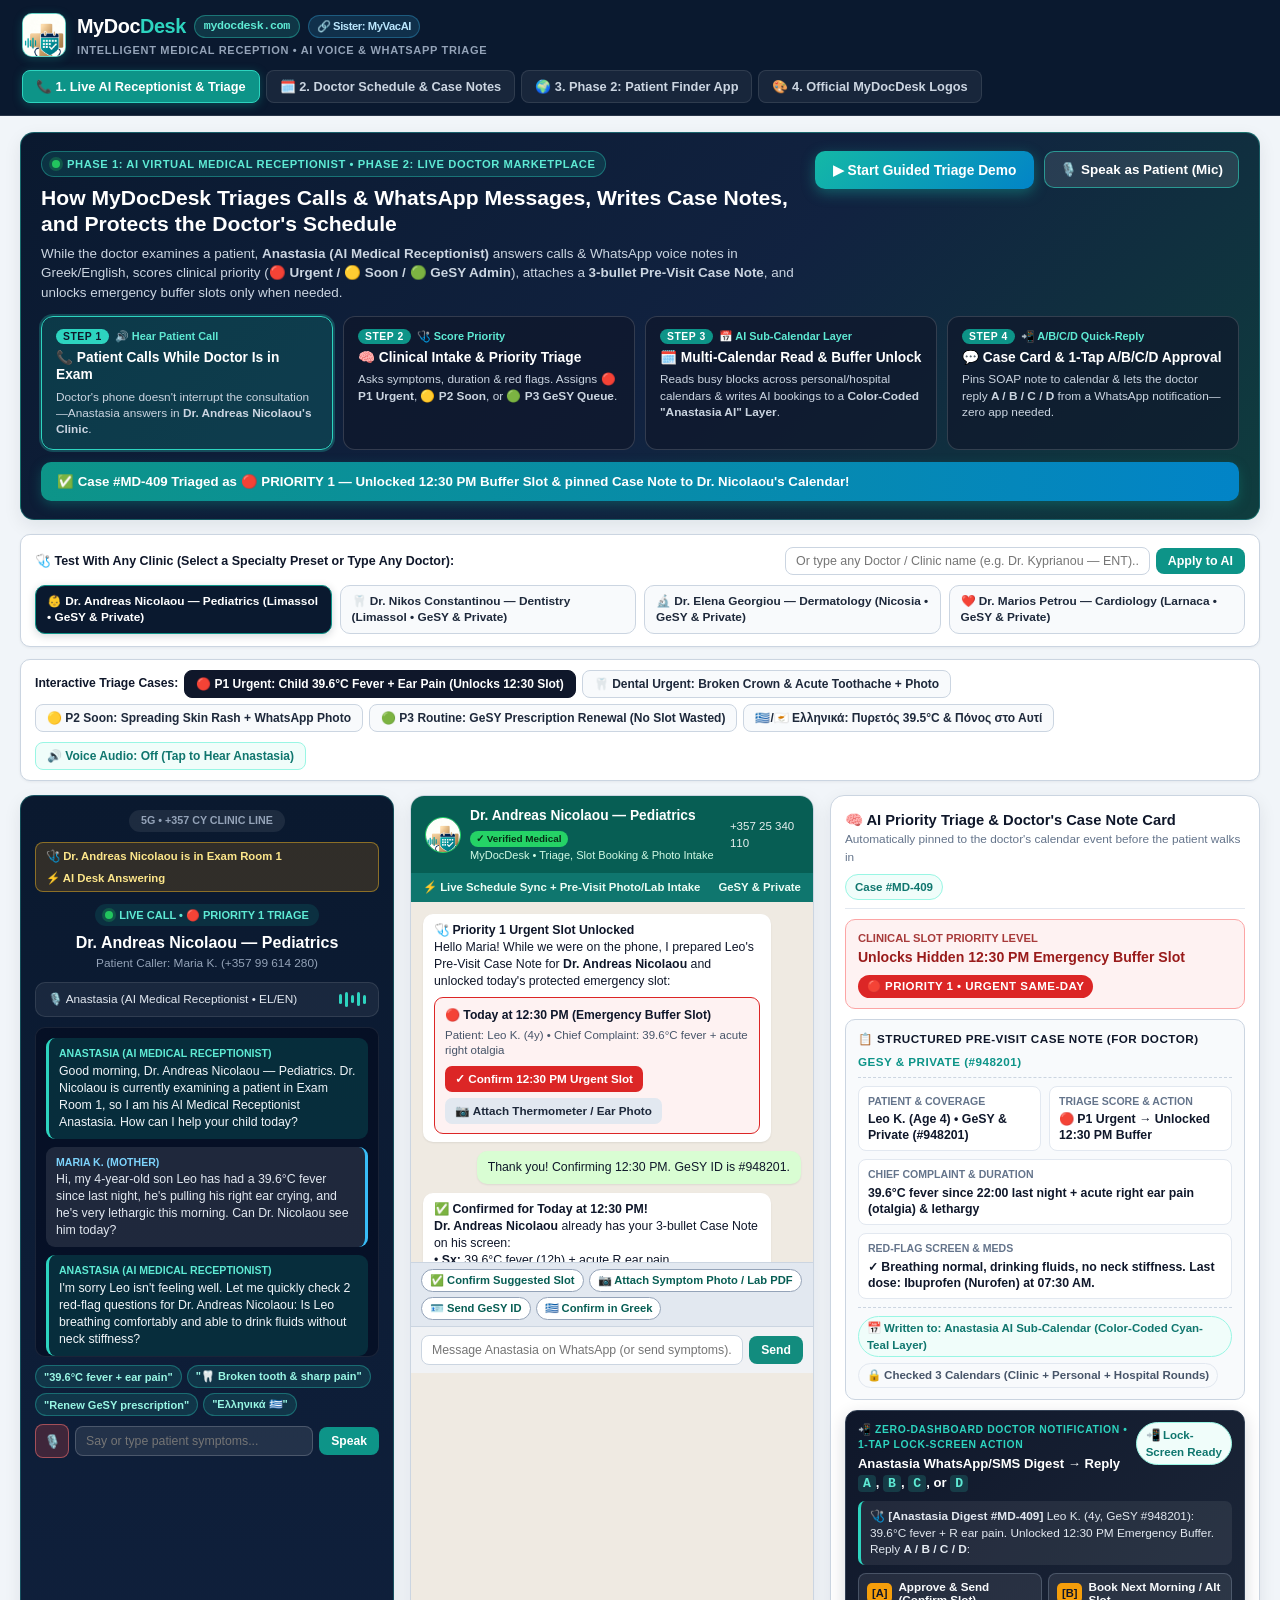
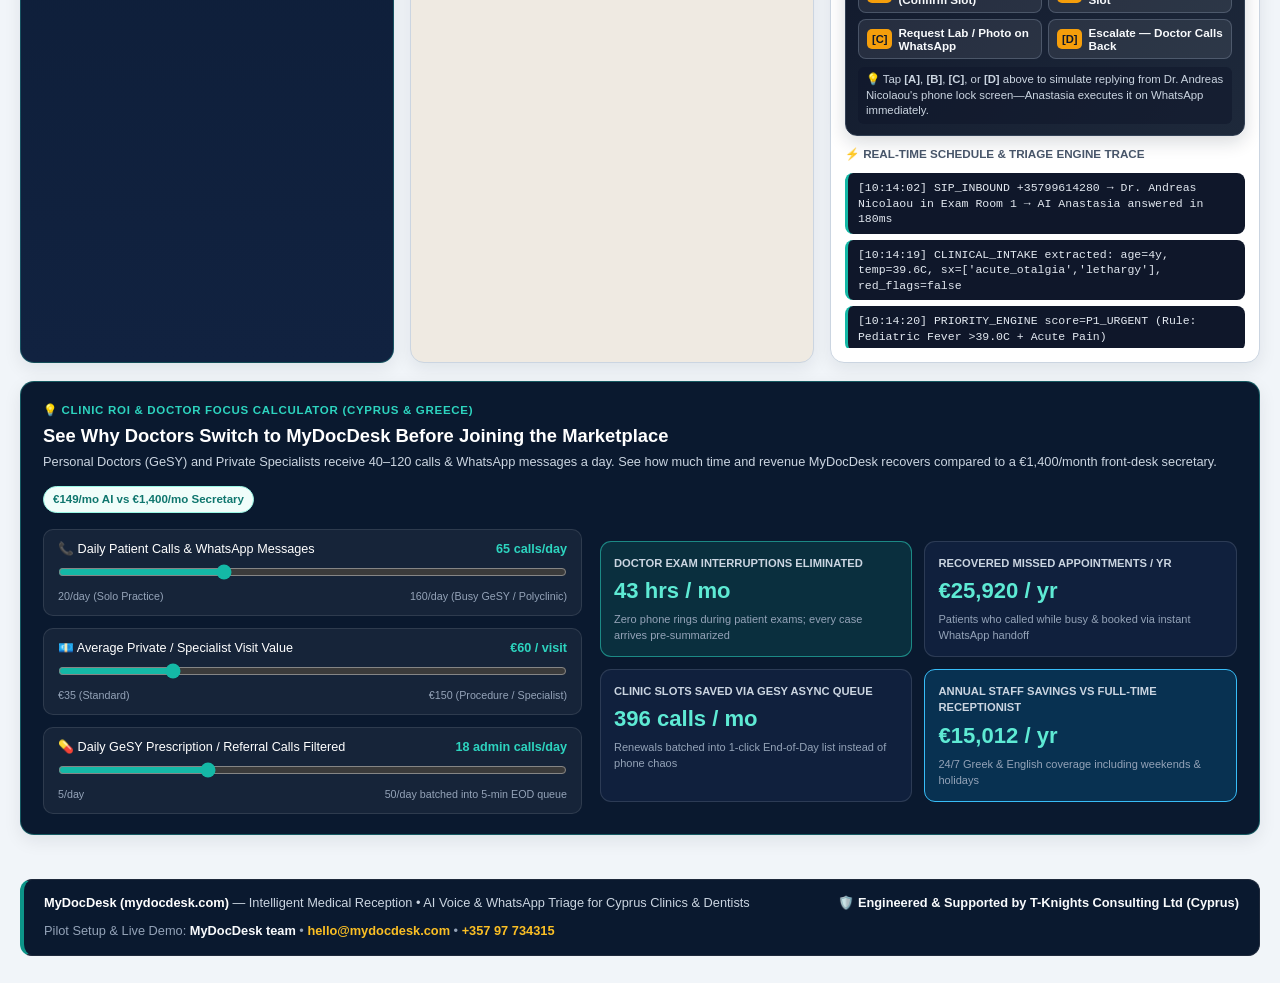
==== commit 143c91d3: "Remove 1-page doctor PDF from public site (EN/EL): drop footer Downloads column (3-col footer), cont" ====
--- a/docs/index.html
+++ b/docs/index.html
@@ -40,9 +40,6 @@
       <button type="button" class="nav-tab" data-tab="logos" onclick="switchTab('logos')">
         🎨 4. Official MyDocDesk Logos
       </button>
-      <button type="button" class="nav-tab" data-tab="onepager" onclick="switchTab('onepager')">
-        📄 5. Doctor 1-Pager &amp; Pitch
-      </button>
     </nav>
   </header>
 
@@ -72,9 +69,6 @@
             <button type="button" class="live-mic-hero-btn" id="btn-live-mic-hero" onclick="startLiveMicSpeech()">
               🎙️ Speak as Patient (Mic)
             </button>
-            <a href="./assets/MyDocDesk_Doctor_Leave_Behind.pdf" download="MyDocDesk_Doctor_Leave_Behind.pdf" class="hero-pdf-btn" onclick="switchTab('onepager')">
-              📄 Download 1-Page Doctor PDF
-            </a>
           </div>
         </div>
 
@@ -200,7 +194,7 @@
           </div>
 
           <div class="waveform-box">
-            <span id="anastasia-voice-status">🎙️ Anastasia (AI Medical Receptionist • EL/EN/RU)</span>
+            <span id="anastasia-voice-status">🎙️ Anastasia (AI Medical Receptionist • EL/EN)</span>
             <div class="wave-bars" id="call-wave-bars">
               <span></span><span></span><span></span><span></span><span></span>
             </div>
@@ -434,7 +428,7 @@
             <div class="roi-result-box total">
               <div class="roi-res-label">Annual Staff Savings vs Full-Time Receptionist</div>
               <div class="roi-res-value" id="roi-staff-savings">€15,012 / yr</div>
-              <div class="roi-res-note">24/7 Greek, English &amp; Russian coverage including weekends &amp; holidays</div>
+              <div class="roi-res-note">24/7 Greek &amp; English coverage including weekends &amp; holidays</div>
             </div>
           </div>
         </div>
@@ -661,121 +655,6 @@
         </div>
       </div>
     </section>
-
-    <!-- =================================================================== -->
-    <!-- TAB 5: DOCTOR 1-PAGER & FOUNDING CLINIC LEAVE-BEHIND (ENGLISH)      -->
-    <!-- =================================================================== -->
-    <section id="tab-onepager" class="tab-panel">
-      <div class="onepager-hero-card">
-        <div class="onepager-hero-top">
-          <div>
-            <div class="guided-eyebrow">
-              <span class="pulse-dot"></span>
-              <span>EXECUTIVE LEAVE-BEHIND FOR CYPRUS DOCTORS, GeSY CLINICS &amp; DENTISTS</span>
-            </div>
-            <h2 class="onepager-hero-title">
-              📄 MyDocDesk 1-Page Doctor Leave-Behind &amp; Founding Clinic Offer
-            </h2>
-            <p class="onepager-hero-sub">
-              Print-ready 1-page A4 executive PDF designed to hand to doctors and dentists in Cyprus or send directly via WhatsApp or Email.
-            </p>
-          </div>
-          <div class="onepager-cta-cluster">
-            <a
-              href="./assets/MyDocDesk_Doctor_Leave_Behind.pdf"
-              download="MyDocDesk_Doctor_Leave_Behind.pdf"
-              class="onepager-download-btn"
-            >
-              ⬇ Download 1-Page Doctor Leave-Behind (PDF)
-            </a>
-            <a
-              href="./assets/MyDocDesk_Doctor_Leave_Behind.pdf"
-              target="_blank"
-              rel="noopener"
-              class="onepager-open-btn"
-            >
-              🔍 Open Print-Ready PDF
-            </a>
-          </div>
-        </div>
-
-        <div class="onepager-toolbar">
-          <div class="onepager-contact-pill">
-            <span>🛡️ <strong>Engineered &amp; Supported by T-Knights Consulting Ltd (Cyprus)</strong></span>
-          </div>
-          <div class="onepager-contact-pill">
-            <span>🤝 Founding Doctor Pilot (14 Days Free → <strong>€99/mo</strong>):</span>
-            <strong>MyDocDesk team</strong> • <a href="mailto:hello@mydocdesk.com">hello@mydocdesk.com</a> • <a href="tel:+35797734315">+357 97 734315</a>
-          </div>
-        </div>
-      </div>
-
-      <!-- English 1-Page Executive Leave-Behind Showcase (Preview + Structured Pitch) -->
-      <div class="onepager-DualGrid" id="onepager-dual-grid">
-        <!-- LEFT: PRINT-READY A4 PREVIEW -->
-        <article class="onepager-sheet" id="onepager-sheet-en">
-          <div class="op-sheet-topbar">
-            <span class="op-sheet-badge">📄 PRINT-READY A4 1-PAGE LEAVE-BEHIND (CYPRUS CLINICS &amp; DENTISTS)</span>
-            <a href="./assets/MyDocDesk_Doctor_Leave_Behind.pdf" download="MyDocDesk_Doctor_Leave_Behind.pdf" class="op-mini-dl">⬇ Download PDF</a>
-          </div>
-
-          <a href="./assets/MyDocDesk_Doctor_Leave_Behind.pdf" target="_blank" rel="noopener" title="Click to open full print-ready 1-page PDF">
-            <img
-              src="./assets/onepager-page1-en.png"
-              alt="MyDocDesk 1-Page Doctor Leave-Behind"
-              class="op-preview-img"
-            />
-          </a>
-        </article>
-
-        <!-- RIGHT: EXECUTIVE SUMMARY & PITCH BREAKDOWN -->
-        <article class="onepager-sheet" id="onepager-sheet-summary">
-          <div class="op-sheet-topbar">
-            <span class="op-sheet-badge">🩺 EXECUTIVE PITCH SUMMARY &amp; FOUNDING CLINIC ROI</span>
-            <a href="./assets/MyDocDesk_Doctor_Leave_Behind.pdf" target="_blank" rel="noopener" class="op-mini-dl">🔍 View Full PDF</a>
-          </div>
-
-          <div class="op-structured-body">
-            <div class="op-sec-block">
-              <div class="op-sec-title">⚠️ The Daily Problem in Every Cyprus Medical &amp; Dental Clinic</div>
-              <p class="op-sec-text">
-                <strong>40–100+ daily calls &amp; WhatsApp messages</strong> interrupt examinations and chairside dental procedures; missed calls mean lost <strong>€60–€500+ private treatments</strong>, while routine GeSY repeat prescriptions and referrals clog up the phone line and consume urgent slots.
-              </p>
-            </div>
-
-            <div class="op-sec-block">
-              <div class="op-sec-title">⚡ How Anastasia (Your AI Medical Receptionist) Works in 4 Steps</div>
-              <ol class="op-step-list">
-                <li><strong>1. Answers Normal Calls &amp; WhatsApp 24/7 (EL / EN / RU):</strong> Works with your existing Cyta/Epic/Cablenet landline or mobile via simple "Forward When Busy / Unanswered (<code>*67*</code> / <code>*61*</code>)"—patients call your normal number or message on WhatsApp, and elderly landline callers receive standard SMS confirmations.</li>
-                <li><strong>2. 3-Tier Clinical &amp; Dental Priority Triage:</strong>
-                  <ul class="op-tier-sublist">
-                    <li><span class="op-dot-red">🔴 Priority 1 (Urgent Same-Day):</span> High pediatric fever (&gt;39°C), acute ear/abdominal pain, broken crown or acute toothache → Unlocks your protected <strong>Emergency Buffer Slot</strong> (e.g. 12:30 / 17:00).</li>
-                    <li><span class="op-dot-amber">🟡 Priority 2 (Standard 24–48h + Photo Intake):</span> Spreading rashes, dermoscopy, lab/Holter reviews, dental fillings, root canals, implant consults → Requests a WhatsApp photo/PDF and books the right slot duration (15m / 30m / 45m / 60m).</li>
-                    <li><span class="op-dot-green">🟢 Priority 3 (Routine &amp; GeSY Async Queue):</span> Repeat GeSY prescriptions, specialist referrals, and routine ultrasonic dental cleanings → Batched into your <strong>5-Minute End-of-Day Queue</strong> (or non-peak hygiene slot) without wasting an exam slot.</li>
-                  </ul>
-                </li>
-                <li><strong>3. Dedicated Color-Coded "Anastasia AI" Calendar Layer + 3-Bullet Case Note:</strong> Reads busy blocks across all your connected <strong>Google, Apple, or Outlook Calendars</strong> (Personal + Hospital Rounds + Clinic Main—never double-books or exposes private details) and writes AI-triaged bookings onto a dedicated <strong>color-coded "Anastasia AI Reception" sub-calendar</strong> with chief complaint, GeSY ID, and WhatsApp photos attached.</li>
-                <li><strong>4. Zero-App <code>A / B / C / D</code> WhatsApp Quick-Reply Approval + Phase 2 Patient App:</strong> For Priority 2/3 items or GeSY renewals where you want final say, Anastasia texts you a concise digest with <strong>1-tap <code>Reply A / B / C / D</code> options</strong> (<code>[A] Approve &amp; Send</code>, <code>[B] Next Morning Slot</code>, <code>[C] Request Lab/Photo</code>, <code>[D] Doctor Call Back</code>) so you can act from your lock screen—plus priority placement in the Phase 2 <strong>MyDocDesk Patient Finder App</strong>.</li>
-              </ol>
-            </div>
-
-            <div class="op-sec-block">
-              <div class="op-sec-title">🔒 100% GDPR Compliant &amp; Built for Cyprus Specialties</div>
-              <p class="op-sec-text">
-                Tailored intake rules for <strong>Pediatrics, GeSY Personal Doctors, Dentists &amp; Implant Clinics, Dermatology, Cardiology, and ENT / OB-GYN</strong>. Anastasia performs safe administrative triage only (never diagnoses or prescribes) on EU-encrypted servers (Frankfurt) with automatic 112 red-flag escalation.
-              </p>
-            </div>
-
-            <div class="op-roi-footer">
-              <div><strong>Full-Time Receptionist:</strong> €1,400+/month (9am–5pm only • 1 call at a time • sick leave &amp; social insurance)</div>
-              <div class="op-roi-highlight"><strong>⭐ Founding Doctor Pilot Offer (First 20 Clinics):</strong> 14-Day Free Trial, then <strong>€99/month</strong> (locked-in Founding Rate; standard €149/month) • 1 saved private visit pays for the entire month</div>
-              <div><strong>Live Interactive Simulator &amp; Pilot Setup:</strong> <a href="https://mydocdesk.com">https://mydocdesk.com</a> • MyDocDesk team (<code>hello@mydocdesk.com</code> • <code>+357 97 734315</code>)</div>
-              <div class="op-trust-line">🛡️ <strong>Engineered &amp; Supported by T-Knights Consulting Ltd (Cyprus)</strong></div>
-            </div>
-          </div>
-        </article>
-      </div>
-    </section>
   </main>
 
   <!-- Corporate Trust & Contact Site Footer -->
@@ -788,7 +667,7 @@
         🛡️ <strong>Engineered &amp; Supported by T-Knights Consulting Ltd (Cyprus)</strong>
       </div>
       <div class="site-footer-contact">
-        Pilot Setup &amp; Live Demo: <strong>MyDocDesk team</strong> • <a href="mailto:hello@mydocdesk.com">hello@mydocdesk.com</a> • <a href="tel:+35797734315">+357 97 734315</a> • <a href="./assets/MyDocDesk_Doctor_Leave_Behind.pdf" download="MyDocDesk_Doctor_Leave_Behind.pdf">⬇ Download 1-Page Doctor PDF</a>
+        Pilot Setup &amp; Live Demo: <strong>MyDocDesk team</strong> • <a href="mailto:hello@mydocdesk.com">hello@mydocdesk.com</a> • <a href="tel:+35797734315">+357 97 734315</a>
       </div>
     </div>
   </footer>
@@ -807,9 +686,6 @@
     <button type="button" class="mjump-btn" onclick="switchTab('marketplace')">
       🌍 4. App
     </button>
-    <button type="button" class="mjump-btn" onclick="switchTab('onepager')">
-      📄 5. 1-Pager
-    </button>
   </nav>
 
   <script src="./app.js"></script>
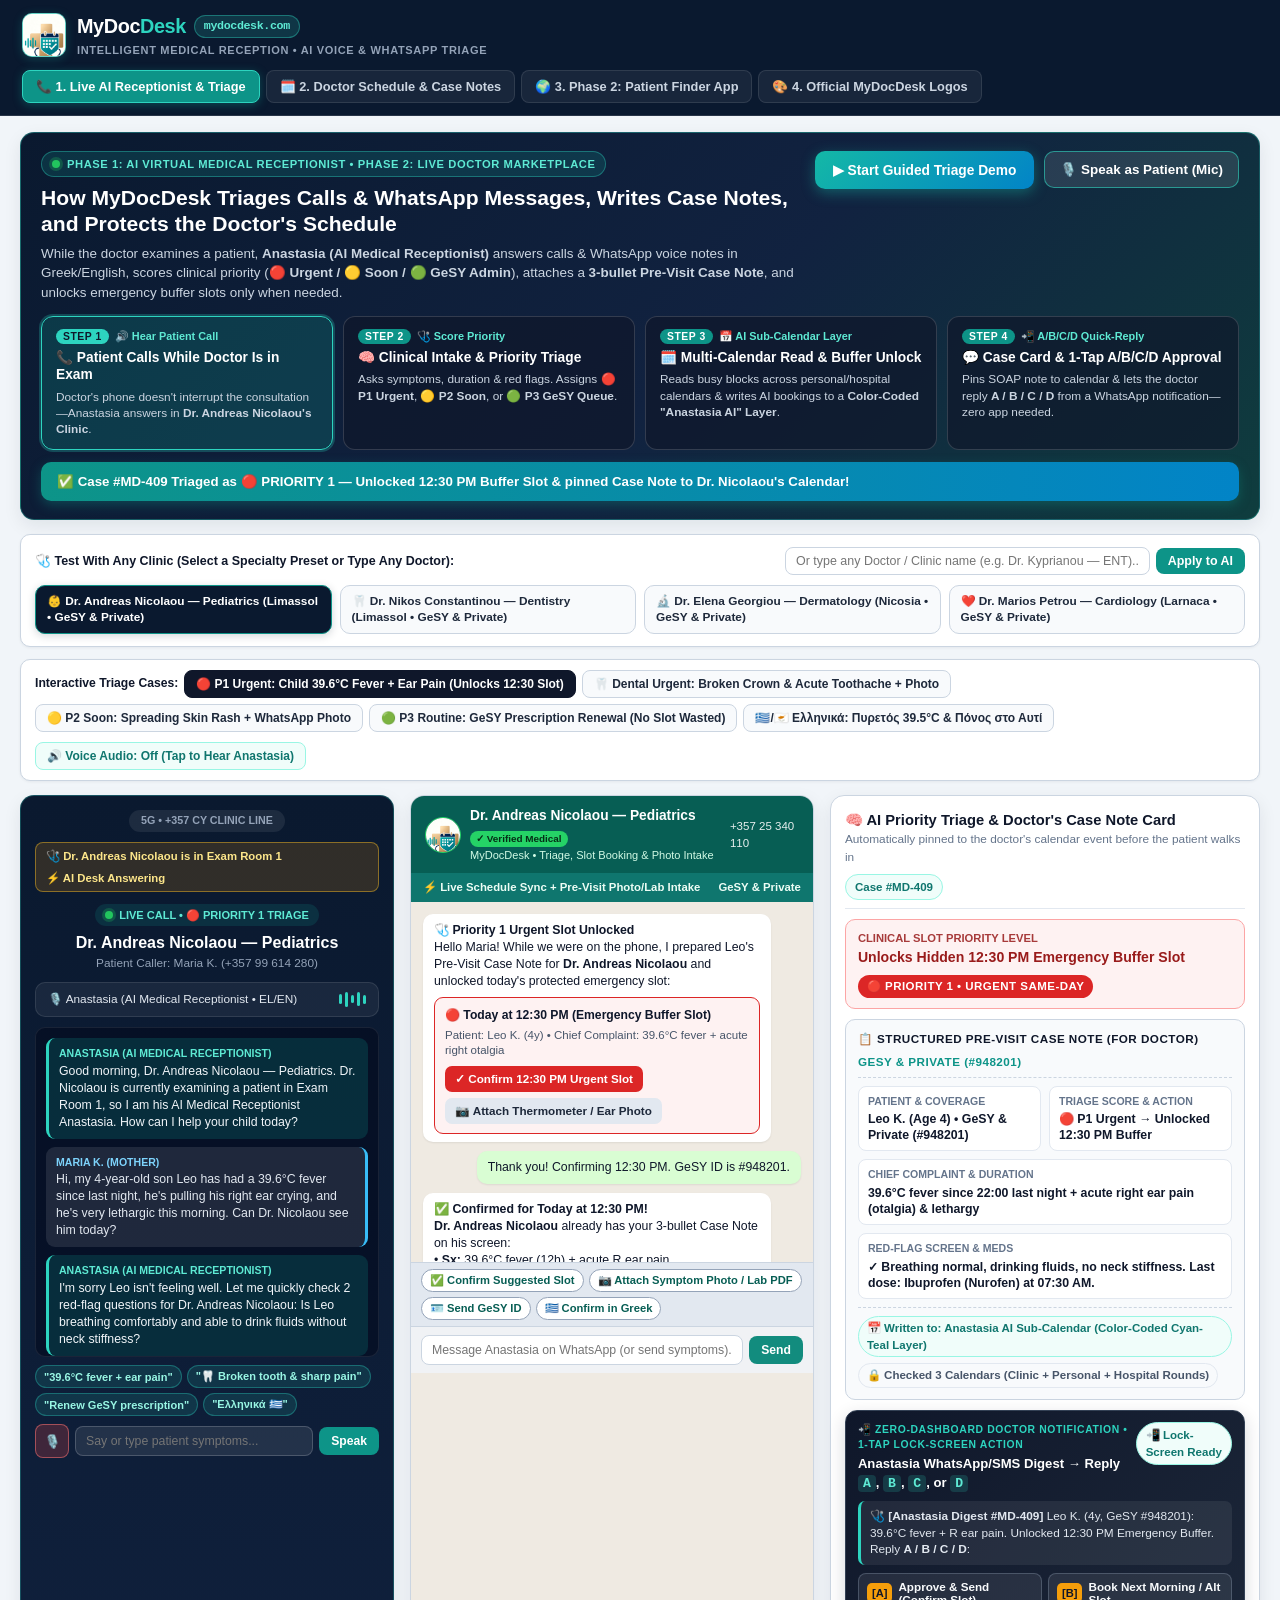
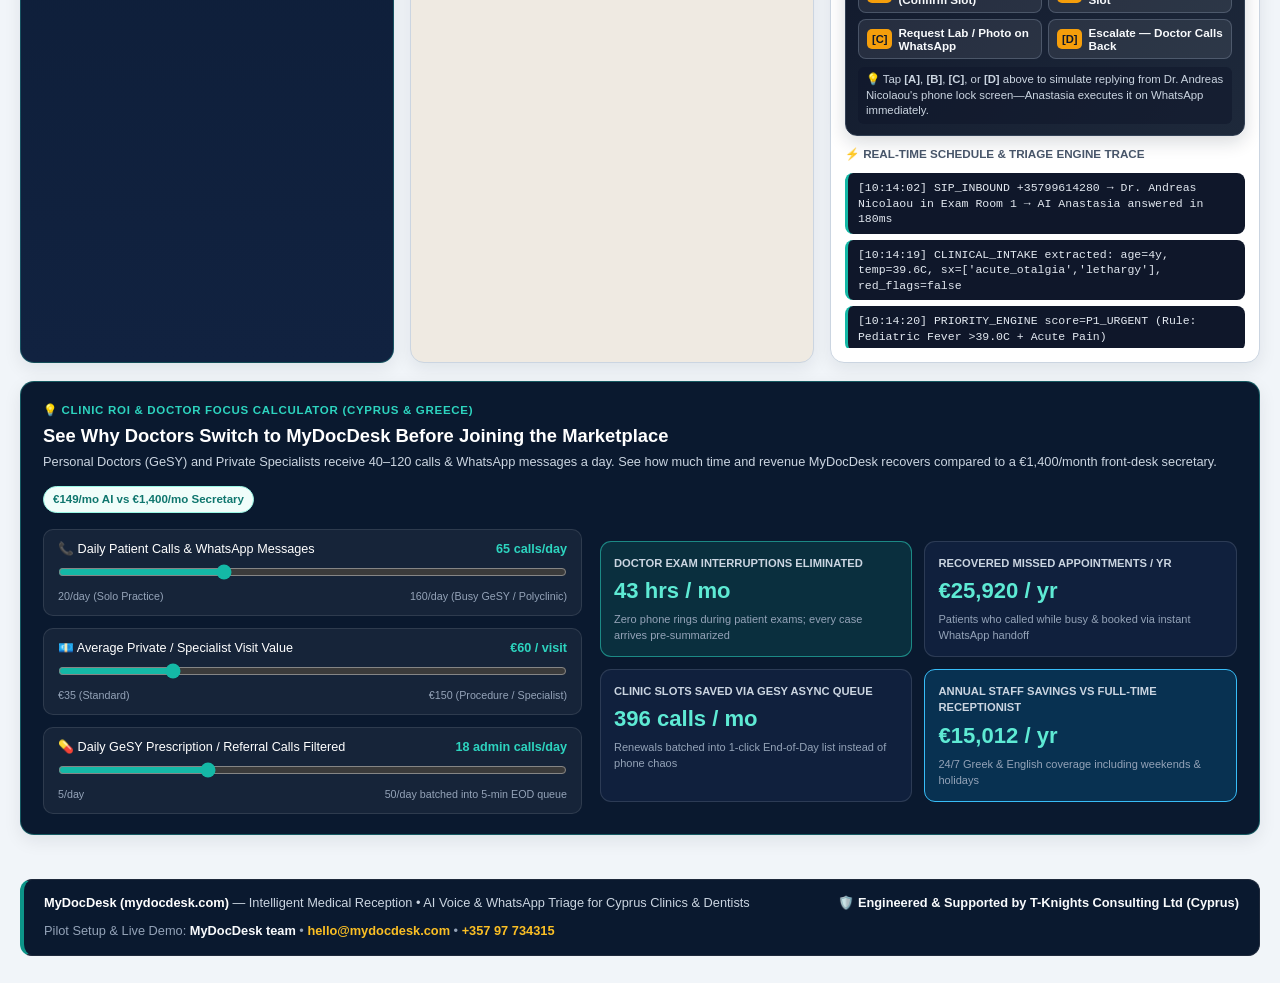
==== commit b889b543: "Audit fixes: demo-first CTAs, SVG icons, safety & limitations, WhatsApp Business Platform FAQ, DPA/r" ====
--- a/docs/index.html
+++ b/docs/index.html
@@ -18,7 +18,6 @@
           <div class="brand-title-row">
             <span id="topbar-brand-html"><span class="brand-name-mydoc">MyDoc</span><span class="brand-name-desk">Desk</span></span>
             <span class="domain-pill" id="topbar-domain-pill">mydocdesk.com</span>
-            <a href="https://myvacai.com" class="sister-pill" title="Sister Brand: MyVacAI">🔗 Sister: MyVacAI</a>
           </div>
           <div class="brand-tagline" id="topbar-tagline">INTELLIGENT MEDICAL RECEPTION • AI Voice &amp; WhatsApp Triage</div>
         </div>
